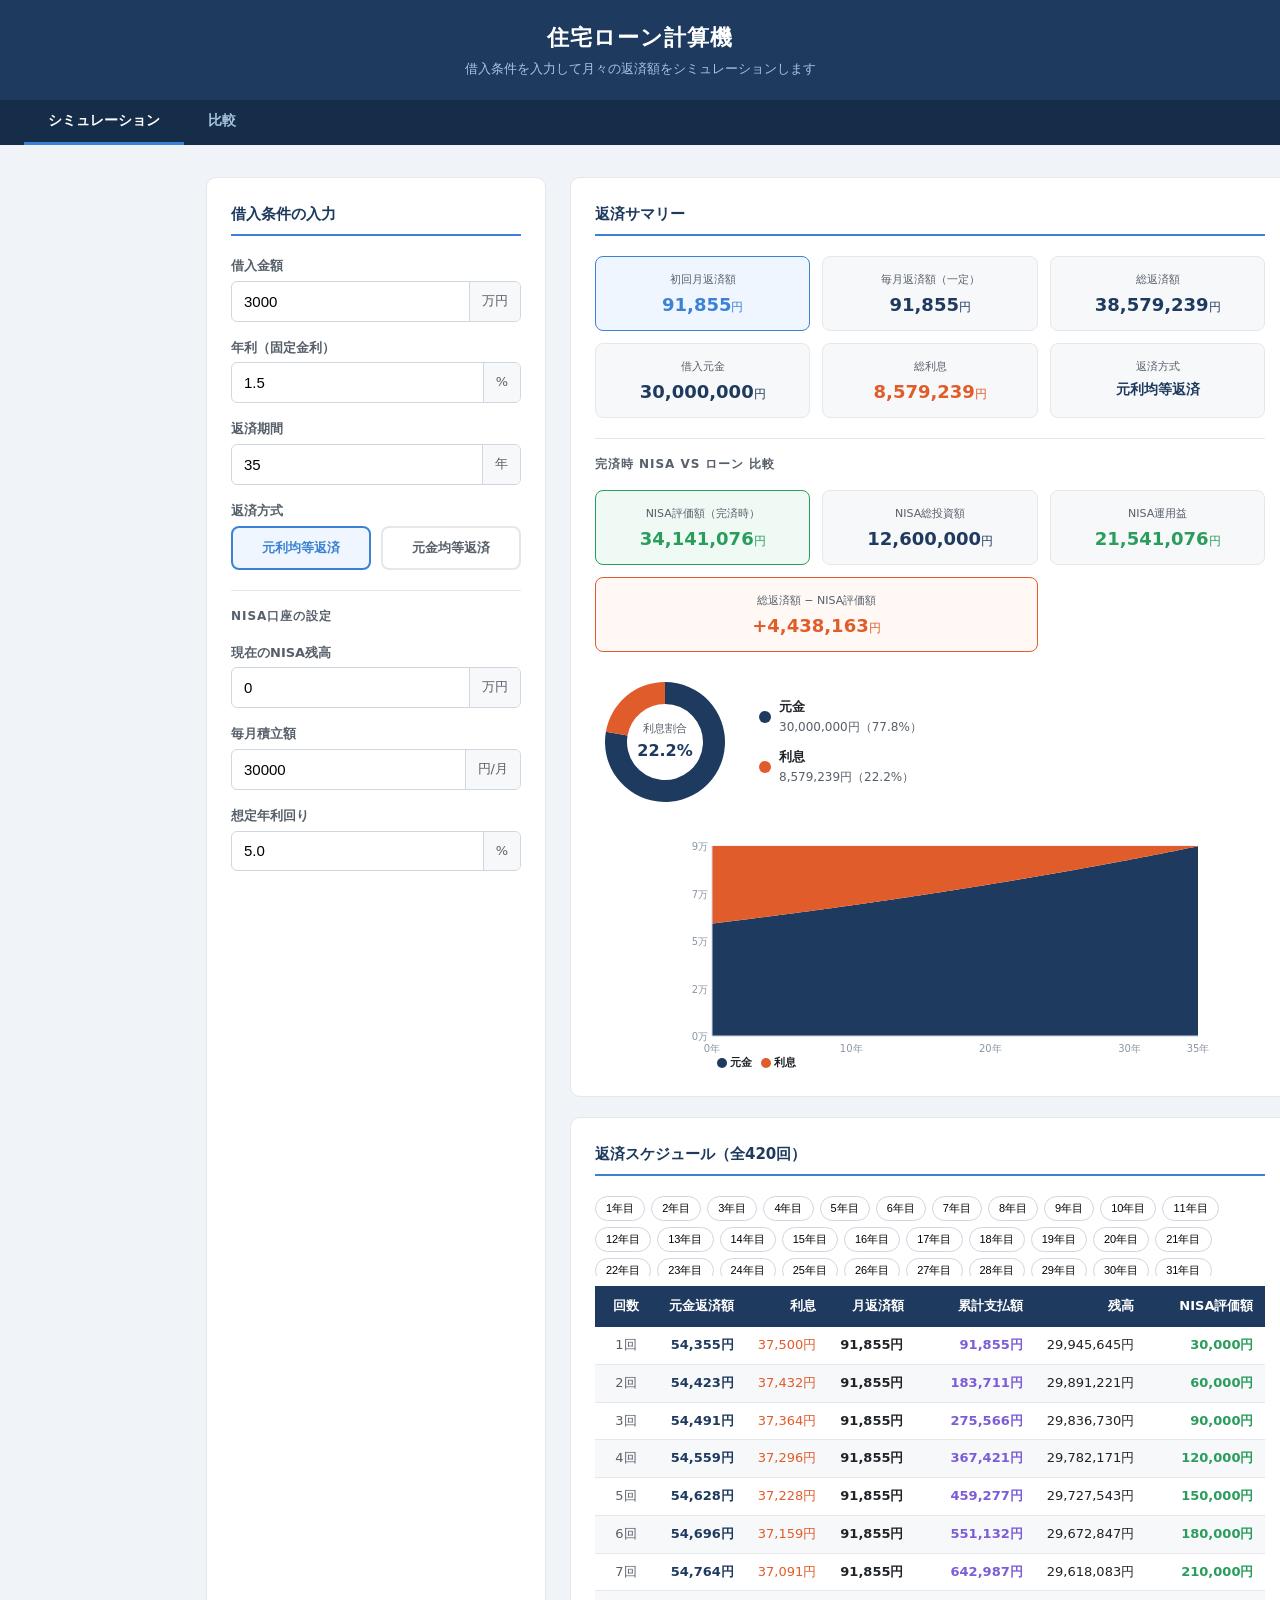
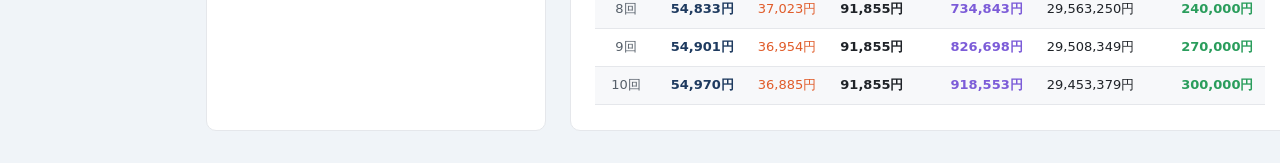
==== index.html @ 89f4ed0b "フォルダ構成修正" ====
<!DOCTYPE html>
<html lang="ja">
<head>
  <meta charset="UTF-8" />
  <meta name="viewport" content="width=device-width, initial-scale=1.0" />
  <title>住宅ローン計算機</title>
  <style>
    *, *::before, *::after { box-sizing: border-box; margin: 0; padding: 0; }

    body {
      font-family: -apple-system, "Segoe UI", system-ui, sans-serif;
      font-size: 15px;
      line-height: 1.6;
      background: #f0f4f8;
      color: #1f2328;
      min-height: 100vh;
    }

    header {
      background: #1e3a5f;
      color: #fff;
      padding: 20px 24px;
      text-align: center;
    }
    header h1 { font-size: 22px; font-weight: 700; letter-spacing: 0.04em; }
    header p  { font-size: 13px; color: #a8c4e0; margin-top: 4px; }

    .container {
      max-width: 900px;
      margin: 32px auto;
      padding: 0 16px;
      display: grid;
      grid-template-columns: 340px 1fr;
      gap: 24px;
    }
    @media (max-width: 700px) {
      .container { grid-template-columns: 1fr; }
    }

    /* ---- Card ---- */
    .card {
      background: #fff;
      border: 1px solid #e5e7eb;
      border-radius: 10px;
      padding: 24px;
    }
    .card h2 {
      font-size: 15px;
      font-weight: 700;
      margin-bottom: 20px;
      color: #1e3a5f;
      border-bottom: 2px solid #3b82d4;
      padding-bottom: 8px;
    }

    /* ---- Form ---- */
    .form-group { margin-bottom: 16px; }
    label {
      display: block;
      font-size: 13px;
      color: #57606a;
      margin-bottom: 4px;
      font-weight: 600;
    }
    .input-wrap {
      display: flex;
      align-items: center;
      border: 1px solid #d0d7de;
      border-radius: 6px;
      overflow: hidden;
      transition: border-color .2s;
    }
    .input-wrap:focus-within { border-color: #3b82d4; box-shadow: 0 0 0 3px rgba(59,130,212,.15); }
    .input-wrap input {
      flex: 1;
      border: none;
      outline: none;
      padding: 9px 12px;
      font-size: 15px;
      background: transparent;
      min-width: 0;
    }
    .input-unit {
      padding: 9px 12px;
      background: #f7f8fa;
      color: #57606a;
      font-size: 13px;
      white-space: nowrap;
      border-left: 1px solid #d0d7de;
    }

    .repay-type {
      display: grid;
      grid-template-columns: 1fr 1fr;
      gap: 10px;
    }
    .repay-type label {
      cursor: pointer;
      border: 2px solid #e5e7eb;
      border-radius: 8px;
      padding: 10px;
      text-align: center;
      font-size: 13px;
      font-weight: 600;
      color: #57606a;
      transition: border-color .2s, color .2s, background .2s;
    }
    .repay-type input[type="radio"] { display: none; }
    .repay-type input[type="radio"]:checked + span {
      /* applied via JS on label */
    }
    .repay-type label.active {
      border-color: #3b82d4;
      color: #3b82d4;
      background: #eff6ff;
    }

    .section-divider {
      font-size: 12px;
      font-weight: 700;
      color: #57606a;
      text-transform: uppercase;
      letter-spacing: 0.08em;
      border-top: 1px solid #e5e7eb;
      padding-top: 16px;
      margin: 8px 0 16px;
    }


    /* ---- Right Panel ---- */
    .right-panel { display: flex; flex-direction: column; gap: 20px; }

    /* ---- Summary ---- */
    .summary-grid {
      display: grid;
      grid-template-columns: repeat(3, 1fr);
      gap: 12px;
      margin-bottom: 4px;
    }
    @media (max-width: 500px) { .summary-grid { grid-template-columns: 1fr 1fr; } }
    .summary-item {
      background: #f7f8fa;
      border: 1px solid #e5e7eb;
      border-radius: 8px;
      padding: 14px 12px;
      text-align: center;
      min-width: 0;
    }
    .summary-item .s-label { font-size: 11px; color: #57606a; }
    .summary-item .s-val {
      font-size: 18px;
      font-weight: 700;
      color: #1e3a5f;
      line-height: 1.3;
      margin-top: 4px;
      word-break: break-all;
    }
    @media (max-width: 400px) {
      .summary-grid { grid-template-columns: 1fr 1fr; }
      .summary-item .s-val { font-size: 15px; }
    }
    .summary-item .s-val span { font-size: 12px; font-weight: 500; }
    .summary-item.highlight { background: #eff6ff; border-color: #3b82d4; }
    .summary-item.highlight .s-val { color: #3b82d4; }

    /* ---- Donut Chart ---- */
    .chart-row {
      display: flex;
      align-items: center;
      gap: 24px;
      flex-wrap: wrap;
    }
    @media (max-width: 400px) {
      .chart-row { justify-content: center; }
    }
    .donut-wrap { position: relative; flex-shrink: 0; }
    .donut-wrap svg { display: block; }
    .donut-center {
      position: absolute;
      top: 50%; left: 50%;
      transform: translate(-50%, -50%);
      text-align: center;
      pointer-events: none;
    }
    .donut-center .dc-label { font-size: 11px; color: #57606a; }
    .donut-center .dc-val { font-size: 16px; font-weight: 700; color: #1e3a5f; }
    .legend { display: flex; flex-direction: column; gap: 10px; }
    .legend-item { display: flex; align-items: center; gap: 8px; font-size: 13px; }
    .legend-dot { width: 12px; height: 12px; border-radius: 50%; flex-shrink: 0; }

    /* ---- Table ---- */
    .table-wrap { overflow-x: auto; }
    table {
      width: 100%;
      border-collapse: collapse;
      font-size: 13px;
    }
    thead tr { background: #1e3a5f; color: #fff; }
    thead th {
      padding: 10px 12px;
      text-align: right;
      font-weight: 600;
      white-space: nowrap;
    }
    thead th:first-child { text-align: center; }
    tbody tr:nth-child(even) { background: #f7f8fa; }
    tbody tr:hover { background: #eff6ff; }
    tbody td {
      padding: 8px 12px;
      text-align: right;
      border-bottom: 1px solid #e5e7eb;
      white-space: nowrap;
    }
    tbody td:first-child { text-align: center; color: #57606a; }
    .td-principal  { color: #1e3a5f; font-weight: 600; }
    .td-interest   { color: #e05c2a; }
    .td-total      { font-weight: 700; }
    .td-cumulative { color: #7c5cd8; font-weight: 600; }
    .td-nisa       { color: #2a9d5c; font-weight: 600; }

    .pagination {
      display: flex;
      align-items: center;
      justify-content: center;
      gap: 8px;
      margin-top: 12px;
      flex-wrap: wrap;
    }
    .pagination button {
      padding: 6px 14px;
      border: 1px solid #d0d7de;
      border-radius: 6px;
      background: #fff;
      cursor: pointer;
      font-size: 13px;
      transition: background .15s;
    }
    .pagination button:hover:not(:disabled) { background: #eff6ff; border-color: #3b82d4; }
    .pagination button:disabled { opacity: .4; cursor: default; }
    .pagination .page-info { font-size: 13px; color: #57606a; min-width: 80px; text-align: center; }

    .placeholder {
      text-align: center;
      padding: 40px 20px;
      color: #57606a;
      font-size: 14px;
    }
    .placeholder svg { display: block; margin: 0 auto 12px; opacity: .25; }

    /* ---- Area chart tooltip ---- */
    .area-chart-wrap { position: relative; margin-top: 20px; overflow-x: auto; }
    .area-tooltip {
      position: absolute;
      background: #1e3a5f;
      color: #fff;
      font-size: 12px;
      line-height: 1.6;
      padding: 8px 12px;
      border-radius: 6px;
      pointer-events: none;
      white-space: nowrap;
      display: none;
      z-index: 10;
    }

    /* ---- Year selector ---- */
    .year-tabs {
      display: flex;
      gap: 6px;
      flex-wrap: wrap;
      margin-bottom: 10px;
      max-height: 80px;
      overflow-y: auto;
    }
    .year-tab {
      padding: 4px 10px;
      border: 1px solid #d0d7de;
      border-radius: 20px;
      background: #fff;
      font-size: 11px;
      cursor: pointer;
      transition: all .15s;
      white-space: nowrap;
    }
    .year-tab.active {
      background: #1e3a5f;
      border-color: #1e3a5f;
      color: #fff;
    }
    /* ---- Compare View ---- */
    .compare-outer {
      max-width: 1100px;
      margin: 32px auto;
      padding: 0 16px;
    }
    .compare-inputs {
      display: grid;
      grid-template-columns: 1fr 1fr;
      gap: 24px;
      margin-bottom: 24px;
    }
    @media (max-width: 700px) {
      .compare-inputs { grid-template-columns: 1fr; }
    }
    .compare-col-label {
      font-size: 13px;
      font-weight: 700;
      text-transform: uppercase;
      letter-spacing: 0.06em;
      margin-bottom: 12px;
      padding: 6px 12px;
      border-radius: 6px;
      color: #fff;
    }
    .compare-col-label.label-a { background: #1e3a5f; }
    .compare-col-label.label-b { background: #a05a00; }
    .compare-summaries {
      display: grid;
      grid-template-columns: 1fr 1fr;
      gap: 24px;
      margin-bottom: 24px;
    }
    @media (max-width: 700px) {
      .compare-summaries { grid-template-columns: 1fr; }
    }
    .compare-card-a { border-top: 3px solid #1e3a5f !important; }
    .compare-card-b { border-top: 3px solid #c07020 !important; }

    /* ---- Tab Bar ---- */
    .tab-bar {
      background: #162d4a;
      display: flex;
      gap: 0;
      padding: 0 24px;
    }
    .tab-btn {
      padding: 12px 24px;
      background: transparent;
      border: none;
      color: #a8c4e0;
      font-size: 14px;
      font-weight: 600;
      cursor: pointer;
      border-bottom: 3px solid transparent;
      transition: color .2s, border-color .2s;
    }
    .tab-btn:hover { color: #fff; }
    .tab-btn.active {
      color: #fff;
      border-bottom-color: #3b82d4;
    }
  </style>
</head>
<body>

<header>
  <h1>住宅ローン計算機</h1>
  <p>借入条件を入力して月々の返済額をシミュレーションします</p>
</header>

<div class="tab-bar">
  <button class="tab-btn active" data-tab="single">シミュレーション</button>
  <button class="tab-btn" data-tab="compare">比較</button>
</div>

<div id="view-single">
<div class="container">
  <!-- ===== 左: 入力フォーム ===== -->
  <div class="card" id="form-card">
    <h2>借入条件の入力</h2>

    <div class="form-group">
      <label>借入金額</label>
      <div class="input-wrap">
        <input type="number" id="principal" value="3000" min="1" step="10" />
        <span class="input-unit">万円</span>
      </div>
    </div>

    <div class="form-group">
      <label>年利（固定金利）</label>
      <div class="input-wrap">
        <input type="number" id="rate" value="1.5" min="0.01" max="20" step="0.01" />
        <span class="input-unit">%</span>
      </div>
    </div>

    <div class="form-group">
      <label>返済期間</label>
      <div class="input-wrap">
        <input type="number" id="years" value="35" min="1" max="50" step="1" />
        <span class="input-unit">年</span>
      </div>
    </div>

    <div class="form-group">
      <label>返済方式</label>
      <div class="repay-type" id="repay-type">
        <label id="lbl-equal-installment">
          <input type="radio" name="repay" value="equal_installment" checked />
          <span>元利均等返済</span>
        </label>
        <label id="lbl-equal-principal">
          <input type="radio" name="repay" value="equal_principal" />
          <span>元金均等返済</span>
        </label>
      </div>
    </div>

    <div class="section-divider">NISA口座の設定</div>

    <div class="form-group">
      <label>現在のNISA残高</label>
      <div class="input-wrap">
        <input type="number" id="nisa-balance" value="0" min="0" step="10" />
        <span class="input-unit">万円</span>
      </div>
    </div>

    <div class="form-group">
      <label>毎月積立額</label>
      <div class="input-wrap">
        <input type="number" id="nisa-monthly" value="30000" min="0" step="1" />
        <span class="input-unit">円/月</span>
      </div>
    </div>

    <div class="form-group">
      <label>想定年利回り</label>
      <div class="input-wrap">
        <input type="number" id="nisa-rate" value="5.0" min="0" max="30" step="0.1" />
        <span class="input-unit">%</span>
      </div>
    </div>

  </div>

  <!-- ===== 右: 結果パネル ===== -->
  <div class="right-panel" id="result-panel">
    <div class="card" id="summary-card">
      <h2>返済サマリー</h2>
      <div id="summary-content">
        <div class="placeholder">
          <svg width="48" height="48" viewBox="0 0 24 24" fill="none" stroke="currentColor" stroke-width="1.5">
            <circle cx="12" cy="12" r="10"/><line x1="12" y1="8" x2="12" y2="12"/><line x1="12" y1="16" x2="12.01" y2="16"/>
          </svg>
          条件を入力して「計算する」を押してください
        </div>
      </div>
    </div>

    <div class="card" id="schedule-card">
      <h2>返済スケジュール</h2>
      <div id="schedule-content">
        <div class="placeholder">計算結果がここに表示されます</div>
      </div>
    </div>
  </div>
</div>
</div><!-- /#view-single -->

<div id="view-compare" style="display:none">
  <div class="compare-outer">

    <!-- 上段: 入力欄 2列 -->
    <div class="compare-inputs">

      <!-- ケースA -->
      <div class="card compare-card-a">
        <div class="compare-col-label label-a">ケース A</div>
        <div class="form-group">
          <label>借入金額</label>
          <div class="input-wrap">
            <input type="number" id="principal-a" value="3000" min="1" step="10" />
            <span class="input-unit">万円</span>
          </div>
        </div>
        <div class="form-group">
          <label>年利（固定金利）</label>
          <div class="input-wrap">
            <input type="number" id="rate-a" value="1.5" min="0.01" max="20" step="0.01" />
            <span class="input-unit">%</span>
          </div>
        </div>
        <div class="form-group">
          <label>返済期間</label>
          <div class="input-wrap">
            <input type="number" id="years-a" value="35" min="1" max="50" step="1" />
            <span class="input-unit">年</span>
          </div>
        </div>
        <div class="form-group">
          <label>返済方式</label>
          <div class="repay-type" id="repay-type-a">
            <label id="lbl-a-ei">
              <input type="radio" name="repay-a" value="equal_installment" checked />
              <span>元利均等返済</span>
            </label>
            <label id="lbl-a-ep">
              <input type="radio" name="repay-a" value="equal_principal" />
              <span>元金均等返済</span>
            </label>
          </div>
        </div>

        <div class="section-divider">NISA口座の設定</div>

        <div class="form-group">
          <label>現在のNISA残高</label>
          <div class="input-wrap">
            <input type="number" id="nisa-balance-a" value="0" min="0" step="10" />
            <span class="input-unit">万円</span>
          </div>
        </div>
        <div class="form-group">
          <label>毎月積立額</label>
          <div class="input-wrap">
            <input type="number" id="nisa-monthly-a" value="30000" min="0" step="1" />
            <span class="input-unit">円/月</span>
          </div>
        </div>
        <div class="form-group">
          <label>想定年利回り</label>
          <div class="input-wrap">
            <input type="number" id="nisa-rate-a" value="5.0" min="0" max="30" step="0.1" />
            <span class="input-unit">%</span>
          </div>
        </div>
      </div>

      <!-- ケースB -->
      <div class="card compare-card-b">
        <div class="compare-col-label label-b">ケース B</div>
        <div class="form-group">
          <label>借入金額</label>
          <div class="input-wrap">
            <input type="number" id="principal-b" value="3000" min="1" step="10" />
            <span class="input-unit">万円</span>
          </div>
        </div>
        <div class="form-group">
          <label>年利（固定金利）</label>
          <div class="input-wrap">
            <input type="number" id="rate-b" value="2.0" min="0.01" max="20" step="0.01" />
            <span class="input-unit">%</span>
          </div>
        </div>
        <div class="form-group">
          <label>返済期間</label>
          <div class="input-wrap">
            <input type="number" id="years-b" value="35" min="1" max="50" step="1" />
            <span class="input-unit">年</span>
          </div>
        </div>
        <div class="form-group">
          <label>返済方式</label>
          <div class="repay-type" id="repay-type-b">
            <label id="lbl-b-ei">
              <input type="radio" name="repay-b" value="equal_installment" checked />
              <span>元利均等返済</span>
            </label>
            <label id="lbl-b-ep">
              <input type="radio" name="repay-b" value="equal_principal" />
              <span>元金均等返済</span>
            </label>
          </div>
        </div>

        <div class="section-divider">NISA口座の設定</div>

        <div class="form-group">
          <label>現在のNISA残高</label>
          <div class="input-wrap">
            <input type="number" id="nisa-balance-b" value="0" min="0" step="10" />
            <span class="input-unit">万円</span>
          </div>
        </div>
        <div class="form-group">
          <label>毎月積立額</label>
          <div class="input-wrap">
            <input type="number" id="nisa-monthly-b" value="30000" min="0" step="1" />
            <span class="input-unit">円/月</span>
          </div>
        </div>
        <div class="form-group">
          <label>想定年利回り</label>
          <div class="input-wrap">
            <input type="number" id="nisa-rate-b" value="5.0" min="0" max="30" step="0.1" />
            <span class="input-unit">%</span>
          </div>
        </div>
      </div>
    </div><!-- /.compare-inputs -->

    <!-- 中段: サマリー 2列 -->
    <div class="compare-summaries">
      <div class="card compare-card-a" id="summary-card-a">
        <h2>ケース A — 返済サマリー</h2>
        <div id="summary-a">
          <div class="placeholder">条件を入力して「比較する」を押してください</div>
        </div>
      </div>
      <div class="card compare-card-b" id="summary-card-b">
        <h2>ケース B — 返済サマリー</h2>
        <div id="summary-b">
          <div class="placeholder">条件を入力して「比較する」を押してください</div>
        </div>
      </div>
    </div><!-- /.compare-summaries -->

    <!-- 下段: グラフエリア -->
    <div id="compare-charts" style="display:none">
      <div class="card" style="margin-bottom:24px">
        <h2>残高推移の比較</h2>
        <div id="line-chart-wrap"></div>
      </div>
    </div>

  </div><!-- /.compare-outer -->
</div><!-- /#view-compare -->

<script>
  // ---- Radio ラベルの active 制御 ----
  // ---- タブ切り替え ----
  document.querySelectorAll('.tab-btn').forEach(btn => {
    btn.addEventListener('click', () => {
      document.querySelectorAll('.tab-btn').forEach(b => b.classList.remove('active'));
      btn.classList.add('active');
      const tab = btn.dataset.tab;
      document.getElementById('view-single').style.display  = tab === 'single'  ? '' : 'none';
      document.getElementById('view-compare').style.display = tab === 'compare' ? '' : 'none';
    });
  });

  // ---- Radio ラベルの active 制御 (汎用: selector指定版) ----
  function initRadioStyle(groupSelector) {
    document.querySelectorAll(groupSelector + ' input[type="radio"]').forEach(radio => {
      radio.addEventListener('change', () => updateRadioStyleFor(groupSelector));
    });
    updateRadioStyleFor(groupSelector);
  }
  function updateRadioStyleFor(groupSelector) {
    document.querySelectorAll(groupSelector + ' label').forEach(lbl => lbl.classList.remove('active'));
    const checked = document.querySelector(groupSelector + ' input[type="radio"]:checked');
    if (checked) checked.closest('label').classList.add('active');
  }
  // シミュレーション用
  initRadioStyle('#repay-type');
  // 比較用
  initRadioStyle('#repay-type-a');
  initRadioStyle('#repay-type-b');

  // ---- 数値フォーマット ----
  const fmt = n => Math.round(n).toLocaleString('ja-JP');

  // ---- 元利均等返済 (毎月均等) ----
  function calcEqualInstallment(P, annualRate, months) {
    const r = annualRate / 12 / 100;
    const schedule = [];
    if (r === 0) {
      const monthly = P / months;
      let balance = P;
      for (let m = 1; m <= months; m++) {
        balance -= monthly;
        schedule.push({ month: m, principal: monthly, interest: 0, total: monthly, balance: Math.max(0, balance) });
      }
      return schedule;
    }
    const monthly = P * r * Math.pow(1 + r, months) / (Math.pow(1 + r, months) - 1);
    let balance = P;
    for (let m = 1; m <= months; m++) {
      const interest  = balance * r;
      const principal = monthly - interest;
      balance -= principal;
      schedule.push({ month: m, principal, interest, total: monthly, balance: Math.max(0, balance) });
    }
    return schedule;
  }

  // ---- 元金均等返済 (毎月の元金は一定) ----
  function calcEqualPrincipal(P, annualRate, months) {
    const r = annualRate / 12 / 100;
    const principalPerMonth = P / months;
    const schedule = [];
    let balance = P;
    for (let m = 1; m <= months; m++) {
      const interest = balance * r;
      const total    = principalPerMonth + interest;
      balance -= principalPerMonth;
      schedule.push({ month: m, principal: principalPerMonth, interest, total, balance: Math.max(0, balance) });
    }
    return schedule;
  }

  // ---- NISA 月次複利計算 ----
  function calcNisa(balance, monthly, annualRate, months) {
    const r = annualRate / 100;
    const values = [];
    let val = balance;
    for (let m = 1; m <= months; m++) {
      val += monthly;
      if (m % 12 === 0) val *= (1 + r);
      values.push(val);
    }
    return values;
  }

  // ---- ドーナツ SVG ----
  function buildDonut(principal, interest) {
    const total = principal + interest;
    const pPct  = principal / total;
    const R = 60, r = 38, cx = 70, cy = 70, size = 140;
    function polarToXY(cx, cy, R, angleDeg) {
      const a = (angleDeg - 90) * Math.PI / 180;
      return [cx + R * Math.cos(a), cy + R * Math.sin(a)];
    }
    function slice(startDeg, sweepDeg, color) {
      if (sweepDeg >= 360) sweepDeg = 359.99;
      const [x1, y1] = polarToXY(cx, cy, R, startDeg);
      const [x2, y2] = polarToXY(cx, cy, R, startDeg + sweepDeg);
      const [ix1, iy1] = polarToXY(cx, cy, r, startDeg);
      const [ix2, iy2] = polarToXY(cx, cy, r, startDeg + sweepDeg);
      const large = sweepDeg > 180 ? 1 : 0;
      return `<path d="M${x1},${y1} A${R},${R} 0 ${large},1 ${x2},${y2} L${ix2},${iy2} A${r},${r} 0 ${large},0 ${ix1},${iy1} Z" fill="${color}" />`;
    }
    const pSweep = pPct * 360;
    const iSweep = 360 - pSweep;
    return `<svg width="${size}" height="${size}" viewBox="0 0 ${size} ${size}">
      ${slice(0,        pSweep, '#1e3a5f')}
      ${slice(pSweep,   iSweep, '#e05c2a')}
    </svg>`;
  }

  // ---- 積み上げ面グラフ（ホバーツールチップ付き） ----
  let _areaChartCounter = 0;
  function buildStackedBar(schedule) {
    const id  = 'ac' + (++_areaChartCounter);
    const W = 560, H = 240;
    const ML = 62, MR = 12, MT = 14, MB = 36;
    const PW = W - ML - MR, PH = H - MT - MB;
    const N  = schedule.length;

    // 各月の値→SVG座標
    const maxVal = Math.max(...schedule.map(r => r.principal + r.interest));
    const xOf = i => ML + (i / (N - 1)) * PW;
    const yOf = v => MT + PH - (v / maxVal) * PH;

    // 積み上げ面パス: 利息（上）＋元金（下）
    // 下エリア: 元金（0→principal）
    const pPts  = schedule.map((r, i) => `${xOf(i)},${yOf(r.principal)}`).join(' ');
    const basePts = `${xOf(0)},${MT+PH} ${xOf(N-1)},${MT+PH}`;
    const principalArea = `M${xOf(0)},${MT+PH} ${schedule.map((r,i)=>`L${xOf(i)},${yOf(r.principal)}`).join(' ')} L${xOf(N-1)},${MT+PH} Z`;

    // 上エリア: 元金+利息 → 元金 のポリゴン
    const topPts    = schedule.map((r, i) => `${xOf(i)},${yOf(r.principal + r.interest)}`).join(' ');
    const bottomPts = schedule.map((r, i) => `${xOf(N-1-i)},${yOf(schedule[N-1-i].principal)}`).join(' ');
    const interestArea = `M${xOf(0)},${yOf(schedule[0].principal + schedule[0].interest)} `
      + schedule.map((r,i)=>`L${xOf(i)},${yOf(r.principal+r.interest)}`).join(' ')
      + ' ' + schedule.slice().reverse().map((r,i)=>`L${xOf(N-1-i)},${yOf(r.principal)}`).join(' ') + ' Z';

    // Y軸目盛り
    const yTicks = 4;
    let yLines = '';
    for (let i = 0; i <= yTicks; i++) {
      const val = maxVal / yTicks * i;
      const y   = yOf(val);
      const lbl = Math.round(val / 10000).toLocaleString('ja-JP') + '万';
      yLines += `<line x1="${ML}" y1="${y}" x2="${ML+PW}" y2="${y}" stroke="#e5e7eb" stroke-width="1"/>`;
      yLines += `<text x="${ML-4}" y="${y+4}" text-anchor="end" font-size="10" fill="#8a96a3">${lbl}</text>`;
    }

    // X軸ラベル（年単位）
    const totalYears = Math.ceil(N / 12);
    const xStep = totalYears <= 20 ? 5 : 10;
    let xLabels = '';
    for (let y = 0; y <= totalYears; y += xStep) {
      const mi = Math.min(y * 12, N - 1);
      const x  = xOf(mi);
      xLabels += `<text x="${x}" y="${MT+PH+16}" text-anchor="middle" font-size="10" fill="#8a96a3">${y}年</text>`;
    }
    if (totalYears % xStep !== 0) {
      xLabels += `<text x="${xOf(N-1)}" y="${MT+PH+16}" text-anchor="middle" font-size="10" fill="#8a96a3">${totalYears}年</text>`;
    }

    // 凡例
    const legY = MT + PH + 30;
    const legend = `
      <circle cx="${ML+10}" cy="${legY-3}" r="5" fill="#1e3a5f"/>
      <text x="${ML+18}" y="${legY}" font-size="11" fill="#1f2328" font-weight="600">元金</text>
      <circle cx="${ML+54}" cy="${legY-3}" r="5" fill="#e05c2a"/>
      <text x="${ML+62}" y="${legY}" font-size="11" fill="#1f2328" font-weight="600">利息</text>
    `;

    // ホバー用の不可視オーバーレイ列（各月分）
    const colW = PW / N;
    let cols = '';
    schedule.forEach((r, i) => {
      cols += `<rect class="ac-col" data-i="${i}" x="${xOf(i) - colW/2}" y="${MT}" width="${colW}" height="${PH}" fill="transparent" stroke="none"/>`;
    });

    const svgHtml = `
      <svg id="${id}-svg" width="${W}" height="${H}" viewBox="0 0 ${W} ${H}" style="max-width:100%;display:block;margin:0 auto;cursor:crosshair">
        ${yLines}
        <defs>
          <clipPath id="${id}-clip"><rect x="${ML}" y="${MT}" width="${PW}" height="${PH}"/></clipPath>
        </defs>
        <g clip-path="url(#${id}-clip)">
          <path d="${principalArea}" fill="#1e3a5f"/>
          <path d="${interestArea}"  fill="#e05c2a"/>
        </g>
        <line x1="${ML}" y1="${MT}" x2="${ML}" y2="${MT+PH}" stroke="#d0d7de" stroke-width="1"/>
        <line x1="${ML}" y1="${MT+PH}" x2="${ML+PW}" y2="${MT+PH}" stroke="#d0d7de" stroke-width="1"/>
        ${xLabels}${legend}
        <line id="${id}-cursor" x1="0" y1="${MT}" x2="0" y2="${MT+PH}" stroke="#1e3a5f" stroke-width="1" stroke-dasharray="4,3" opacity="0" pointer-events="none"/>
        <g clip-path="url(#${id}-clip)">${cols}</g>
      </svg>
      <div id="${id}-tip" class="area-tooltip"></div>
    `;

    // JS初期化を次フレームで実行
    setTimeout(() => {
      const svg     = document.getElementById(id + '-svg');
      if (!svg) return;
      const cursor  = document.getElementById(id + '-cursor');
      const tip     = document.getElementById(id + '-tip');
      const wrap    = svg.parentElement;

      svg.querySelectorAll('.ac-col').forEach(col => {
        col.addEventListener('mouseenter', e => {
          const i   = parseInt(col.dataset.i);
          const row = schedule[i];
          const x   = parseFloat(col.getAttribute('x')) + parseFloat(col.getAttribute('width')) / 2;
          cursor.setAttribute('x1', x); cursor.setAttribute('x2', x);
          cursor.setAttribute('opacity', '1');

          const year  = Math.ceil(row.month / 12);
          tip.innerHTML =
            `<strong>${year}年目 / ${row.month}回目</strong><br>` +
            `元金: ${fmt(row.principal)} 円<br>` +
            `利息: ${fmt(row.interest)} 円<br>` +
            `返済額: ${fmt(row.total)} 円`;

          // SVG上の座標→wrap上のpx座標に変換
          const svgRect  = svg.getBoundingClientRect();
          const wrapRect = wrap.getBoundingClientRect();
          const svgW     = svg.viewBox.baseVal.width;
          const scaleX   = svgRect.width / svgW;
          const px       = (x * scaleX) + (svgRect.left - wrapRect.left);
          const tipW     = 170;
          const left     = Math.min(px + 10, wrapRect.width - tipW - 4);
          tip.style.left    = left + 'px';
          tip.style.top     = '4px';
          tip.style.display = 'block';
        });
        col.addEventListener('mouseleave', () => {
          cursor.setAttribute('opacity', '0');
          tip.style.display = 'none';
        });
      });
    }, 0);

    return `<div class="area-chart-wrap" id="${id}-wrap">${svgHtml}</div>`;
  }

  // ---- スケジュールテーブル（全月・年タブジャンプ付き） ----
  let currentSchedule = [];
  let currentHasNisa  = false;

  function renderTable(schedule) {
    const totalYears = Math.ceil(schedule.length / 12);

    // 年タブ
    let yearTabs = '<div class="year-tabs" id="year-tabs">';
    for (let y = 1; y <= totalYears; y++) {
      yearTabs += `<button class="year-tab" data-year="${y}">${y}年目</button>`;
    }
    yearTabs += '</div>';

    // 全月テーブル（行に id を付けてタブからジャンプ）
    let tableHtml = `
      <div class="table-wrap" id="schedule-table-wrap" style="max-height:420px;overflow-y:auto">
        <table>
          <thead>
            <tr>
              <th>回数</th>
              <th>元金返済額</th>
              <th>利息</th>
              <th>月返済額</th>
              <th>累計支払額</th>
              <th>残高</th>
              ${currentHasNisa ? '<th>NISA評価額</th>' : ''}
            </tr>
          </thead>
          <tbody>
    `;
    let cumulative = 0;
    schedule.forEach((row, idx) => {
      cumulative += row.total;
      const rowId = `srow-${row.month}`;
      const nisaCell = currentHasNisa
        ? `<td class="td-nisa">${row.nisaValue != null ? fmt(row.nisaValue) + '円' : '—'}</td>`
        : '';
      tableHtml += `<tr id="${rowId}">
        <td>${row.month}回</td>
        <td class="td-principal">${fmt(row.principal)}円</td>
        <td class="td-interest">${fmt(row.interest)}円</td>
        <td class="td-total">${fmt(row.total)}円</td>
        <td class="td-cumulative">${fmt(cumulative)}円</td>
        <td>${fmt(row.balance)}円</td>
        ${nisaCell}
      </tr>`;
    });
    tableHtml += `</tbody></table></div>`;

    document.getElementById('schedule-content').innerHTML = yearTabs + tableHtml;

    // 年タブ → 該当行にスクロール
    const tableWrap = document.getElementById('schedule-table-wrap');
    document.querySelectorAll('.year-tab').forEach(btn => {
      btn.addEventListener('click', () => {
        const y = parseInt(btn.dataset.year);
        const firstMonth = (y - 1) * 12 + 1;
        const targetRow  = document.getElementById('srow-' + firstMonth);
        if (targetRow && tableWrap) {
          tableWrap.scrollTop = targetRow.offsetTop - tableWrap.offsetTop;
        }
        document.querySelectorAll('.year-tab').forEach(b => b.classList.remove('active'));
        btn.classList.add('active');
      });
    });
  }

  // ---- 計算メイン ----
  function runSingle() {
    const P     = parseFloat(document.getElementById('principal').value) * 10000;
    const rate  = parseFloat(document.getElementById('rate').value);
    const years = parseInt(document.getElementById('years').value, 10);
    const repay = document.querySelector('#repay-type input[type="radio"]:checked').value;

    if (isNaN(P) || P <= 0 || isNaN(rate) || rate < 0 || isNaN(years) || years < 1) return;

    const nisaBalance = (parseFloat(document.getElementById('nisa-balance').value) || 0) * 10000;
    const nisaMonthly = parseFloat(document.getElementById('nisa-monthly').value) || 0;
    const nisaRate    = parseFloat(document.getElementById('nisa-rate').value)    || 0;
    const hasNisa     = true;

    const months = years * 12;
    const schedule = repay === 'equal_installment'
      ? calcEqualInstallment(P, rate, months)
      : calcEqualPrincipal(P, rate, months);

    if (hasNisa) {
      const nisaValues = calcNisa(nisaBalance, nisaMonthly, nisaRate, months);
      schedule.forEach((row, i) => { row.nisaValue = nisaValues[i]; });
    }

    currentSchedule = schedule;
    currentHasNisa  = hasNisa;
    currentPage     = 1;

    const totalPay      = schedule.reduce((s, r) => s + r.total, 0);
    const totalInterest = schedule.reduce((s, r) => s + r.interest, 0);
    const totalPrincipal = P;
    const firstMonthly  = schedule[0].total;
    const lastMonthly   = schedule[schedule.length - 1].total;
    const repayLabel    = repay === 'equal_installment' ? '元利均等返済' : '元金均等返済';

    // サマリー表示
    const donutSvg = buildDonut(totalPrincipal, totalInterest);
    const summaryHtml = `
      <div class="summary-grid">
        <div class="summary-item highlight">
          <div class="s-label">初回月返済額</div>
          <div class="s-val">${fmt(firstMonthly)}<span>円</span></div>
        </div>
        ${repay === 'equal_principal' ? `
        <div class="summary-item">
          <div class="s-label">最終月返済額</div>
          <div class="s-val">${fmt(lastMonthly)}<span>円</span></div>
        </div>` : `
        <div class="summary-item">
          <div class="s-label">毎月返済額（一定）</div>
          <div class="s-val">${fmt(firstMonthly)}<span>円</span></div>
        </div>`}
        <div class="summary-item">
          <div class="s-label">総返済額</div>
          <div class="s-val">${fmt(totalPay)}<span>円</span></div>
        </div>
        <div class="summary-item">
          <div class="s-label">借入元金</div>
          <div class="s-val">${fmt(totalPrincipal)}<span>円</span></div>
        </div>
        <div class="summary-item">
          <div class="s-label">総利息</div>
          <div class="s-val" style="color:#e05c2a">${fmt(totalInterest)}<span>円</span></div>
        </div>
        <div class="summary-item">
          <div class="s-label">返済方式</div>
          <div class="s-val" style="font-size:14px">${repayLabel}</div>
        </div>
      </div>
      ${hasNisa ? (() => {
        const nisaFinal      = schedule[months - 1].nisaValue;
        const nisaTotalInvest = nisaBalance + nisaMonthly * months;
        const nisaGain       = nisaFinal - nisaTotalInvest;
        const gainColor      = nisaGain >= totalInterest ? '#2a9d5c' : '#e05c2a';
        return `
      <div class="section-divider" style="margin-top:20px">完済時 NISA vs ローン 比較</div>
      <div class="summary-grid">
        <div class="summary-item" style="border-color:#2a9d5c;background:#f0faf4">
          <div class="s-label">NISA評価額（完済時）</div>
          <div class="s-val" style="color:#2a9d5c">${fmt(nisaFinal)}<span>円</span></div>
        </div>
        <div class="summary-item">
          <div class="s-label">NISA総投資額</div>
          <div class="s-val">${fmt(nisaTotalInvest)}<span>円</span></div>
        </div>
        <div class="summary-item">
          <div class="s-label">NISA運用益</div>
          <div class="s-val" style="color:${gainColor}">${fmt(nisaGain)}<span>円</span></div>
        </div>
        <div class="summary-item" style="grid-column:span 2;border-color:${nisaFinal <= totalPay ? '#e05c2a' : '#2a9d5c'};background:${nisaFinal <= totalPay ? '#fff8f4' : '#f0faf4'}">
          <div class="s-label">総返済額 − NISA評価額</div>
          <div class="s-val" style="color:${nisaFinal <= totalPay ? '#e05c2a' : '#2a9d5c'}">${nisaFinal <= totalPay ? '+' : ''}${fmt(totalPay - nisaFinal)}<span>円</span></div>
        </div>
      </div>`;
      })() : ''}
      <div class="chart-row" style="margin-top:20px">
        <div class="donut-wrap">
          ${donutSvg}
          <div class="donut-center">
            <div class="dc-label">利息割合</div>
            <div class="dc-val">${(totalInterest / totalPay * 100).toFixed(1)}%</div>
          </div>
        </div>
        <div class="legend">
          <div class="legend-item">
            <div class="legend-dot" style="background:#1e3a5f"></div>
            <div>
              <div style="font-weight:600">元金</div>
              <div style="color:#57606a;font-size:12px">${fmt(totalPrincipal)}円（${(totalPrincipal/totalPay*100).toFixed(1)}%）</div>
            </div>
          </div>
          <div class="legend-item">
            <div class="legend-dot" style="background:#e05c2a"></div>
            <div>
              <div style="font-weight:600">利息</div>
              <div style="color:#57606a;font-size:12px">${fmt(totalInterest)}円（${(totalInterest/totalPay*100).toFixed(1)}%）</div>
            </div>
          </div>
        </div>
      </div>
      ${buildStackedBar(schedule)}
    `;
    document.getElementById('summary-content').innerHTML = summaryHtml;

    // テーブル表示
    document.querySelector('#schedule-card h2').textContent = '返済スケジュール（全' + months + '回）';
    renderTable(currentSchedule);
  }

  // シミュレーション: 入力変更でリアルタイム実行
  ['principal','rate','years','nisa-balance','nisa-monthly','nisa-rate'].forEach(id => {
    document.getElementById(id).addEventListener('input', runSingle);
  });
  document.querySelectorAll('#repay-type input[type="radio"]').forEach(r => {
    r.addEventListener('change', runSingle);
  });
  runSingle();

  // ================================================================
  // 比較ビュー
  // ================================================================

  // ---- 比較用サマリーHTML生成 ----
  function renderCompareSummary(schedule, P, repay, targetId, accentColor, nisaOpts) {
    const totalPay       = schedule.reduce((s, r) => s + r.total, 0);
    const totalInterest  = schedule.reduce((s, r) => s + r.interest, 0);
    const firstMonthly   = schedule[0].total;
    const lastMonthly    = schedule[schedule.length - 1].total;
    const repayLabel     = repay === 'equal_installment' ? '元利均等返済' : '元金均等返済';
    const donutSvg       = buildDonut(P, totalInterest);
    const months         = schedule.length;

    // NISAセクション
    let nisaHtml = '';
    if (nisaOpts.hasNisa) {
      const nisaFinal      = schedule[months - 1].nisaValue;
      const nisaTotalInvest = nisaOpts.balance + nisaOpts.monthly * months;
      const nisaGain       = nisaFinal - nisaTotalInvest;
      const gainColor      = nisaGain >= totalInterest ? '#2a9d5c' : '#e05c2a';
      nisaHtml = `
        <div class="section-divider" style="margin-top:20px">完済時 NISA vs ローン 比較</div>
        <div class="summary-grid">
          <div class="summary-item" style="border-color:#2a9d5c;background:#f0faf4">
            <div class="s-label">NISA評価額（完済時）</div>
            <div class="s-val" style="color:#2a9d5c">${fmt(nisaFinal)}<span>円</span></div>
          </div>
          <div class="summary-item">
            <div class="s-label">NISA総投資額</div>
            <div class="s-val">${fmt(nisaTotalInvest)}<span>円</span></div>
          </div>
          <div class="summary-item">
            <div class="s-label">NISA運用益</div>
            <div class="s-val" style="color:${gainColor}">${fmt(nisaGain)}<span>円</span></div>
          </div>
          <div class="summary-item" style="grid-column:span 2;border-color:${nisaFinal <= totalPay ? '#e05c2a' : '#2a9d5c'};background:${nisaFinal <= totalPay ? '#fff8f4' : '#f0faf4'}">
            <div class="s-label">総返済額 − NISA評価額</div>
            <div class="s-val" style="color:${nisaFinal <= totalPay ? '#e05c2a' : '#2a9d5c'}">${nisaFinal <= totalPay ? '+' : ''}${fmt(totalPay - nisaFinal)}<span>円</span></div>
          </div>
        </div>`;
    }

    const html = `
      <div class="summary-grid">
        <div class="summary-item highlight">
          <div class="s-label">初回月返済額</div>
          <div class="s-val" style="color:${accentColor}">${fmt(firstMonthly)}<span>円</span></div>
        </div>
        ${repay === 'equal_principal' ? `
        <div class="summary-item">
          <div class="s-label">最終月返済額</div>
          <div class="s-val">${fmt(lastMonthly)}<span>円</span></div>
        </div>` : `
        <div class="summary-item">
          <div class="s-label">毎月返済額（一定）</div>
          <div class="s-val">${fmt(firstMonthly)}<span>円</span></div>
        </div>`}
        <div class="summary-item">
          <div class="s-label">総返済額</div>
          <div class="s-val">${fmt(totalPay)}<span>円</span></div>
        </div>
        <div class="summary-item">
          <div class="s-label">借入元金</div>
          <div class="s-val">${fmt(P)}<span>円</span></div>
        </div>
        <div class="summary-item">
          <div class="s-label">総利息</div>
          <div class="s-val" style="color:#e05c2a">${fmt(totalInterest)}<span>円</span></div>
        </div>
        <div class="summary-item">
          <div class="s-label">返済方式</div>
          <div class="s-val" style="font-size:14px">${repayLabel}</div>
        </div>
      </div>
      ${nisaHtml}
      <div class="chart-row" style="margin-top:20px">
        <div class="donut-wrap">
          ${donutSvg}
          <div class="donut-center">
            <div class="dc-label">利息割合</div>
            <div class="dc-val">${(totalInterest / totalPay * 100).toFixed(1)}%</div>
          </div>
        </div>
        <div class="legend">
          <div class="legend-item">
            <div class="legend-dot" style="background:#1e3a5f"></div>
            <div>
              <div style="font-weight:600">元金</div>
              <div style="color:#57606a;font-size:12px">${fmt(P)}円（${(P/totalPay*100).toFixed(1)}%）</div>
            </div>
          </div>
          <div class="legend-item">
            <div class="legend-dot" style="background:#e05c2a"></div>
            <div>
              <div style="font-weight:600">利息</div>
              <div style="color:#57606a;font-size:12px">${fmt(totalInterest)}円（${(totalInterest/totalPay*100).toFixed(1)}%）</div>
            </div>
          </div>
        </div>
      </div>
      ${buildStackedBar(schedule)}
    `;
    document.getElementById(targetId).innerHTML = html;
  }

  // ---- 残高推移 折れ線グラフ (純SVG) ----
  function buildLineChart(scheduleA, scheduleB, labelA, labelB) {
    const W = 680, H = 320;
    const ML = 74, MR = 20, MT = 20, MB = 48;
    const PW = W - ML - MR, PH = H - MT - MB;

    // 年次サンプリング（0年目=初期値, 以降12ヶ月ごと）
    function sampleBalances(schedule) {
      const pts = [schedule[0].balance + schedule[0].principal]; // 初期残高(月0)
      for (let m = 11; m < schedule.length; m += 12) pts.push(schedule[m].balance);
      return pts;
    }

    const bA = sampleBalances(scheduleA);
    const bB = sampleBalances(scheduleB);
    const maxYears = Math.max(bA.length, bB.length) - 1;
    const maxVal   = Math.max(...bA, ...bB);

    // スケール
    const xScale = i => ML + (i / maxYears) * PW;
    const yScale = v => MT + PH - (v / maxVal) * PH;

    // 軸ラベル: Y軸（万円）
    const yTicks = 5;
    let yAxisLines = '';
    for (let i = 0; i <= yTicks; i++) {
      const val = (maxVal / yTicks) * i;
      const y   = yScale(val);
      const label = Math.round(val / 10000).toLocaleString('ja-JP');
      yAxisLines += `<line x1="${ML}" y1="${y}" x2="${ML + PW}" y2="${y}" stroke="#e5e7eb" stroke-width="1"/>`;
      yAxisLines += `<text x="${ML - 6}" y="${y + 4}" text-anchor="end" font-size="11" fill="#57606a">${label}</text>`;
    }

    // X軸ラベル（年）
    const xStep = maxYears <= 20 ? 5 : 10;
    let xAxisLabels = '';
    for (let y = 0; y <= maxYears; y += xStep) {
      const x = xScale(y);
      xAxisLabels += `<line x1="${x}" y1="${MT}" x2="${x}" y2="${MT + PH}" stroke="#e5e7eb" stroke-width="1"/>`;
      xAxisLabels += `<text x="${x}" y="${MT + PH + 18}" text-anchor="middle" font-size="11" fill="#57606a">${y}年</text>`;
    }
    // 最終年ラベルが含まれない場合
    if (maxYears % xStep !== 0) {
      const x = xScale(maxYears);
      xAxisLabels += `<text x="${x}" y="${MT + PH + 18}" text-anchor="middle" font-size="11" fill="#57606a">${maxYears}年</text>`;
    }

    // 折れ線パスを生成
    function toPolyline(balances, color) {
      const pts = balances.map((v, i) => `${xScale(i)},${yScale(v)}`).join(' ');
      return `<polyline points="${pts}" fill="none" stroke="${color}" stroke-width="2.5" stroke-linejoin="round" stroke-linecap="round"/>`;
    }

    // 凡例
    const legendY = MT + PH + 38;
    const legendAX = ML + PW / 2 - 120;
    const legendBX = ML + PW / 2 + 20;
    const legend = `
      <line x1="${legendAX}" y1="${legendY}" x2="${legendAX + 24}" y2="${legendY}" stroke="#1e3a5f" stroke-width="2.5"/>
      <text x="${legendAX + 30}" y="${legendY + 4}" font-size="12" fill="#1e3a5f" font-weight="600">${labelA}</text>
      <line x1="${legendBX}" y1="${legendY}" x2="${legendBX + 24}" y2="${legendY}" stroke="#c07020" stroke-width="2.5"/>
      <text x="${legendBX + 30}" y="${legendY + 4}" font-size="12" fill="#c07020" font-weight="600">${labelB}</text>
    `;

    // Y軸タイトル
    const yTitle = `<text transform="rotate(-90)" x="${-(MT + PH/2)}" y="14" text-anchor="middle" font-size="11" fill="#57606a">残高（万円）</text>`;

    return `
      <div style="overflow-x:auto">
        <svg width="${W}" height="${H}" viewBox="0 0 ${W} ${H}" style="max-width:100%;display:block;margin:0 auto">
          ${yTitle}
          ${yAxisLines}
          ${xAxisLabels}
          <line x1="${ML}" y1="${MT}" x2="${ML}" y2="${MT + PH}" stroke="#d0d7de" stroke-width="1"/>
          <line x1="${ML}" y1="${MT + PH}" x2="${ML + PW}" y2="${MT + PH}" stroke="#d0d7de" stroke-width="1"/>
          ${toPolyline(bA, '#1e3a5f')}
          ${toPolyline(bB, '#c07020')}
          ${legend}
        </svg>
      </div>
    `;
  }

  // ---- 比較計算 ----
  function runCompare() {
    const PA    = parseFloat(document.getElementById('principal-a').value) * 10000;
    const rateA = parseFloat(document.getElementById('rate-a').value);
    const yrsA  = parseInt(document.getElementById('years-a').value, 10);
    const repA  = document.querySelector('#repay-type-a input[type="radio"]:checked').value;

    const PB    = parseFloat(document.getElementById('principal-b').value) * 10000;
    const rateB = parseFloat(document.getElementById('rate-b').value);
    const yrsB  = parseInt(document.getElementById('years-b').value, 10);
    const repB  = document.querySelector('#repay-type-b input[type="radio"]:checked').value;

    if (isNaN(PA) || PA <= 0 || isNaN(rateA) || rateA < 0 || isNaN(yrsA) || yrsA < 1) return;
    if (isNaN(PB) || PB <= 0 || isNaN(rateB) || rateB < 0 || isNaN(yrsB) || yrsB < 1) return;

    const schA = repA === 'equal_installment'
      ? calcEqualInstallment(PA, rateA, yrsA * 12)
      : calcEqualPrincipal(PA, rateA, yrsA * 12);
    const schB = repB === 'equal_installment'
      ? calcEqualInstallment(PB, rateB, yrsB * 12)
      : calcEqualPrincipal(PB, rateB, yrsB * 12);

    // NISA計算
    const nisaBalA  = (parseFloat(document.getElementById('nisa-balance-a').value) || 0) * 10000;
    const nisaMonA  = parseFloat(document.getElementById('nisa-monthly-a').value) || 0;
    const nisaRateA = parseFloat(document.getElementById('nisa-rate-a').value) || 0;
    const valsA = calcNisa(nisaBalA, nisaMonA, nisaRateA, yrsA * 12);
    schA.forEach((row, i) => { row.nisaValue = valsA[i]; });

    const nisaBalB  = (parseFloat(document.getElementById('nisa-balance-b').value) || 0) * 10000;
    const nisaMonB  = parseFloat(document.getElementById('nisa-monthly-b').value) || 0;
    const nisaRateB = parseFloat(document.getElementById('nisa-rate-b').value) || 0;
    const valsB = calcNisa(nisaBalB, nisaMonB, nisaRateB, yrsB * 12);
    schB.forEach((row, i) => { row.nisaValue = valsB[i]; });

    renderCompareSummary(schA, PA, repA, 'summary-a', '#1e3a5f',
      { hasNisa: true, balance: nisaBalA, monthly: nisaMonA });
    renderCompareSummary(schB, PB, repB, 'summary-b', '#c07020',
      { hasNisa: true, balance: nisaBalB, monthly: nisaMonB });

    // 折れ線グラフ
    const labelA = `A: ${Math.round(PA/10000)}万円 ${rateA}% ${yrsA}年`;
    const labelB = `B: ${Math.round(PB/10000)}万円 ${rateB}% ${yrsB}年`;
    document.getElementById('line-chart-wrap').innerHTML = buildLineChart(schA, schB, labelA, labelB);
    document.getElementById('compare-charts').style.display = '';
  }

  // 比較: 入力変更でリアルタイム実行
  ['principal-a','rate-a','years-a','nisa-balance-a','nisa-monthly-a','nisa-rate-a',
   'principal-b','rate-b','years-b','nisa-balance-b','nisa-monthly-b','nisa-rate-b'].forEach(id => {
    document.getElementById(id).addEventListener('input', runCompare);
  });
  document.querySelectorAll('#repay-type-a input[type="radio"], #repay-type-b input[type="radio"]').forEach(r => {
    r.addEventListener('change', runCompare);
  });
</script>
</body>
</html>
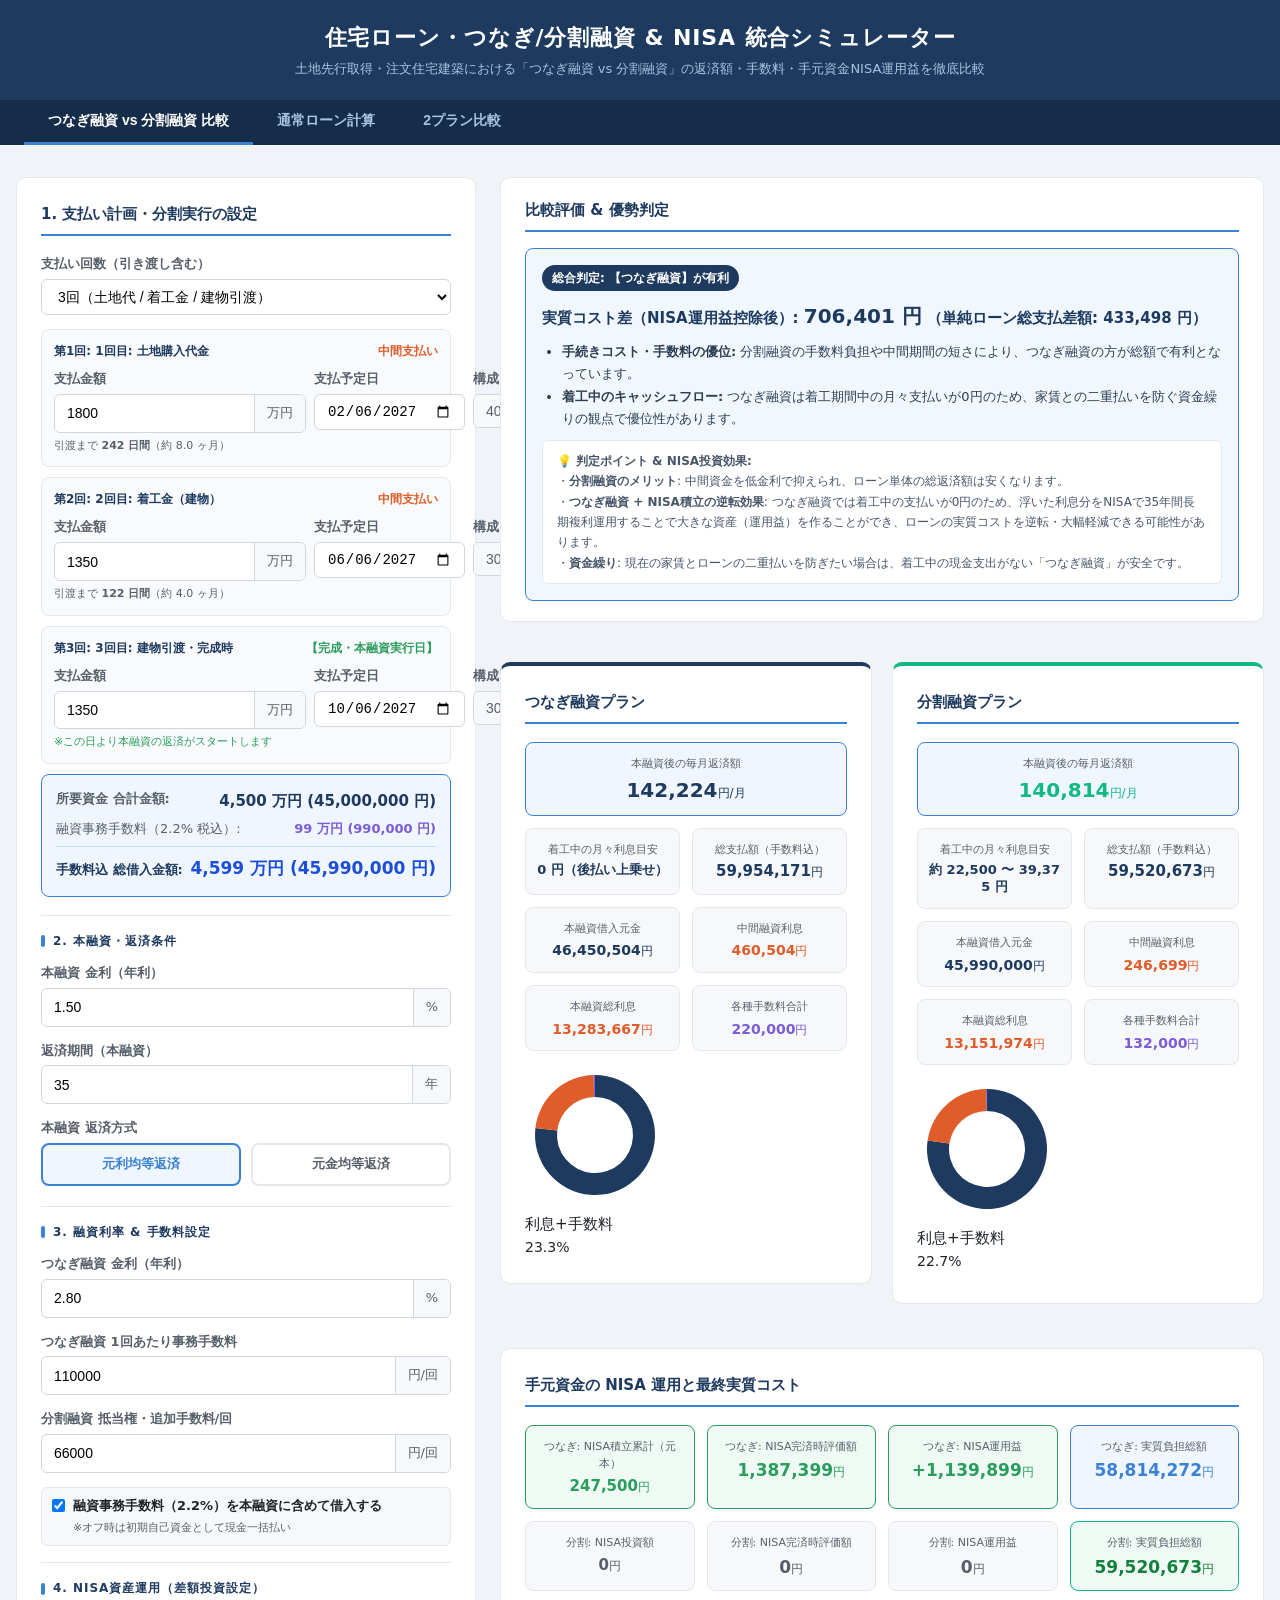
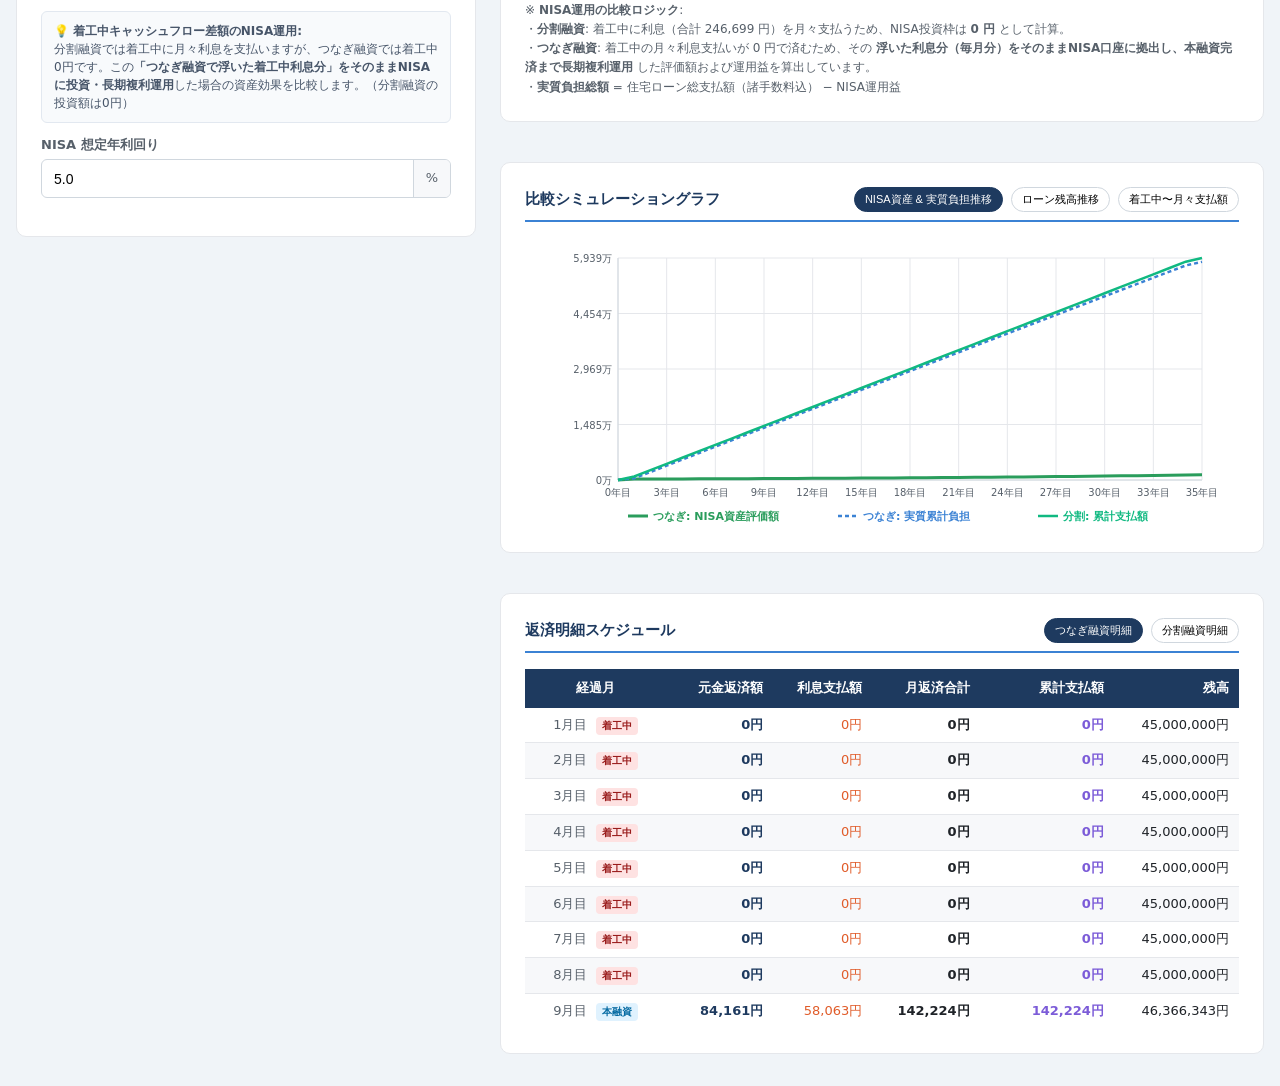
==== commit 6bca3865: "feat: つなぎ融資 vs 分割融資の比較シミュレーションおよびNISA差額運用ロジックを追加" ====
--- a/index.html
+++ b/index.html
@@ -3,7 +3,7 @@
 <head>
   <meta charset="UTF-8" />
   <meta name="viewport" content="width=device-width, initial-scale=1.0" />
-  <title>住宅ローン計算機</title>
+  <title>住宅ローン・つなぎ/分割融資 & NISA 統合シミュレーター</title>
   <style>
     *, *::before, *::after { box-sizing: border-box; margin: 0; padding: 0; }
 
@@ -25,15 +25,41 @@
     header h1 { font-size: 22px; font-weight: 700; letter-spacing: 0.04em; }
     header p  { font-size: 13px; color: #a8c4e0; margin-top: 4px; }
 
+    /* ---- Tab Bar ---- */
+    .tab-bar {
+      background: #162d4a;
+      display: flex;
+      gap: 0;
+      padding: 0 24px;
+      overflow-x: auto;
+    }
+    .tab-btn {
+      padding: 12px 24px;
+      background: transparent;
+      border: none;
+      color: #a8c4e0;
+      font-size: 14px;
+      font-weight: 600;
+      cursor: pointer;
+      border-bottom: 3px solid transparent;
+      transition: color .2s, border-color .2s;
+      white-space: nowrap;
+    }
+    .tab-btn:hover { color: #fff; }
+    .tab-btn.active {
+      color: #fff;
+      border-bottom-color: #3b82d4;
+    }
+
     .container {
-      max-width: 900px;
+      max-width: 960px;
       margin: 32px auto;
       padding: 0 16px;
       display: grid;
-      grid-template-columns: 340px 1fr;
+      grid-template-columns: 360px 1fr;
       gap: 24px;
     }
-    @media (max-width: 700px) {
+    @media (max-width: 800px) {
       .container { grid-template-columns: 1fr; }
     }
 
@@ -43,18 +69,23 @@
       border: 1px solid #e5e7eb;
       border-radius: 10px;
       padding: 24px;
-    }
+      margin-bottom: 20px;
+    }
+    .card:last-child { margin-bottom: 0; }
     .card h2 {
       font-size: 15px;
       font-weight: 700;
-      margin-bottom: 20px;
+      margin-bottom: 18px;
       color: #1e3a5f;
       border-bottom: 2px solid #3b82d4;
       padding-bottom: 8px;
+      display: flex;
+      align-items: center;
+      justify-content: space-between;
     }
 
     /* ---- Form ---- */
-    .form-group { margin-bottom: 16px; }
+    .form-group { margin-bottom: 14px; }
     label {
       display: block;
       font-size: 13px;
@@ -68,20 +99,21 @@
       border: 1px solid #d0d7de;
       border-radius: 6px;
       overflow: hidden;
+      background: #fff;
       transition: border-color .2s;
     }
     .input-wrap:focus-within { border-color: #3b82d4; box-shadow: 0 0 0 3px rgba(59,130,212,.15); }
-    .input-wrap input {
+    .input-wrap input, .input-wrap select {
       flex: 1;
       border: none;
       outline: none;
-      padding: 9px 12px;
-      font-size: 15px;
+      padding: 8px 12px;
+      font-size: 14px;
       background: transparent;
       min-width: 0;
     }
     .input-unit {
-      padding: 9px 12px;
+      padding: 8px 12px;
       background: #f7f8fa;
       color: #57606a;
       font-size: 13px;
@@ -89,6 +121,29 @@
       border-left: 1px solid #d0d7de;
     }
 
+    .checkbox-wrap {
+      display: flex;
+      align-items: flex-start;
+      gap: 8px;
+      padding: 8px 10px;
+      background: #f7f8fa;
+      border: 1px solid #e5e7eb;
+      border-radius: 6px;
+      margin-bottom: 12px;
+      cursor: pointer;
+    }
+    .checkbox-wrap input[type="checkbox"] {
+      margin-top: 3px;
+      cursor: pointer;
+    }
+    .checkbox-wrap label {
+      font-size: 13px;
+      font-weight: 500;
+      color: #1f2328;
+      cursor: pointer;
+      margin-bottom: 0;
+    }
+
     .repay-type {
       display: grid;
       grid-template-columns: 1fr 1fr;
@@ -98,7 +153,7 @@
       cursor: pointer;
       border: 2px solid #e5e7eb;
       border-radius: 8px;
-      padding: 10px;
+      padding: 9px;
       text-align: center;
       font-size: 13px;
       font-weight: 600;
@@ -106,9 +161,6 @@
       transition: border-color .2s, color .2s, background .2s;
     }
     .repay-type input[type="radio"] { display: none; }
-    .repay-type input[type="radio"]:checked + span {
-      /* applied via JS on label */
-    }
     .repay-type label.active {
       border-color: #3b82d4;
       color: #3b82d4;
@@ -118,75 +170,150 @@
     .section-divider {
       font-size: 12px;
       font-weight: 700;
-      color: #57606a;
+      color: #1e3a5f;
       text-transform: uppercase;
       letter-spacing: 0.08em;
       border-top: 1px solid #e5e7eb;
       padding-top: 16px;
-      margin: 8px 0 16px;
-    }
-
+      margin: 16px 0 12px;
+      display: flex;
+      align-items: center;
+      gap: 8px;
+    }
+    .section-divider::before {
+      content: "";
+      display: inline-block;
+      width: 4px;
+      height: 12px;
+      background: #3b82d4;
+      border-radius: 2px;
+    }
+
+    /* ---- Stage / Split Funding Styles ---- */
+    .stage-item {
+      background: #f8fafc;
+      border: 1px solid #e2e8f0;
+      border-radius: 8px;
+      padding: 12px;
+      margin-bottom: 10px;
+    }
+    .stage-title {
+      font-size: 12px;
+      font-weight: 700;
+      color: #1e3a5f;
+      margin-bottom: 8px;
+      display: flex;
+      justify-content: space-between;
+    }
+    .stage-grid {
+      display: grid;
+      grid-template-columns: 1.2fr 1.3fr 0.8fr;
+      gap: 8px;
+    }
+    @media (max-width: 500px) {
+      .stage-grid {
+        grid-template-columns: 1fr;
+        gap: 8px;
+      }
+    }
 
     /* ---- Right Panel ---- */
     .right-panel { display: flex; flex-direction: column; gap: 20px; }
 
-    /* ---- Summary ---- */
+    /* ---- Summary Grid ---- */
     .summary-grid {
       display: grid;
       grid-template-columns: repeat(3, 1fr);
       gap: 12px;
       margin-bottom: 4px;
     }
-    @media (max-width: 500px) { .summary-grid { grid-template-columns: 1fr 1fr; } }
+    @media (max-width: 600px) { .summary-grid { grid-template-columns: 1fr 1fr; } }
     .summary-item {
       background: #f7f8fa;
       border: 1px solid #e5e7eb;
       border-radius: 8px;
-      padding: 14px 12px;
+      padding: 12px 10px;
       text-align: center;
       min-width: 0;
     }
-    .summary-item .s-label { font-size: 11px; color: #57606a; }
+    .summary-item .s-label { font-size: 11px; color: #57606a; font-weight: 500; }
     .summary-item .s-val {
-      font-size: 18px;
+      font-size: 17px;
       font-weight: 700;
       color: #1e3a5f;
       line-height: 1.3;
       margin-top: 4px;
       word-break: break-all;
     }
-    @media (max-width: 400px) {
-      .summary-grid { grid-template-columns: 1fr 1fr; }
-      .summary-item .s-val { font-size: 15px; }
-    }
     .summary-item .s-val span { font-size: 12px; font-weight: 500; }
     .summary-item.highlight { background: #eff6ff; border-color: #3b82d4; }
     .summary-item.highlight .s-val { color: #3b82d4; }
-
-    /* ---- Donut Chart ---- */
-    .chart-row {
-      display: flex;
-      align-items: center;
+    .summary-item.success { background: #f0faf4; border-color: #2a9d5c; }
+    .summary-item.success .s-val { color: #2a9d5c; }
+    .summary-item.warn { background: #fff8f4; border-color: #e05c2a; }
+    .summary-item.warn .s-val { color: #e05c2a; }
+
+    /* ---- Verdict / Evaluation Box ---- */
+    .verdict-box {
+      border-radius: 8px;
+      padding: 16px;
+      margin-top: 16px;
+      font-size: 14px;
+      line-height: 1.7;
+    }
+    .verdict-box.tsunagi-win {
+      background: #f0f7ff;
+      border: 1.5px solid #3b82d4;
+    }
+    .verdict-box.bunkatsu-win {
+      background: #f4fbf7;
+      border: 1.5px solid #2a9d5c;
+    }
+    .verdict-box.draw {
+      background: #fdf8f0;
+      border: 1.5px solid #d97706;
+    }
+    .verdict-badge {
+      display: inline-block;
+      padding: 3px 10px;
+      border-radius: 20px;
+      font-size: 12px;
+      font-weight: 700;
+      color: #fff;
+      margin-bottom: 8px;
+    }
+    .badge-tsunagi { background: #1e3a5f; }
+    .badge-bunkatsu { background: #15803d; }
+    .badge-draw { background: #b45309; }
+
+    /* ---- Bridge Comparison Full Outer ---- */
+    .bridge-compare-outer {
+      max-width: 1300px;
+      margin: 32px auto;
+      padding: 0 16px;
+    }
+    .bridge-layout {
+      display: grid;
+      grid-template-columns: 460px 1fr;
       gap: 24px;
-      flex-wrap: wrap;
-    }
-    @media (max-width: 400px) {
-      .chart-row { justify-content: center; }
-    }
-    .donut-wrap { position: relative; flex-shrink: 0; }
-    .donut-wrap svg { display: block; }
-    .donut-center {
-      position: absolute;
-      top: 50%; left: 50%;
-      transform: translate(-50%, -50%);
-      text-align: center;
-      pointer-events: none;
-    }
-    .donut-center .dc-label { font-size: 11px; color: #57606a; }
-    .donut-center .dc-val { font-size: 16px; font-weight: 700; color: #1e3a5f; }
-    .legend { display: flex; flex-direction: column; gap: 10px; }
-    .legend-item { display: flex; align-items: center; gap: 8px; font-size: 13px; }
-    .legend-dot { width: 12px; height: 12px; border-radius: 50%; flex-shrink: 0; }
+      align-items: start;
+    }
+    @media (max-width: 1050px) {
+      .bridge-layout { grid-template-columns: 1fr; }
+    }
+
+    .side-by-side-cards {
+      display: grid;
+      grid-template-columns: 1fr 1fr;
+      gap: 20px;
+      margin-bottom: 24px;
+    }
+    @media (max-width: 800px) {
+      .side-by-side-cards { grid-template-columns: 1fr; }
+    }
+
+    .plan-card-tsunagi { border-top: 4px solid #1e3a5f; }
+    .plan-card-bunkatsu { border-top: 4px solid #10b981; }
 
     /* ---- Table ---- */
     .table-wrap { overflow-x: auto; }
@@ -197,7 +324,7 @@
     }
     thead tr { background: #1e3a5f; color: #fff; }
     thead th {
-      padding: 10px 12px;
+      padding: 9px 10px;
       text-align: right;
       font-weight: 600;
       white-space: nowrap;
@@ -206,7 +333,7 @@
     tbody tr:nth-child(even) { background: #f7f8fa; }
     tbody tr:hover { background: #eff6ff; }
     tbody td {
-      padding: 8px 12px;
+      padding: 7px 10px;
       text-align: right;
       border-bottom: 1px solid #e5e7eb;
       white-space: nowrap;
@@ -217,37 +344,82 @@
     .td-total      { font-weight: 700; }
     .td-cumulative { color: #7c5cd8; font-weight: 600; }
     .td-nisa       { color: #2a9d5c; font-weight: 600; }
-
-    .pagination {
+    .phase-badge {
+      display: inline-block;
+      font-size: 10px;
+      padding: 1px 6px;
+      border-radius: 4px;
+      font-weight: 600;
+      margin-left: 4px;
+    }
+    .phase-bridge { background: #fee2e2; color: #991b1b; }
+    .phase-main   { background: #e0f2fe; color: #0369a1; }
+
+    /* ---- Compare View ---- */
+    .compare-outer {
+      max-width: 1100px;
+      margin: 32px auto;
+      padding: 0 16px;
+    }
+    .compare-inputs {
+      display: grid;
+      grid-template-columns: 1fr 1fr;
+      gap: 24px;
+      margin-bottom: 24px;
+    }
+    @media (max-width: 700px) {
+      .compare-inputs { grid-template-columns: 1fr; }
+    }
+    .compare-col-label {
+      font-size: 13px;
+      font-weight: 700;
+      text-transform: uppercase;
+      letter-spacing: 0.06em;
+      margin-bottom: 12px;
+      padding: 6px 12px;
+      border-radius: 6px;
+      color: #fff;
+    }
+    .compare-col-label.label-a { background: #1e3a5f; }
+    .compare-col-label.label-b { background: #a05a00; }
+    .compare-summaries {
+      display: grid;
+      grid-template-columns: 1fr 1fr;
+      gap: 24px;
+      margin-bottom: 24px;
+    }
+    @media (max-width: 700px) {
+      .compare-summaries { grid-template-columns: 1fr; }
+    }
+    .compare-card-a { border-top: 3px solid #1e3a5f !important; }
+    .compare-card-b { border-top: 3px solid #c07020 !important; }
+
+    /* ---- Year Tabs ---- */
+    .year-tabs {
       display: flex;
-      align-items: center;
-      justify-content: center;
-      gap: 8px;
-      margin-top: 12px;
+      gap: 6px;
       flex-wrap: wrap;
-    }
-    .pagination button {
-      padding: 6px 14px;
+      margin-bottom: 10px;
+      max-height: 80px;
+      overflow-y: auto;
+    }
+    .year-tab {
+      padding: 4px 10px;
       border: 1px solid #d0d7de;
-      border-radius: 6px;
+      border-radius: 20px;
       background: #fff;
+      font-size: 11px;
       cursor: pointer;
-      font-size: 13px;
-      transition: background .15s;
-    }
-    .pagination button:hover:not(:disabled) { background: #eff6ff; border-color: #3b82d4; }
-    .pagination button:disabled { opacity: .4; cursor: default; }
-    .pagination .page-info { font-size: 13px; color: #57606a; min-width: 80px; text-align: center; }
-
-    .placeholder {
-      text-align: center;
-      padding: 40px 20px;
-      color: #57606a;
-      font-size: 14px;
-    }
-    .placeholder svg { display: block; margin: 0 auto 12px; opacity: .25; }
-
-    /* ---- Area chart tooltip ---- */
+      transition: all .15s;
+      white-space: nowrap;
+    }
+    .year-tab.active {
+      background: #1e3a5f;
+      border-color: #1e3a5f;
+      color: #fff;
+    }
+
+    /* ---- Area Chart Tooltip ---- */
     .area-chart-wrap { position: relative; margin-top: 20px; overflow-x: auto; }
     .area-tooltip {
       position: absolute;
@@ -262,110 +434,225 @@
       display: none;
       z-index: 10;
     }
-
-    /* ---- Year selector ---- */
-    .year-tabs {
-      display: flex;
-      gap: 6px;
-      flex-wrap: wrap;
-      margin-bottom: 10px;
-      max-height: 80px;
-      overflow-y: auto;
-    }
-    .year-tab {
-      padding: 4px 10px;
-      border: 1px solid #d0d7de;
-      border-radius: 20px;
-      background: #fff;
-      font-size: 11px;
-      cursor: pointer;
-      transition: all .15s;
-      white-space: nowrap;
-    }
-    .year-tab.active {
-      background: #1e3a5f;
-      border-color: #1e3a5f;
-      color: #fff;
-    }
-    /* ---- Compare View ---- */
-    .compare-outer {
-      max-width: 1100px;
-      margin: 32px auto;
-      padding: 0 16px;
-    }
-    .compare-inputs {
-      display: grid;
-      grid-template-columns: 1fr 1fr;
-      gap: 24px;
-      margin-bottom: 24px;
-    }
-    @media (max-width: 700px) {
-      .compare-inputs { grid-template-columns: 1fr; }
-    }
-    .compare-col-label {
-      font-size: 13px;
-      font-weight: 700;
-      text-transform: uppercase;
-      letter-spacing: 0.06em;
-      margin-bottom: 12px;
-      padding: 6px 12px;
-      border-radius: 6px;
-      color: #fff;
-    }
-    .compare-col-label.label-a { background: #1e3a5f; }
-    .compare-col-label.label-b { background: #a05a00; }
-    .compare-summaries {
-      display: grid;
-      grid-template-columns: 1fr 1fr;
-      gap: 24px;
-      margin-bottom: 24px;
-    }
-    @media (max-width: 700px) {
-      .compare-summaries { grid-template-columns: 1fr; }
-    }
-    .compare-card-a { border-top: 3px solid #1e3a5f !important; }
-    .compare-card-b { border-top: 3px solid #c07020 !important; }
-
-    /* ---- Tab Bar ---- */
-    .tab-bar {
-      background: #162d4a;
-      display: flex;
-      gap: 0;
-      padding: 0 24px;
-    }
-    .tab-btn {
-      padding: 12px 24px;
-      background: transparent;
-      border: none;
-      color: #a8c4e0;
-      font-size: 14px;
-      font-weight: 600;
-      cursor: pointer;
-      border-bottom: 3px solid transparent;
-      transition: color .2s, border-color .2s;
-    }
-    .tab-btn:hover { color: #fff; }
-    .tab-btn.active {
-      color: #fff;
-      border-bottom-color: #3b82d4;
-    }
   </style>
 </head>
 <body>
 
 <header>
-  <h1>住宅ローン計算機</h1>
-  <p>借入条件を入力して月々の返済額をシミュレーションします</p>
+  <h1>住宅ローン・つなぎ/分割融資 & NISA 統合シミュレーター</h1>
+  <p>土地先行取得・注文住宅建築における「つなぎ融資 vs 分割融資」の返済額・手数料・手元資金NISA運用益を徹底比較</p>
 </header>
 
 <div class="tab-bar">
-  <button class="tab-btn active" data-tab="single">シミュレーション</button>
-  <button class="tab-btn" data-tab="compare">比較</button>
+  <button class="tab-btn active" data-tab="bridge-compare">つなぎ融資 vs 分割融資 比較</button>
+  <button class="tab-btn" data-tab="single">通常ローン計算</button>
+  <button class="tab-btn" data-tab="compare">2プラン比較</button>
 </div>
 
-<div id="view-single">
+<!-- ====================================================================== -->
+<!-- 1. つなぎ融資 vs 分割融資 比較タブ -->
+<!-- ====================================================================== -->
+<div id="view-bridge-compare">
+  <div class="bridge-compare-outer">
+    <div class="bridge-layout">
+
+      <!-- 左側: 入力条件 -->
+      <div class="card">
+        <h2>1. 支払い計画・分割実行の設定</h2>
+
+        <div class="form-group">
+          <label>支払い回数（引き渡し含む）</label>
+          <div class="input-wrap">
+            <select id="br-stages-count">
+              <option value="1">1回（完成時一括支払い）</option>
+              <option value="2">2回（土地代 / 建物引渡）</option>
+              <option value="3" selected>3回（土地代 / 着工金 / 建物引渡）</option>
+              <option value="4">4回（土地 / 着工 / 上棟・中間 / 引渡）</option>
+              <option value="5">5回（5分割支払い）</option>
+            </select>
+          </div>
+        </div>
+
+        <div id="stage-inputs-container">
+          <!-- JSで動的生成 -->
+        </div>
+
+        <!-- 支払い合計 & 手数料込み総借入額ボックス -->
+        <div id="stage-total-summary-box" style="background:#eff6ff;border:1.5px solid #3b82d4;border-radius:8px;padding:14px;margin-bottom:18px;font-size:13px;">
+          <div style="display:flex;justify-content:space-between;margin-bottom:6px;">
+            <span style="color:#57606a;font-weight:600;">所要資金 合計金額:</span>
+            <span id="stg-sum-principal" style="font-weight:700;font-size:15px;color:#1e3a5f;">0 万円</span>
+          </div>
+          <div style="display:flex;justify-content:space-between;margin-bottom:6px;">
+            <span style="color:#57606a;">融資事務手数料（2.2% 税込）:</span>
+            <span id="stg-sum-fee" style="font-weight:700;color:#7c5cd8;">0 万円</span>
+          </div>
+          <div style="display:flex;justify-content:space-between;border-top:1px solid #bfdbfe;padding-top:8px;margin-top:6px;align-items:baseline;">
+            <span style="font-weight:700;color:#1e3a5f;">手数料込 総借入金額:</span>
+            <span id="stg-sum-total-with-fee" style="font-weight:700;font-size:17px;color:#1d4ed8;">0 万円</span>
+          </div>
+        </div>
+
+        <div class="section-divider">2. 本融資・返済条件</div>
+
+        <div class="form-group">
+          <label>本融資 金利（年利）</label>
+          <div class="input-wrap">
+            <input type="number" id="br-main-rate" value="1.50" min="0.01" max="15" step="0.01" />
+            <span class="input-unit">%</span>
+          </div>
+        </div>
+
+        <div class="form-group">
+          <label>返済期間（本融資）</label>
+          <div class="input-wrap">
+            <input type="number" id="br-years" value="35" min="1" max="50" step="1" />
+            <span class="input-unit">年</span>
+          </div>
+        </div>
+
+        <div class="form-group">
+          <label>本融資 返済方式</label>
+          <div class="repay-type" id="repay-type-bridge">
+            <label id="lbl-br-ei" class="active">
+              <input type="radio" name="repay-bridge" value="equal_installment" checked />
+              <span>元利均等返済</span>
+            </label>
+            <label id="lbl-br-ep">
+              <input type="radio" name="repay-bridge" value="equal_principal" />
+              <span>元金均等返済</span>
+            </label>
+          </div>
+        </div>
+
+        <div class="section-divider">3. 融資利率 & 手数料設定</div>
+
+        <div class="form-group">
+          <label>つなぎ融資 金利（年利）</label>
+          <div class="input-wrap">
+            <input type="number" id="br-tsunagi-rate" value="2.80" min="0.01" max="15" step="0.05" />
+            <span class="input-unit">%</span>
+          </div>
+        </div>
+
+        <div class="form-group">
+          <label>つなぎ融資 1回あたり事務手数料</label>
+          <div class="input-wrap">
+            <input type="number" id="br-tsunagi-fee-per" value="110000" min="0" step="5000" />
+            <span class="input-unit">円/回</span>
+          </div>
+        </div>
+
+        <div class="form-group">
+          <label>分割融資 抵当権・追加手数料/回</label>
+          <div class="input-wrap">
+            <input type="number" id="br-bunkatsu-fee-per" value="66000" min="0" step="5000" />
+            <span class="input-unit">円/回</span>
+          </div>
+        </div>
+
+        <div class="checkbox-wrap">
+          <input type="checkbox" id="br-include-fee-in-loan" checked />
+          <label for="br-include-fee-in-loan">
+            <strong>融資事務手数料（2.2%）を本融資に含めて借入する</strong><br>
+            <span style="font-size:11px;color:#57606a">※オフ時は初期自己資金として現金一括払い</span>
+          </label>
+        </div>
+
+        <div class="section-divider">4. NISA資産運用（差額投資設定）</div>
+
+        <div style="background:#f8fafc;border:1px solid #e2e8f0;border-radius:6px;padding:10px 12px;font-size:12px;color:#475569;margin-bottom:12px;line-height:1.5;">
+          💡 <strong>着工中キャッシュフロー差額のNISA運用:</strong><br>
+          分割融資では着工中に月々利息を支払いますが、つなぎ融資では着工中0円です。この<strong>「つなぎ融資で浮いた着工中利息分」をそのままNISAに投資・長期複利運用</strong>した場合の資産効果を比較します。（分割融資の投資額は0円）
+        </div>
+
+        <div class="form-group">
+          <label>NISA 想定年利回り</label>
+          <div class="input-wrap">
+            <input type="number" id="br-nisa-rate" value="5.0" min="0" max="30" step="0.1" />
+            <span class="input-unit">%</span>
+          </div>
+        </div>
+
+      </div>
+
+      <!-- 右側: 比較結果・評価・スケジュール -->
+      <div class="right-panel">
+
+        <!-- 評価コメント（最上部で一目でわかる） -->
+        <div class="card" style="padding:20px 24px;">
+          <h2 style="margin-bottom:12px">比較評価 & 優勢判定</h2>
+          <div id="br-verdict-content">
+            <!-- JSで出力 -->
+          </div>
+        </div>
+
+        <!-- 2プラン並列サマリー -->
+        <div class="side-by-side-cards">
+
+          <!-- つなぎ融資カード -->
+          <div class="card plan-card-tsunagi">
+            <h2>つなぎ融資プラン</h2>
+            <div id="br-tsunagi-summary">
+              <!-- JSで出力 -->
+            </div>
+          </div>
+
+          <!-- 分割融資カード -->
+          <div class="card plan-card-bunkatsu">
+            <h2>分割融資プラン</h2>
+            <div id="br-bunkatsu-summary">
+              <!-- JSで出力 -->
+            </div>
+          </div>
+
+        </div>
+
+        <!-- NISA資産運用と実質収支比較 -->
+        <div class="card">
+          <h2>手元資金の NISA 運用と最終実質コスト</h2>
+          <div id="br-nisa-summary">
+            <!-- JSで出力 -->
+          </div>
+        </div>
+
+        <!-- 返済・残高推移 & NISA資産比較グラフ -->
+        <div class="card">
+          <div style="display:flex;justify-content:space-between;align-items:center;border-bottom:2px solid #3b82d4;padding-bottom:8px;margin-bottom:16px;">
+            <h2 style="border-bottom:none;margin-bottom:0;padding-bottom:0;">比較シミュレーショングラフ</h2>
+            <div style="display:flex;gap:8px;">
+              <button id="btn-chart-nisa" class="year-tab active">NISA資産 & 実質負担推移</button>
+              <button id="btn-chart-balance" class="year-tab">ローン残高推移</button>
+              <button id="btn-chart-monthly" class="year-tab">着工中〜月々支払額</button>
+            </div>
+          </div>
+          <div id="br-chart-content"></div>
+        </div>
+
+        <!-- 詳細スケジュールテーブル -->
+        <div class="card">
+          <div style="display:flex;justify-content:space-between;align-items:center;border-bottom:2px solid #3b82d4;padding-bottom:8px;margin-bottom:16px;">
+            <h2 style="border-bottom:none;margin-bottom:0;padding-bottom:0;">返済明細スケジュール</h2>
+            <div style="display:flex;gap:8px;">
+              <button id="btn-table-tsunagi" class="year-tab active">つなぎ融資明細</button>
+              <button id="btn-table-bunkatsu" class="year-tab">分割融資明細</button>
+            </div>
+          </div>
+          <div id="br-schedule-table-content"></div>
+        </div>
+
+      </div>
+
+    </div>
+  </div>
+</div>
+
+<!-- ====================================================================== -->
+<!-- 2. 通常ローン シミュレーション (Single) -->
+<!-- ====================================================================== -->
+<div id="view-single" style="display:none">
 <div class="container">
-  <!-- ===== 左: 入力フォーム ===== -->
+  <!-- 左: 入力フォーム -->
   <div class="card" id="form-card">
     <h2>借入条件の入力</h2>
 
@@ -396,7 +683,7 @@
     <div class="form-group">
       <label>返済方式</label>
       <div class="repay-type" id="repay-type">
-        <label id="lbl-equal-installment">
+        <label id="lbl-equal-installment" class="active">
           <input type="radio" name="repay" value="equal_installment" checked />
           <span>元利均等返済</span>
         </label>
@@ -420,7 +707,7 @@
     <div class="form-group">
       <label>毎月積立額</label>
       <div class="input-wrap">
-        <input type="number" id="nisa-monthly" value="30000" min="0" step="1" />
+        <input type="number" id="nisa-monthly" value="30000" min="0" step="1000" />
         <span class="input-unit">円/月</span>
       </div>
     </div>
@@ -435,36 +722,28 @@
 
   </div>
 
-  <!-- ===== 右: 結果パネル ===== -->
+  <!-- 右: 結果パネル -->
   <div class="right-panel" id="result-panel">
     <div class="card" id="summary-card">
       <h2>返済サマリー</h2>
-      <div id="summary-content">
-        <div class="placeholder">
-          <svg width="48" height="48" viewBox="0 0 24 24" fill="none" stroke="currentColor" stroke-width="1.5">
-            <circle cx="12" cy="12" r="10"/><line x1="12" y1="8" x2="12" y2="12"/><line x1="12" y1="16" x2="12.01" y2="16"/>
-          </svg>
-          条件を入力して「計算する」を押してください
-        </div>
-      </div>
+      <div id="summary-content"></div>
     </div>
 
     <div class="card" id="schedule-card">
       <h2>返済スケジュール</h2>
-      <div id="schedule-content">
-        <div class="placeholder">計算結果がここに表示されます</div>
-      </div>
+      <div id="schedule-content"></div>
     </div>
   </div>
 </div>
 </div><!-- /#view-single -->
 
+<!-- ====================================================================== -->
+<!-- 3. 通常 2プラン比較タブ (Compare) -->
+<!-- ====================================================================== -->
 <div id="view-compare" style="display:none">
   <div class="compare-outer">
 
-    <!-- 上段: 入力欄 2列 -->
     <div class="compare-inputs">
-
       <!-- ケースA -->
       <div class="card compare-card-a">
         <div class="compare-col-label label-a">ケース A</div>
@@ -492,7 +771,7 @@
         <div class="form-group">
           <label>返済方式</label>
           <div class="repay-type" id="repay-type-a">
-            <label id="lbl-a-ei">
+            <label id="lbl-a-ei" class="active">
               <input type="radio" name="repay-a" value="equal_installment" checked />
               <span>元利均等返済</span>
             </label>
@@ -504,7 +783,6 @@
         </div>
 
         <div class="section-divider">NISA口座の設定</div>
-
         <div class="form-group">
           <label>現在のNISA残高</label>
           <div class="input-wrap">
@@ -515,7 +793,7 @@
         <div class="form-group">
           <label>毎月積立額</label>
           <div class="input-wrap">
-            <input type="number" id="nisa-monthly-a" value="30000" min="0" step="1" />
+            <input type="number" id="nisa-monthly-a" value="30000" min="0" step="1000" />
             <span class="input-unit">円/月</span>
           </div>
         </div>
@@ -555,7 +833,7 @@
         <div class="form-group">
           <label>返済方式</label>
           <div class="repay-type" id="repay-type-b">
-            <label id="lbl-b-ei">
+            <label id="lbl-b-ei" class="active">
               <input type="radio" name="repay-b" value="equal_installment" checked />
               <span>元利均等返済</span>
             </label>
@@ -567,7 +845,6 @@
         </div>
 
         <div class="section-divider">NISA口座の設定</div>
-
         <div class="form-group">
           <label>現在のNISA残高</label>
           <div class="input-wrap">
@@ -578,7 +855,7 @@
         <div class="form-group">
           <label>毎月積立額</label>
           <div class="input-wrap">
-            <input type="number" id="nisa-monthly-b" value="30000" min="0" step="1" />
+            <input type="number" id="nisa-monthly-b" value="30000" min="0" step="1000" />
             <span class="input-unit">円/月</span>
           </div>
         </div>
@@ -590,49 +867,55 @@
           </div>
         </div>
       </div>
-    </div><!-- /.compare-inputs -->
-
-    <!-- 中段: サマリー 2列 -->
+    </div>
+
+    <!-- サマリー 2列 -->
     <div class="compare-summaries">
       <div class="card compare-card-a" id="summary-card-a">
         <h2>ケース A — 返済サマリー</h2>
-        <div id="summary-a">
-          <div class="placeholder">条件を入力して「比較する」を押してください</div>
-        </div>
+        <div id="summary-a"></div>
       </div>
       <div class="card compare-card-b" id="summary-card-b">
         <h2>ケース B — 返済サマリー</h2>
-        <div id="summary-b">
-          <div class="placeholder">条件を入力して「比較する」を押してください</div>
-        </div>
-      </div>
-    </div><!-- /.compare-summaries -->
-
-    <!-- 下段: グラフエリア -->
-    <div id="compare-charts" style="display:none">
+        <div id="summary-b"></div>
+      </div>
+    </div>
+
+    <!-- グラフエリア -->
+    <div id="compare-charts">
       <div class="card" style="margin-bottom:24px">
         <h2>残高推移の比較</h2>
         <div id="line-chart-wrap"></div>
       </div>
     </div>
 
-  </div><!-- /.compare-outer -->
-</div><!-- /#view-compare -->
-
+  </div>
+</div>
+
+<!-- ====================================================================== -->
+<!-- JavaScript -->
+<!-- ====================================================================== -->
 <script>
-  // ---- Radio ラベルの active 制御 ----
+  // ---- 共通フォーマッタ ----
+  const fmt = n => Math.round(n).toLocaleString('ja-JP');
+  const fmtMan = n => (Math.round(n / 1000) / 10).toLocaleString('ja-JP');
+
   // ---- タブ切り替え ----
   document.querySelectorAll('.tab-btn').forEach(btn => {
     btn.addEventListener('click', () => {
       document.querySelectorAll('.tab-btn').forEach(b => b.classList.remove('active'));
       btn.classList.add('active');
       const tab = btn.dataset.tab;
-      document.getElementById('view-single').style.display  = tab === 'single'  ? '' : 'none';
-      document.getElementById('view-compare').style.display = tab === 'compare' ? '' : 'none';
+      document.getElementById('view-bridge-compare').style.display = tab === 'bridge-compare' ? '' : 'none';
+      document.getElementById('view-single').style.display        = tab === 'single'         ? '' : 'none';
+      document.getElementById('view-compare').style.display       = tab === 'compare'        ? '' : 'none';
+      if (tab === 'bridge-compare') runBridgeCompare();
+      else if (tab === 'single') runSingle();
+      else if (tab === 'compare') runCompare();
     });
   });
 
-  // ---- Radio ラベルの active 制御 (汎用: selector指定版) ----
+  // ---- Radio ラベルの active 制御 ----
   function initRadioStyle(groupSelector) {
     document.querySelectorAll(groupSelector + ' input[type="radio"]').forEach(radio => {
       radio.addEventListener('change', () => updateRadioStyleFor(groupSelector));
@@ -644,16 +927,12 @@
     const checked = document.querySelector(groupSelector + ' input[type="radio"]:checked');
     if (checked) checked.closest('label').classList.add('active');
   }
-  // シミュレーション用
   initRadioStyle('#repay-type');
-  // 比較用
   initRadioStyle('#repay-type-a');
   initRadioStyle('#repay-type-b');
-
-  // ---- 数値フォーマット ----
-  const fmt = n => Math.round(n).toLocaleString('ja-JP');
-
-  // ---- 元利均等返済 (毎月均等) ----
+  initRadioStyle('#repay-type-bridge');
+
+  // ---- 計算エンジン: 元利均等 ----
   function calcEqualInstallment(P, annualRate, months) {
     const r = annualRate / 12 / 100;
     const schedule = [];
@@ -677,7 +956,7 @@
     return schedule;
   }
 
-  // ---- 元金均等返済 (毎月の元金は一定) ----
+  // ---- 計算エンジン: 元金均等 ----
   function calcEqualPrincipal(P, annualRate, months) {
     const r = annualRate / 12 / 100;
     const principalPerMonth = P / months;
@@ -692,29 +971,32 @@
     return schedule;
   }
 
-  // ---- NISA 月次複利計算 ----
+  // ---- 計算エンジン: NISA 月次複利 ----
   function calcNisa(balance, monthly, annualRate, months) {
-    const r = annualRate / 100;
+    const monthlyRate = Math.pow(1 + annualRate / 100, 1 / 12) - 1;
     const values = [];
     let val = balance;
     for (let m = 1; m <= months; m++) {
-      val += monthly;
-      if (m % 12 === 0) val *= (1 + r);
+      val = (val + monthly) * (1 + monthlyRate);
       values.push(val);
     }
     return values;
   }
 
-  // ---- ドーナツ SVG ----
-  function buildDonut(principal, interest) {
-    const total = principal + interest;
+  // ---- SVG ドーナツ ----
+  function buildDonut(principal, interest, fee = 0) {
+    const total = principal + interest + fee;
     const pPct  = principal / total;
+    const iPct  = interest / total;
+    const fPct  = fee / total;
+
     const R = 60, r = 38, cx = 70, cy = 70, size = 140;
     function polarToXY(cx, cy, R, angleDeg) {
       const a = (angleDeg - 90) * Math.PI / 180;
       return [cx + R * Math.cos(a), cy + R * Math.sin(a)];
     }
     function slice(startDeg, sweepDeg, color) {
+      if (sweepDeg <= 0) return '';
       if (sweepDeg >= 360) sweepDeg = 359.99;
       const [x1, y1] = polarToXY(cx, cy, R, startDeg);
       const [x2, y2] = polarToXY(cx, cy, R, startDeg + sweepDeg);
@@ -723,160 +1005,959 @@
       const large = sweepDeg > 180 ? 1 : 0;
       return `<path d="M${x1},${y1} A${R},${R} 0 ${large},1 ${x2},${y2} L${ix2},${iy2} A${r},${r} 0 ${large},0 ${ix1},${iy1} Z" fill="${color}" />`;
     }
+
     const pSweep = pPct * 360;
-    const iSweep = 360 - pSweep;
-    return `<svg width="${size}" height="${size}" viewBox="0 0 ${size} ${size}">
-      ${slice(0,        pSweep, '#1e3a5f')}
-      ${slice(pSweep,   iSweep, '#e05c2a')}
-    </svg>`;
+    const iSweep = iPct * 360;
+    const fSweep = 360 - pSweep - iSweep;
+
+    let res = `<svg width="${size}" height="${size}" viewBox="0 0 ${size} ${size}">`;
+    res += slice(0, pSweep, '#1e3a5f');
+    res += slice(pSweep, iSweep, '#e05c2a');
+    if (fee > 0) res += slice(pSweep + iSweep, fSweep, '#7c5cd8');
+    res += `</svg>`;
+    return res;
   }
 
-  // ---- 積み上げ面グラフ（ホバーツールチップ付き） ----
-  let _areaChartCounter = 0;
-  function buildStackedBar(schedule) {
-    const id  = 'ac' + (++_areaChartCounter);
-    const W = 560, H = 240;
-    const ML = 62, MR = 12, MT = 14, MB = 36;
-    const PW = W - ML - MR, PH = H - MT - MB;
-    const N  = schedule.length;
-
-    // 各月の値→SVG座標
-    const maxVal = Math.max(...schedule.map(r => r.principal + r.interest));
-    const xOf = i => ML + (i / (N - 1)) * PW;
-    const yOf = v => MT + PH - (v / maxVal) * PH;
-
-    // 積み上げ面パス: 利息（上）＋元金（下）
-    // 下エリア: 元金（0→principal）
-    const pPts  = schedule.map((r, i) => `${xOf(i)},${yOf(r.principal)}`).join(' ');
-    const basePts = `${xOf(0)},${MT+PH} ${xOf(N-1)},${MT+PH}`;
-    const principalArea = `M${xOf(0)},${MT+PH} ${schedule.map((r,i)=>`L${xOf(i)},${yOf(r.principal)}`).join(' ')} L${xOf(N-1)},${MT+PH} Z`;
-
-    // 上エリア: 元金+利息 → 元金 のポリゴン
-    const topPts    = schedule.map((r, i) => `${xOf(i)},${yOf(r.principal + r.interest)}`).join(' ');
-    const bottomPts = schedule.map((r, i) => `${xOf(N-1-i)},${yOf(schedule[N-1-i].principal)}`).join(' ');
-    const interestArea = `M${xOf(0)},${yOf(schedule[0].principal + schedule[0].interest)} `
-      + schedule.map((r,i)=>`L${xOf(i)},${yOf(r.principal+r.interest)}`).join(' ')
-      + ' ' + schedule.slice().reverse().map((r,i)=>`L${xOf(N-1-i)},${yOf(r.principal)}`).join(' ') + ' Z';
-
-    // Y軸目盛り
-    const yTicks = 4;
-    let yLines = '';
-    for (let i = 0; i <= yTicks; i++) {
-      const val = maxVal / yTicks * i;
-      const y   = yOf(val);
-      const lbl = Math.round(val / 10000).toLocaleString('ja-JP') + '万';
-      yLines += `<line x1="${ML}" y1="${y}" x2="${ML+PW}" y2="${y}" stroke="#e5e7eb" stroke-width="1"/>`;
-      yLines += `<text x="${ML-4}" y="${y+4}" text-anchor="end" font-size="10" fill="#8a96a3">${lbl}</text>`;
-    }
-
-    // X軸ラベル（年単位）
-    const totalYears = Math.ceil(N / 12);
-    const xStep = totalYears <= 20 ? 5 : 10;
-    let xLabels = '';
-    for (let y = 0; y <= totalYears; y += xStep) {
-      const mi = Math.min(y * 12, N - 1);
-      const x  = xOf(mi);
-      xLabels += `<text x="${x}" y="${MT+PH+16}" text-anchor="middle" font-size="10" fill="#8a96a3">${y}年</text>`;
-    }
-    if (totalYears % xStep !== 0) {
-      xLabels += `<text x="${xOf(N-1)}" y="${MT+PH+16}" text-anchor="middle" font-size="10" fill="#8a96a3">${totalYears}年</text>`;
-    }
-
-    // 凡例
-    const legY = MT + PH + 30;
-    const legend = `
-      <circle cx="${ML+10}" cy="${legY-3}" r="5" fill="#1e3a5f"/>
-      <text x="${ML+18}" y="${legY}" font-size="11" fill="#1f2328" font-weight="600">元金</text>
-      <circle cx="${ML+54}" cy="${legY-3}" r="5" fill="#e05c2a"/>
-      <text x="${ML+62}" y="${legY}" font-size="11" fill="#1f2328" font-weight="600">利息</text>
-    `;
-
-    // ホバー用の不可視オーバーレイ列（各月分）
-    const colW = PW / N;
-    let cols = '';
-    schedule.forEach((r, i) => {
-      cols += `<rect class="ac-col" data-i="${i}" x="${xOf(i) - colW/2}" y="${MT}" width="${colW}" height="${PH}" fill="transparent" stroke="none"/>`;
+  // ======================================================================
+  // つなぎ融資 vs 分割融資 シミュレーション実装
+  // ======================================================================
+
+  const defaultStageConfigs = {
+    1: [
+      { name: '1回目: 建物引渡・完成時', pct: 100, monthsBefore: 0 }
+    ],
+    2: [
+      { name: '1回目: 土地購入代金', pct: 40, monthsBefore: 8 },
+      { name: '2回目: 建物引渡・完成時', pct: 60, monthsBefore: 0 }
+    ],
+    3: [
+      { name: '1回目: 土地購入代金', pct: 40, monthsBefore: 8 },
+      { name: '2回目: 着工金（建物）', pct: 30, monthsBefore: 4 },
+      { name: '3回目: 建物引渡・完成時', pct: 30, monthsBefore: 0 }
+    ],
+    4: [
+      { name: '1回目: 土地購入代金', pct: 35, monthsBefore: 9 },
+      { name: '2回目: 着工金', pct: 25, monthsBefore: 6 },
+      { name: '3回目: 上棟・中間金', pct: 20, monthsBefore: 3 },
+      { name: '4回目: 建物引渡・完成時', pct: 20, monthsBefore: 0 }
+    ],
+    5: [
+      { name: '1回目: 土地手付・取得', pct: 30, monthsBefore: 10 },
+      { name: '2回目: 土地残代金', pct: 20, monthsBefore: 8 },
+      { name: '3回目: 建物着工金', pct: 20, monthsBefore: 5 },
+      { name: '4回目: 建物中間金', pct: 15, monthsBefore: 2 },
+      { name: '5回目: 建物引渡・完成時', pct: 15, monthsBefore: 0 }
+    ]
+  };
+
+  function formatDateOffset(monthsOffset, dayOffset = 0) {
+    const d = new Date();
+    d.setMonth(d.getMonth() + monthsOffset);
+    if (dayOffset !== 0) d.setDate(d.getDate() + dayOffset);
+    const y = d.getFullYear();
+    const m = String(d.getMonth() + 1).padStart(2, '0');
+    const day = String(d.getDate()).padStart(2, '0');
+    return `${y}-${m}-${day}`;
+  }
+
+  const defaultStagePresets = {
+    1: [
+      { name: '1回目: 建物引渡・完成時', amountMan: 4500, date: formatDateOffset(10) }
+    ],
+    2: [
+      { name: '1回目: 土地購入代金', amountMan: 1800, date: formatDateOffset(2) },
+      { name: '2回目: 建物引渡・完成時', amountMan: 2700, date: formatDateOffset(10) }
+    ],
+    3: [
+      { name: '1回目: 土地購入代金', amountMan: 1800, date: formatDateOffset(2) },
+      { name: '2回目: 着工金（建物）', amountMan: 1350, date: formatDateOffset(6) },
+      { name: '3回目: 建物引渡・完成時', amountMan: 1350, date: formatDateOffset(10) }
+    ],
+    4: [
+      { name: '1回目: 土地購入代金', amountMan: 1600, date: formatDateOffset(1) },
+      { name: '2回目: 着工金', amountMan: 1100, date: formatDateOffset(4) },
+      { name: '3回目: 上棟・中間金', amountMan: 900, date: formatDateOffset(7) },
+      { name: '4回目: 建物引渡・完成時', amountMan: 900, date: formatDateOffset(10) }
+    ],
+    5: [
+      { name: '1回目: 土地手付・取得', amountMan: 1350, date: formatDateOffset(1) },
+      { name: '2回目: 土地残代金', amountMan: 900, date: formatDateOffset(3) },
+      { name: '3回目: 建物着工金', amountMan: 900, date: formatDateOffset(5) },
+      { name: '4回目: 建物中間金', amountMan: 675, date: formatDateOffset(8) },
+      { name: '5回目: 建物引渡・完成時', amountMan: 675, date: formatDateOffset(10) }
+    ]
+  };
+
+  function updateStageInputs() {
+    const count = parseInt(document.getElementById('br-stages-count').value, 10);
+    const container = document.getElementById('stage-inputs-container');
+    const presets = defaultStagePresets[count] || defaultStagePresets[3];
+
+    let html = '';
+    presets.forEach((cfg, idx) => {
+      const isFinal = (idx === count - 1);
+      html += `
+        <div class="stage-item" data-idx="${idx}">
+          <div class="stage-title">
+            <span>第${idx + 1}回: ${cfg.name}</span>
+            ${isFinal ? '<span style="color:#2a9d5c">【完成・本融資実行日】</span>' : '<span style="color:#e05c2a">中間支払い</span>'}
+          </div>
+          <div class="stage-grid" style="grid-template-columns: 1.3fr 1.3fr 0.8fr;">
+            <div class="form-group" style="margin-bottom:0">
+              <label>支払金額</label>
+              <div class="input-wrap">
+                <input type="number" class="stg-amt" data-idx="${idx}" value="${cfg.amountMan}" min="0" step="10" />
+                <span class="input-unit">万円</span>
+              </div>
+            </div>
+            <div class="form-group" style="margin-bottom:0">
+              <label>支払予定日</label>
+              <div class="input-wrap">
+                <input type="date" class="stg-date" data-idx="${idx}" value="${cfg.date}" />
+              </div>
+            </div>
+            <div class="form-group" style="margin-bottom:0">
+              <label>構成比率</label>
+              <div class="input-wrap">
+                <input type="text" class="stg-pct" data-idx="${idx}" readonly style="background:#f7f8fa;color:#57606a;" value="0%" />
+              </div>
+            </div>
+          </div>
+          <div class="stg-days-info" style="font-size:11px;color:#57606a;margin-top:4px;"></div>
+        </div>
+      `;
     });
-
-    const svgHtml = `
-      <svg id="${id}-svg" width="${W}" height="${H}" viewBox="0 0 ${W} ${H}" style="max-width:100%;display:block;margin:0 auto;cursor:crosshair">
-        ${yLines}
-        <defs>
-          <clipPath id="${id}-clip"><rect x="${ML}" y="${MT}" width="${PW}" height="${PH}"/></clipPath>
-        </defs>
-        <g clip-path="url(#${id}-clip)">
-          <path d="${principalArea}" fill="#1e3a5f"/>
-          <path d="${interestArea}"  fill="#e05c2a"/>
-        </g>
-        <line x1="${ML}" y1="${MT}" x2="${ML}" y2="${MT+PH}" stroke="#d0d7de" stroke-width="1"/>
-        <line x1="${ML}" y1="${MT+PH}" x2="${ML+PW}" y2="${MT+PH}" stroke="#d0d7de" stroke-width="1"/>
-        ${xLabels}${legend}
-        <line id="${id}-cursor" x1="0" y1="${MT}" x2="0" y2="${MT+PH}" stroke="#1e3a5f" stroke-width="1" stroke-dasharray="4,3" opacity="0" pointer-events="none"/>
-        <g clip-path="url(#${id}-clip)">${cols}</g>
-      </svg>
-      <div id="${id}-tip" class="area-tooltip"></div>
-    `;
-
-    // JS初期化を次フレームで実行
-    setTimeout(() => {
-      const svg     = document.getElementById(id + '-svg');
-      if (!svg) return;
-      const cursor  = document.getElementById(id + '-cursor');
-      const tip     = document.getElementById(id + '-tip');
-      const wrap    = svg.parentElement;
-
-      svg.querySelectorAll('.ac-col').forEach(col => {
-        col.addEventListener('mouseenter', e => {
-          const i   = parseInt(col.dataset.i);
-          const row = schedule[i];
-          const x   = parseFloat(col.getAttribute('x')) + parseFloat(col.getAttribute('width')) / 2;
-          cursor.setAttribute('x1', x); cursor.setAttribute('x2', x);
-          cursor.setAttribute('opacity', '1');
-
-          const year  = Math.ceil(row.month / 12);
-          tip.innerHTML =
-            `<strong>${year}年目 / ${row.month}回目</strong><br>` +
-            `元金: ${fmt(row.principal)} 円<br>` +
-            `利息: ${fmt(row.interest)} 円<br>` +
-            `返済額: ${fmt(row.total)} 円`;
-
-          // SVG上の座標→wrap上のpx座標に変換
-          const svgRect  = svg.getBoundingClientRect();
-          const wrapRect = wrap.getBoundingClientRect();
-          const svgW     = svg.viewBox.baseVal.width;
-          const scaleX   = svgRect.width / svgW;
-          const px       = (x * scaleX) + (svgRect.left - wrapRect.left);
-          const tipW     = 170;
-          const left     = Math.min(px + 10, wrapRect.width - tipW - 4);
-          tip.style.left    = left + 'px';
-          tip.style.top     = '4px';
-          tip.style.display = 'block';
-        });
-        col.addEventListener('mouseleave', () => {
-          cursor.setAttribute('opacity', '0');
-          tip.style.display = 'none';
+    container.innerHTML = html;
+
+    // 各ステージの入力イベントリスナー
+    container.querySelectorAll('.stage-item').forEach(item => {
+      const amtInp = item.querySelector('.stg-amt');
+      const dateInp = item.querySelector('.stg-date');
+
+      amtInp.addEventListener('input', () => {
+        updateStagePercentages();
+        runBridgeCompare();
+      });
+
+      dateInp.addEventListener('change', () => {
+        runBridgeCompare();
+      });
+    });
+
+    updateStagePercentages();
+  }
+
+  // 各行のパーセンテージ（構成比）を再計算
+  function updateStagePercentages() {
+    const stageItems = document.querySelectorAll('#stage-inputs-container .stage-item');
+    let sumMan = 0;
+    stageItems.forEach(el => {
+      sumMan += parseFloat(el.querySelector('.stg-amt').value) || 0;
+    });
+    stageItems.forEach(el => {
+      const amt = parseFloat(el.querySelector('.stg-amt').value) || 0;
+      const pct = sumMan > 0 ? (Math.round((amt / sumMan) * 1000) / 10) : 0;
+      el.querySelector('.stg-pct').value = `${pct}%`;
+    });
+    return sumMan;
+  }
+
+  let lastTsunagiSchedule = [];
+  let lastBunkatsuSchedule = [];
+  let lastNisaTrackTsunagi = [];
+  let lastMaxConstMonths = 0;
+  let activeTableTab = 'tsunagi';
+  let activeChartTab = 'nisa';
+
+  function runBridgeCompare() {
+    try {
+      const mainRateEl = document.getElementById('br-main-rate');
+      const yearsEl = document.getElementById('br-years');
+      const repayRadio = document.querySelector('#repay-type-bridge input[type="radio"]:checked');
+      const tsunagiRateEl = document.getElementById('br-tsunagi-rate');
+      const tsunagiFeePerEl = document.getElementById('br-tsunagi-fee-per');
+      const bunkatsuFeePerEl = document.getElementById('br-bunkatsu-fee-per');
+      const includeFeeInLoanEl = document.getElementById('br-include-fee-in-loan');
+      const nisaRateEl = document.getElementById('br-nisa-rate');
+
+      const mainRate = mainRateEl ? parseFloat(mainRateEl.value) : 1.5;
+      const years = yearsEl ? parseInt(yearsEl.value, 10) : 35;
+      const mainMonths = Math.max(12, (isNaN(years) ? 35 : years) * 12);
+      const repay = repayRadio ? repayRadio.value : 'equal_installment';
+
+      const tsunagiRate = tsunagiRateEl ? parseFloat(tsunagiRateEl.value) : 2.8;
+      const tsunagiFeePer = tsunagiFeePerEl ? parseFloat(tsunagiFeePerEl.value) || 0 : 0;
+      const bunkatsuFeePer = bunkatsuFeePerEl ? parseFloat(bunkatsuFeePerEl.value) || 0 : 0;
+      const includeFeeInLoan = includeFeeInLoanEl ? includeFeeInLoanEl.checked : true;
+      const nisaAnnualRate = nisaRateEl ? parseFloat(nisaRateEl.value) || 0 : 5.0;
+
+      // 1. 各ステージ情報の取得
+      const stageItems = document.querySelectorAll('#stage-inputs-container .stage-item');
+      if (stageItems.length === 0) return;
+
+      const stages = [];
+      let calculatedStageSum = 0;
+      stageItems.forEach((el, idx) => {
+        const amtInp = el.querySelector('.stg-amt');
+        const dateInp = el.querySelector('.stg-date');
+        const amtMan = amtInp ? (parseFloat(amtInp.value) || 0) : 0;
+        const dateVal = dateInp ? dateInp.value : '';
+        const amtYen = amtMan * 10000;
+        calculatedStageSum += amtYen;
+        stages.push({
+          idx: idx + 1,
+          amount: amtYen,
+          amountMan: amtMan,
+          dateStr: dateVal,
+          dateObj: dateVal ? new Date(dateVal) : new Date(),
+          isFinal: (idx === stageItems.length - 1)
         });
       });
-    }, 0);
-
-    return `<div class="area-chart-wrap" id="${id}-wrap">${svgHtml}</div>`;
+
+      const effectiveTotalPrincipal = calculatedStageSum;
+      const finalStage = stages[stages.length - 1];
+      const finalDate = finalStage ? finalStage.dateObj : new Date();
+
+      // 各ステージの日数・月数計算と情報ラベル更新
+      stages.forEach((s, idx) => {
+        const itemEl = stageItems[idx];
+        const infoEl = itemEl.querySelector('.stg-days-info');
+        if (s.isFinal) {
+          s.days = 0;
+          s.months = 0;
+          if (infoEl) infoEl.innerHTML = `<span style="color:#2a9d5c;">※この日より本融資の返済がスタートします</span>`;
+        } else {
+          const diffMs = Math.max(0, finalDate.getTime() - s.dateObj.getTime());
+          const days = Math.round(diffMs / (1000 * 60 * 60 * 24));
+          s.days = days;
+          s.months = days / 30.4375;
+          if (infoEl) {
+            infoEl.innerHTML = `引渡まで <strong>${days} 日間</strong>（約 ${(days / 30.4).toFixed(1)} ヶ月）`;
+          }
+        }
+      });
+
+      const intermediateStages = stages.filter(s => !s.isFinal && s.days > 0);
+      const intermediateCount = stages.filter(s => !s.isFinal).length;
+
+      // 2. 本融資の手数料 (2.2% 税込)
+      const baseBankFee = effectiveTotalPrincipal * 0.022;
+      const totalWithFee = effectiveTotalPrincipal + baseBankFee;
+
+      // 分割実行合計ボックスの表示更新
+      const sumPEl = document.getElementById('stg-sum-principal');
+      const sumFEl = document.getElementById('stg-sum-fee');
+      const sumTotEl = document.getElementById('stg-sum-total-with-fee');
+      if (sumPEl) sumPEl.textContent = `${fmtMan(effectiveTotalPrincipal)} 万円 (${fmt(effectiveTotalPrincipal)} 円)`;
+      if (sumFEl) sumFEl.textContent = `${fmtMan(baseBankFee)} 万円 (${fmt(baseBankFee)} 円)`;
+      if (sumTotEl) sumTotEl.textContent = `${fmtMan(totalWithFee)} 万円 (${fmt(totalWithFee)} 円)`;
+
+      if (effectiveTotalPrincipal <= 0) return;
+
+      // 借入元金の確定 (手数料を含めるかどうか)
+      const finalMainPrincipal = includeFeeInLoan ? totalWithFee : effectiveTotalPrincipal;
+
+    // -------------------------------------------------------------
+    // 【プランA: つなぎ融資】
+    // -------------------------------------------------------------
+    // 日割計算: 利息 = 借入額 × 年利 × (日数 / 365)
+    let tsunagiTotalInterest = 0;
+    intermediateStages.forEach(s => {
+      const interest = s.amount * (tsunagiRate / 100) * (s.days / 365);
+      tsunagiTotalInterest += interest;
+    });
+
+    const tsunagiExtraFees = intermediateCount * tsunagiFeePer;
+    const tsunagiMainP = finalMainPrincipal + tsunagiTotalInterest;
+
+    // 本融資スケジュール (完成後 35年)
+    const tsunagiMainSchedule = repay === 'equal_installment'
+      ? calcEqualInstallment(tsunagiMainP, mainRate, mainMonths)
+      : calcEqualPrincipal(tsunagiMainP, mainRate, mainMonths);
+
+    const maxConstMonths = Math.max(...stages.map(s => Math.ceil(s.months || 0)), 0);
+
+    const tsunagiFullSchedule = [];
+    for (let m = 1; m <= maxConstMonths; m++) {
+      tsunagiFullSchedule.push({
+        month: m,
+        phase: 'bridge',
+        principal: 0,
+        interest: 0,
+        total: 0,
+        balance: effectiveTotalPrincipal
+      });
+    }
+    tsunagiMainSchedule.forEach(r => {
+      tsunagiFullSchedule.push({
+        month: maxConstMonths + r.month,
+        phase: 'main',
+        principal: r.principal,
+        interest: r.interest,
+        total: r.total,
+        balance: r.balance
+      });
+    });
+
+    const tsunagiMainInterest = tsunagiMainSchedule.reduce((s, r) => s + r.interest, 0);
+    const tsunagiTotalPayment = tsunagiMainSchedule.reduce((s, r) => s + r.total, 0)
+      + (includeFeeInLoan ? 0 : baseBankFee)
+      + tsunagiExtraFees;
+
+    // -------------------------------------------------------------
+    // 【プランB: 分割融資】
+    // -------------------------------------------------------------
+    // 日割で実行日から本融資実行日までの利息を計算
+    let bunkatsuConstructionInterestTotal = 0;
+    intermediateStages.forEach(s => {
+      const interest = s.amount * (mainRate / 100) * (s.days / 365);
+      bunkatsuConstructionInterestTotal += interest;
+    });
+
+    const bunkatsuExtraFees = intermediateCount * bunkatsuFeePer;
+    const bunkatsuMainP = finalMainPrincipal;
+
+    const bunkatsuMainSchedule = repay === 'equal_installment'
+      ? calcEqualInstallment(bunkatsuMainP, mainRate, mainMonths)
+      : calcEqualPrincipal(bunkatsuMainP, mainRate, mainMonths);
+
+    const bunkatsuConstMonthlyPayments = [];
+    for (let m = 1; m <= maxConstMonths; m++) {
+      const monthsBeforeThisMonth = maxConstMonths - m + 1;
+      let activeP = 0;
+      stages.forEach(s => {
+        if (!s.isFinal && s.months >= monthsBeforeThisMonth - 0.5) {
+          activeP += s.amount;
+        }
+      });
+      const monthlyInt = activeP * (mainRate / 100 / 12);
+      bunkatsuConstMonthlyPayments.push({
+        month: m,
+        phase: 'bridge',
+        activePrincipal: activeP,
+        principal: 0,
+        interest: monthlyInt,
+        total: monthlyInt,
+        balance: effectiveTotalPrincipal
+      });
+    }
+
+    const bunkatsuFullSchedule = [];
+    bunkatsuConstMonthlyPayments.forEach(r => bunkatsuFullSchedule.push(r));
+    bunkatsuMainSchedule.forEach(r => {
+      bunkatsuFullSchedule.push({
+        month: maxConstMonths + r.month,
+        phase: 'main',
+        principal: r.principal,
+        interest: r.interest,
+        total: r.total,
+        balance: r.balance
+      });
+    });
+
+    const bunkatsuMainInterest = bunkatsuMainSchedule.reduce((s, r) => s + r.interest, 0);
+    const bunkatsuTotalPayment = bunkatsuMainSchedule.reduce((s, r) => s + r.total, 0)
+      + bunkatsuConstructionInterestTotal
+      + (includeFeeInLoan ? 0 : baseBankFee)
+      + bunkatsuExtraFees;
+
+    lastTsunagiSchedule = tsunagiFullSchedule;
+    lastBunkatsuSchedule = bunkatsuFullSchedule;
+
+    // -------------------------------------------------------------
+    // 【NISA 運用シミュレーション】
+    // ユーザー仕様:
+    // 分割融資の時はNISA投資金額はゼロ（0円）。
+    // つなぎ融資の時は、分割融資で支払う利息分（着工中の月々利息）をそのままNISAに投資・複利運用。
+    // -------------------------------------------------------------
+    const totalSimMonths = maxConstMonths + mainMonths;
+    const monthlyRate = Math.pow(1 + nisaAnnualRate / 100, 1 / 12) - 1;
+
+    // 分割融資: 投資額0
+    const bunkatsuNisaFinal = 0;
+    const bunkatsuNisaInvested = 0;
+    const bunkatsuNisaGain = 0;
+
+    // つなぎ融資: 着工中の各月に「分割融資なら支払っていた利息」をNISAに積立投入
+    // 完成後は追加拠出なしで35年間複利運用を継続
+    let tsunagiNisaBalance = 0;
+    let tsunagiTotalContributed = 0;
+    const tsunagiNisaTrack = [];
+
+    // 着工期間中 (1 〜 maxConstMonths)
+    for (let m = 0; m < maxConstMonths; m++) {
+      const savedInterest = bunkatsuConstMonthlyPayments[m] ? bunkatsuConstMonthlyPayments[m].interest : 0;
+      tsunagiNisaBalance = (tsunagiNisaBalance + savedInterest) * (1 + monthlyRate);
+      tsunagiTotalContributed += savedInterest;
+      tsunagiNisaTrack.push(tsunagiNisaBalance);
+    }
+    // 本融資返済期間中 (追加積立なしで複利成長)
+    for (let m = 0; m < mainMonths; m++) {
+      tsunagiNisaBalance = tsunagiNisaBalance * (1 + monthlyRate);
+      tsunagiNisaTrack.push(tsunagiNisaBalance);
+    }
+
+    const tsunagiNisaFinal = tsunagiNisaBalance;
+    const tsunagiNisaInvested = tsunagiTotalContributed;
+    const tsunagiNisaGain = Math.max(0, tsunagiNisaFinal - tsunagiNisaInvested);
+    lastNisaTrackTsunagi = tsunagiNisaTrack;
+    lastMaxConstMonths = maxConstMonths;
+
+    // 実質負担総額 (総支払額 - NISA評価益)
+    const tsunagiNetCost = tsunagiTotalPayment - tsunagiNisaGain;
+    const bunkatsuNetCost = bunkatsuTotalPayment - bunkatsuNisaGain;
+    const diffNetCost = Math.abs(tsunagiNetCost - bunkatsuNetCost);
+    const isBunkatsuWin = bunkatsuNetCost < tsunagiNetCost;
+
+    // -------------------------------------------------------------
+    // UI表示: サマリー & 判定
+    // -------------------------------------------------------------
+    renderVerdict(
+      isBunkatsuWin,
+      tsunagiTotalPayment,
+      bunkatsuTotalPayment,
+      tsunagiNetCost,
+      bunkatsuNetCost,
+      diffNetCost,
+      tsunagiTotalInterest,
+      bunkatsuConstructionInterestTotal,
+      tsunagiMainSchedule[0].total,
+      bunkatsuMainSchedule[0].total,
+      tsunagiExtraFees,
+      bunkatsuExtraFees,
+      includeFeeInLoan
+    );
+
+    renderBridgePlanSummary('br-tsunagi-summary', {
+      type: 'つなぎ融資',
+      constMonthly: '0 円（後払い上乗せ）',
+      mainMonthly: tsunagiMainSchedule[0].total,
+      mainPrincipal: tsunagiMainP,
+      totalPayment: tsunagiTotalPayment,
+      intermediateInterest: tsunagiTotalInterest,
+      mainInterest: tsunagiMainInterest,
+      totalInterest: tsunagiTotalInterest + tsunagiMainInterest,
+      fees: (includeFeeInLoan ? 0 : baseBankFee) + tsunagiExtraFees,
+      accentColor: '#1e3a5f'
+    });
+
+    renderBridgePlanSummary('br-bunkatsu-summary', {
+      type: '分割融資',
+      constMonthly: `約 ${fmt(bunkatsuConstMonthlyPayments.length > 0 ? bunkatsuConstMonthlyPayments[0].interest : 0)} 〜 ${fmt(bunkatsuConstMonthlyPayments.length > 0 ? bunkatsuConstMonthlyPayments[bunkatsuConstMonthlyPayments.length - 1].interest : 0)} 円`,
+      mainMonthly: bunkatsuMainSchedule[0].total,
+      mainPrincipal: bunkatsuMainP,
+      totalPayment: bunkatsuTotalPayment,
+      intermediateInterest: bunkatsuConstructionInterestTotal,
+      mainInterest: bunkatsuMainInterest,
+      totalInterest: bunkatsuConstructionInterestTotal + bunkatsuMainInterest,
+      fees: (includeFeeInLoan ? 0 : baseBankFee) + bunkatsuExtraFees,
+      accentColor: '#10b981'
+    });
+
+    renderBridgeNisaSummary(
+      tsunagiNisaInvested,
+      bunkatsuNisaInvested,
+      tsunagiNisaFinal,
+      bunkatsuNisaFinal,
+      tsunagiNisaGain,
+      bunkatsuNisaGain,
+      tsunagiNetCost,
+      bunkatsuNetCost,
+      bunkatsuConstructionInterestTotal
+    );
+
+    // グラフ
+    renderBridgeCharts(tsunagiFullSchedule, bunkatsuFullSchedule, maxConstMonths);
+
+    // テーブル
+    renderBridgeScheduleTable();
+    } catch (err) {
+      console.error('runBridgeCompare error:', err);
+    }
   }
 
-  // ---- スケジュールテーブル（全月・年タブジャンプ付き） ----
-  let currentSchedule = [];
-  let currentHasNisa  = false;
-
-  function renderTable(schedule) {
+  // ---- 判定コメント描画 ----
+  function renderVerdict(
+    isBunkatsuWin,
+    tsunagiTotalPay,
+    bunkatsuTotalPay,
+    tsunagiNet,
+    bunkatsuNet,
+    diffNet,
+    tsunagiInterInt,
+    bunkatsuInterInt,
+    tsunagiMonthly,
+    bunkatsuMonthly,
+    tsunagiExtraFees,
+    bunkatsuExtraFees,
+    includeFeeInLoan
+  ) {
+    const box = document.getElementById('br-verdict-content');
+    const diffPay = Math.abs(tsunagiTotalPay - bunkatsuTotalPay);
+    const winPlan = isBunkatsuWin ? '分割融資' : 'つなぎ融資';
+    const winClass = isBunkatsuWin ? 'bunkatsu-win' : 'tsunagi-win';
+    const badgeClass = isBunkatsuWin ? 'badge-bunkatsu' : 'badge-tsunagi';
+
+    let reasonList = '';
+    if (isBunkatsuWin) {
+      reasonList = `
+        <ul style="margin: 8px 0 8px 20px; font-size:13px; color:#2c3e50;">
+          <li><strong>金利差による利息圧縮:</strong> 中間資金に本融資の低金利が適用され、着工中利息を <strong>${fmt(Math.max(0, tsunagiInterInt - bunkatsuInterInt))}円</strong> 抑制できました。</li>
+          <li><strong>利息の複利上乗せ回避:</strong> つなぎ融資では利息が本融資元本に加算されて35年ローン化するため、完成後の月々返済額が <strong>約 ${fmt(Math.max(0, tsunagiMonthly - bunkatsuMonthly))}円/月</strong> 分割融資の方が安くなります。</li>
+          <li><strong>手数料の差:</strong> 諸手数料の差（つなぎ事務手数料計: ${fmt(tsunagiExtraFees)}円 vs 分割追加手数料計: ${fmt(bunkatsuExtraFees)}円）を考慮しても、金利メリットが大きく上回っています。</li>
+        </ul>
+      `;
+    } else {
+      reasonList = `
+        <ul style="margin: 8px 0 8px 20px; font-size:13px; color:#2c3e50;">
+          <li><strong>手続きコスト・手数料の優位:</strong> 分割融資の手数料負担や中間期間の短さにより、つなぎ融資の方が総額で有利となっています。</li>
+          <li><strong>着工中のキャッシュフロー:</strong> つなぎ融資は着工期間中の月々支払いが0円のため、家賃との二重払いを防ぐ資金繰りの観点で優位性があります。</li>
+        </ul>
+      `;
+    }
+
+    box.innerHTML = `
+      <div class="verdict-box ${winClass}">
+        <span class="verdict-badge ${badgeClass}">総合判定: 【${winPlan}】が有利</span>
+        <div style="font-size:15px;font-weight:700;color:#1e3a5f;margin-bottom:6px;">
+          実質コスト差（NISA運用益控除後）: <span style="font-size:20px;color:${isBunkatsuWin ? '#15803d' : '#1e3a5f'}">${fmt(diffNet)} 円</span> （単純ローン総支払差額: ${fmt(diffPay)} 円）
+        </div>
+        <div>
+          ${reasonList}
+          <div style="background:#fff;padding:10px 14px;border-radius:6px;border:1px solid #e2e8f0;font-size:12px;color:#475569;margin-top:10px;">
+            💡 <strong>判定ポイント & NISA投資効果:</strong><br>
+            ・<strong>分割融資のメリット</strong>: 中間資金を低金利で抑えられ、ローン単体の総返済額は安くなります。<br>
+            ・<strong>つなぎ融資 + NISA積立の逆転効果</strong>: つなぎ融資では着工中の支払いが0円のため、浮いた利息分をNISAで35年間長期複利運用することで大きな資産（運用益）を作ることができ、ローンの実質コストを逆転・大幅軽減できる可能性があります。<br>
+            ・<strong>資金繰り</strong>: 現在の家賃とローンの二重払いを防ぎたい場合は、着工中の現金支出がない「つなぎ融資」が安全です。
+          </div>
+        </div>
+      </div>
+    `;
+  }
+
+  // ---- 各プランのサマリーHTML ----
+  function renderBridgePlanSummary(targetId, p) {
+    const donutSvg = buildDonut(p.mainPrincipal, p.totalInterest, p.fees);
+    document.getElementById(targetId).innerHTML = `
+      <div class="summary-grid" style="grid-template-columns:1fr 1fr;">
+        <div class="summary-item highlight" style="grid-column:span 2">
+          <div class="s-label">本融資後の毎月返済額</div>
+          <div class="s-val" style="color:${p.accentColor};font-size:20px">${fmt(p.mainMonthly)}<span>円/月</span></div>
+        </div>
+        <div class="summary-item">
+          <div class="s-label">着工中の月々利息目安</div>
+          <div class="s-val" style="font-size:13px">${p.constMonthly}</div>
+        </div>
+        <div class="summary-item">
+          <div class="s-label">総支払額（手数料込）</div>
+          <div class="s-val" style="font-size:15px">${fmt(p.totalPayment)}<span>円</span></div>
+        </div>
+        <div class="summary-item">
+          <div class="s-label">本融資借入元金</div>
+          <div class="s-val" style="font-size:14px">${fmt(p.mainPrincipal)}<span>円</span></div>
+        </div>
+        <div class="summary-item">
+          <div class="s-label">中間融資利息</div>
+          <div class="s-val" style="font-size:14px;color:#e05c2a">${fmt(p.intermediateInterest)}<span>円</span></div>
+        </div>
+        <div class="summary-item">
+          <div class="s-label">本融資総利息</div>
+          <div class="s-val" style="font-size:14px;color:#e05c2a">${fmt(p.mainInterest)}<span>円</span></div>
+        </div>
+        <div class="summary-item">
+          <div class="s-label">各種手数料合計</div>
+          <div class="s-val" style="font-size:14px;color:#7c5cd8">${fmt(p.fees)}<span>円</span></div>
+        </div>
+      </div>
+      <div class="chart-row" style="margin-top:14px;justify-content:center;">
+        <div class="donut-wrap">
+          ${donutSvg}
+          <div class="donut-center">
+            <div class="dc-label">利息+手数料</div>
+            <div class="dc-val" style="font-size:14px">${((p.totalInterest + p.fees) / p.totalPayment * 100).toFixed(1)}%</div>
+          </div>
+        </div>
+      </div>
+    `;
+  }
+
+  // ---- NISAサマリーHTML ----
+  function renderBridgeNisaSummary(tsunagiInvested, bunkatsuInvested, tsunagiFinal, bunkatsuFinal, tsunagiGain, bunkatsuGain, tsunagiNet, bunkatsuNet, bunkatsuIntTotal) {
+    const target = document.getElementById('br-nisa-summary');
+    target.innerHTML = `
+      <div class="summary-grid" style="grid-template-columns: repeat(4, 1fr);">
+        <div class="summary-item success">
+          <div class="s-label">つなぎ: NISA積立累計（元本）</div>
+          <div class="s-val" style="font-size:15px">${fmt(tsunagiInvested)}<span>円</span></div>
+        </div>
+        <div class="summary-item success">
+          <div class="s-label">つなぎ: NISA完済時評価額</div>
+          <div class="s-val">${fmt(tsunagiFinal)}<span>円</span></div>
+        </div>
+        <div class="summary-item success">
+          <div class="s-label">つなぎ: NISA運用益</div>
+          <div class="s-val">+${fmt(tsunagiGain)}<span>円</span></div>
+        </div>
+        <div class="summary-item highlight">
+          <div class="s-label">つなぎ: 実質負担総額</div>
+          <div class="s-val">${fmt(tsunagiNet)}<span>円</span></div>
+        </div>
+
+        <div class="summary-item">
+          <div class="s-label">分割: NISA投資額</div>
+          <div class="s-val" style="font-size:15px;color:#57606a">0<span>円</span></div>
+        </div>
+        <div class="summary-item">
+          <div class="s-label">分割: NISA完済時評価額</div>
+          <div class="s-val" style="color:#57606a">0<span>円</span></div>
+        </div>
+        <div class="summary-item">
+          <div class="s-label">分割: NISA運用益</div>
+          <div class="s-val" style="color:#57606a">0<span>円</span></div>
+        </div>
+        <div class="summary-item highlight" style="border-color:#10b981;background:#f0faf4;">
+          <div class="s-label">分割: 実質負担総額</div>
+          <div class="s-val" style="color:#15803d">${fmt(bunkatsuNet)}<span>円</span></div>
+        </div>
+      </div>
+      <div style="font-size:12px;color:#57606a;margin-top:10px;line-height:1.6;">
+        ※ <strong>NISA運用の比較ロジック</strong>:<br>
+        ・<strong>分割融資</strong>: 着工中に利息（合計 ${fmt(bunkatsuIntTotal)} 円）を月々支払うため、NISA投資枠は <strong>0 円</strong> として計算。<br>
+        ・<strong>つなぎ融資</strong>: 着工中の月々利息支払いが 0 円で済むため、その <strong>浮いた利息分（毎月分）をそのままNISA口座に拠出し、本融資完済まで長期複利運用</strong> した評価額および運用益を算出しています。<br>
+        ・<strong>実質負担総額</strong> = 住宅ローン総支払額（諸手数料込） − NISA運用益
+      </div>
+    `;
+  }
+
+  // ---- グラフ描画 (純SVG / 3タブ対応) ----
+  function renderBridgeCharts(tsunagiSch, bunkatsuSch, maxConstMonths) {
+    if (!tsunagiSch || tsunagiSch.length === 0) return;
+
+    const W = 680, H = 290;
+    const ML = 76, MR = 20, MT = 20, MB = 48;
+    const PW = W - ML - MR, PH = H - MT - MB;
+    const totalM = tsunagiSch.length;
+
+    if (activeChartTab === 'nisa') {
+      // 1. NISA資産評価額 & 実質負担額の推移
+      const ptsNisa = [];
+      const ptsNetT = [];
+      const ptsNetB = [];
+      const xLabels = [];
+      const step = 12;
+
+      let cumPayT = 0;
+      let cumPayB = 0;
+      for (let m = 0; m < totalM; m++) {
+        cumPayT += tsunagiSch[m].total;
+        cumPayB += bunkatsuSch[m].total;
+        if (m % step === 0 || m === totalM - 1) {
+          const nisaVal = lastNisaTrackTsunagi[m] || 0;
+          ptsNisa.push(nisaVal);
+          ptsNetT.push(Math.max(0, cumPayT - nisaVal));
+          ptsNetB.push(cumPayB);
+          xLabels.push(Math.floor(m / 12));
+        }
+      }
+
+      const maxVal = Math.max(...ptsNisa, ...ptsNetT, ...ptsNetB, 100000);
+      const N = ptsNisa.length;
+      const xOf = i => ML + (i / (N - 1)) * PW;
+      const yOf = v => MT + PH - (v / maxVal) * PH;
+
+      let yAxis = '';
+      for (let i = 0; i <= 4; i++) {
+        const val = (maxVal / 4) * i;
+        const y = yOf(val);
+        yAxis += `<line x1="${ML}" y1="${y}" x2="${ML+PW}" y2="${y}" stroke="#e5e7eb" stroke-width="1"/>`;
+        yAxis += `<text x="${ML-6}" y="${y+4}" text-anchor="end" font-size="10" fill="#57606a">${fmt(val/10000)}万</text>`;
+      }
+
+      let xAxis = '';
+      for (let i = 0; i < xLabels.length; i += 3) {
+        const x = xOf(i);
+        xAxis += `<line x1="${x}" y1="${MT}" x2="${x}" y2="${MT+PH}" stroke="#e5e7eb" stroke-width="1"/>`;
+        xAxis += `<text x="${x}" y="${MT+PH+16}" text-anchor="middle" font-size="10" fill="#57606a">${xLabels[i]}年目</text>`;
+      }
+
+      const pathNisa = ptsNisa.map((v, i) => `${xOf(i)},${yOf(v)}`).join(' ');
+      const pathNetT = ptsNetT.map((v, i) => `${xOf(i)},${yOf(v)}`).join(' ');
+      const pathNetB = ptsNetB.map((v, i) => `${xOf(i)},${yOf(v)}`).join(' ');
+
+      const legendY = MT + PH + 36;
+      const legend = `
+        <line x1="${ML + 10}" y1="${legendY}" x2="${ML + 30}" y2="${legendY}" stroke="#2a9d5c" stroke-width="3"/>
+        <text x="${ML + 35}" y="${legendY + 4}" font-size="11" fill="#2a9d5c" font-weight="600">つなぎ: NISA資産評価額</text>
+        <line x1="${ML + 220}" y1="${legendY}" x2="${ML + 240}" y2="${legendY}" stroke="#3b82d4" stroke-width="2.5" stroke-dasharray="4,3"/>
+        <text x="${ML + 245}" y="${legendY + 4}" font-size="11" fill="#3b82d4" font-weight="600">つなぎ: 実質累計負担</text>
+        <line x1="${ML + 420}" y1="${legendY}" x2="${ML + 440}" y2="${legendY}" stroke="#10b981" stroke-width="2.5"/>
+        <text x="${ML + 445}" y="${legendY + 4}" font-size="11" fill="#10b981" font-weight="600">分割: 累計支払額</text>
+      `;
+
+      document.getElementById('br-chart-content').innerHTML = `
+        <div style="overflow-x:auto">
+          <svg width="${W}" height="${H}" viewBox="0 0 ${W} ${H}" style="max-width:100%;display:block;margin:0 auto">
+            ${yAxis}${xAxis}
+            <line x1="${ML}" y1="${MT}" x2="${ML}" y2="${MT+PH}" stroke="#d0d7de" stroke-width="1"/>
+            <line x1="${ML}" y1="${MT+PH}" x2="${ML+PW}" y2="${MT+PH}" stroke="#d0d7de" stroke-width="1"/>
+            <polyline points="${pathNisa}" fill="none" stroke="#2a9d5c" stroke-width="3"/>
+            <polyline points="${pathNetT}" fill="none" stroke="#3b82d4" stroke-width="2.5" stroke-dasharray="4,3"/>
+            <polyline points="${pathNetB}" fill="none" stroke="#10b981" stroke-width="2.5"/>
+            ${legend}
+          </svg>
+        </div>
+      `;
+
+    } else if (activeChartTab === 'balance') {
+      // 2. ローン残高推移
+      const ptsT = [];
+      const ptsB = [];
+      const xLabels = [];
+      const step = 12;
+
+      for (let m = 0; m < totalM; m += step) {
+        ptsT.push(tsunagiSch[m].balance);
+        ptsB.push(bunkatsuSch[m].balance);
+        xLabels.push(Math.floor(m / 12));
+      }
+      ptsT.push(tsunagiSch[totalM - 1].balance);
+      ptsB.push(bunkatsuSch[totalM - 1].balance);
+
+      const maxVal = Math.max(...ptsT, ...ptsB, 1);
+      const N = ptsT.length;
+      const xOf = i => ML + (i / (N - 1)) * PW;
+      const yOf = v => MT + PH - (v / maxVal) * PH;
+
+      let yAxis = '';
+      for (let i = 0; i <= 4; i++) {
+        const val = (maxVal / 4) * i;
+        const y = yOf(val);
+        yAxis += `<line x1="${ML}" y1="${y}" x2="${ML+PW}" y2="${y}" stroke="#e5e7eb" stroke-width="1"/>`;
+        yAxis += `<text x="${ML-6}" y="${y+4}" text-anchor="end" font-size="10" fill="#57606a">${fmt(val/10000)}万</text>`;
+      }
+
+      let xAxis = '';
+      for (let i = 0; i < xLabels.length; i += 3) {
+        const x = xOf(i);
+        xAxis += `<line x1="${x}" y1="${MT}" x2="${x}" y2="${MT+PH}" stroke="#e5e7eb" stroke-width="1"/>`;
+        xAxis += `<text x="${x}" y="${MT+PH+16}" text-anchor="middle" font-size="10" fill="#57606a">${xLabels[i]}年目</text>`;
+      }
+
+      const pathT = ptsT.map((v, i) => `${xOf(i)},${yOf(v)}`).join(' ');
+      const pathB = ptsB.map((v, i) => `${xOf(i)},${yOf(v)}`).join(' ');
+
+      const legendY = MT + PH + 36;
+      const legend = `
+        <line x1="${ML + 140}" y1="${legendY}" x2="${ML + 165}" y2="${legendY}" stroke="#1e3a5f" stroke-width="3"/>
+        <text x="${ML + 170}" y="${legendY + 4}" font-size="11" fill="#1e3a5f" font-weight="600">つなぎ融資 残高</text>
+        <line x1="${ML + 310}" y1="${legendY}" x2="${ML + 335}" y2="${legendY}" stroke="#10b981" stroke-width="3"/>
+        <text x="${ML + 340}" y="${legendY + 4}" font-size="11" fill="#10b981" font-weight="600">分割融資 残高</text>
+      `;
+
+      document.getElementById('br-chart-content').innerHTML = `
+        <div style="overflow-x:auto">
+          <svg width="${W}" height="${H}" viewBox="0 0 ${W} ${H}" style="max-width:100%;display:block;margin:0 auto">
+            ${yAxis}${xAxis}
+            <line x1="${ML}" y1="${MT}" x2="${ML}" y2="${MT+PH}" stroke="#d0d7de" stroke-width="1"/>
+            <line x1="${ML}" y1="${MT+PH}" x2="${ML+PW}" y2="${MT+PH}" stroke="#d0d7de" stroke-width="1"/>
+            <polyline points="${pathT}" fill="none" stroke="#1e3a5f" stroke-width="2.5"/>
+            <polyline points="${pathB}" fill="none" stroke="#10b981" stroke-width="2.5"/>
+            ${legend}
+          </svg>
+        </div>
+      `;
+
+    } else if (activeChartTab === 'monthly') {
+      // 3. 着工中〜完成後の月々支払額比較（棒グラフ / タイムライン）
+      const monthsToShow = Math.min(36, totalM);
+      const barW = Math.max(4, (PW / monthsToShow) * 0.38);
+      const maxMonthly = Math.max(...tsunagiSch.slice(0, monthsToShow).map(r => r.total), ...bunkatsuSch.slice(0, monthsToShow).map(r => r.total), 10000);
+
+      const xOfM = m => ML + (m / monthsToShow) * PW + (PW / monthsToShow) / 2;
+      const yOfV = v => MT + PH - (v / maxMonthly) * PH;
+
+      let yAxis = '';
+      for (let i = 0; i <= 4; i++) {
+        const val = (maxMonthly / 4) * i;
+        const y = yOfV(val);
+        yAxis += `<line x1="${ML}" y1="${y}" x2="${ML+PW}" y2="${y}" stroke="#e5e7eb" stroke-width="1"/>`;
+        yAxis += `<text x="${ML-6}" y="${y+4}" text-anchor="end" font-size="10" fill="#57606a">${fmt(val/10000)}万</text>`;
+      }
+
+      let bars = '';
+      for (let m = 0; m < monthsToShow; m++) {
+        const rT = tsunagiSch[m];
+        const rB = bunkatsuSch[m];
+        const cx = xOfM(m);
+
+        // つなぎ
+        const hT = (rT.total / maxMonthly) * PH;
+        const yT = MT + PH - hT;
+        bars += `<rect x="${cx - barW - 1}" y="${yT}" width="${barW}" height="${hT}" fill="#1e3a5f" rx="1"/>`;
+
+        // 分割
+        const hB = (rB.total / maxMonthly) * PH;
+        const yB = MT + PH - hB;
+        bars += `<rect x="${cx + 1}" y="${yB}" width="${barW}" height="${hB}" fill="#10b981" rx="1"/>`;
+      }
+
+      // X軸ラベル (主要月 & 完成ライン)
+      let xLabels = '';
+      for (let m = 0; m < monthsToShow; m += 4) {
+        const cx = xOfM(m);
+        xLabels += `<text x="${cx}" y="${MT+PH+16}" text-anchor="middle" font-size="10" fill="#57606a">${m+1}月目</text>`;
+      }
+      if (lastMaxConstMonths > 0 && lastMaxConstMonths < monthsToShow) {
+        const lineX = xOfM(lastMaxConstMonths);
+        xLabels += `
+          <line x1="${lineX}" y1="${MT}" x2="${lineX}" y2="${MT+PH}" stroke="#e05c2a" stroke-dasharray="3,3" stroke-width="1.5"/>
+          <text x="${lineX}" y="${MT - 6}" text-anchor="middle" font-size="10" fill="#e05c2a" font-weight="700">完成・引渡</text>
+        `;
+      }
+
+      const legendY = MT + PH + 36;
+      const legend = `
+        <rect x="${ML + 140}" y="${legendY-8}" width="14" height="10" fill="#1e3a5f" rx="2"/>
+        <text x="${ML + 160}" y="${legendY}" font-size="11" fill="#1e3a5f" font-weight="600">つなぎ融資 月支払</text>
+        <rect x="${ML + 310}" y="${legendY-8}" width="14" height="10" fill="#10b981" rx="2"/>
+        <text x="${ML + 330}" y="${legendY}" font-size="11" fill="#10b981" font-weight="600">分割融資 月支払</text>
+      `;
+
+      document.getElementById('br-chart-content').innerHTML = `
+        <div style="overflow-x:auto">
+          <svg width="${W}" height="${H}" viewBox="0 0 ${W} ${H}" style="max-width:100%;display:block;margin:0 auto">
+            ${yAxis}${xLabels}
+            <line x1="${ML}" y1="${MT}" x2="${ML}" y2="${MT+PH}" stroke="#d0d7de" stroke-width="1"/>
+            <line x1="${ML}" y1="${MT+PH}" x2="${ML+PW}" y2="${MT+PH}" stroke="#d0d7de" stroke-width="1"/>
+            ${bars}
+            ${legend}
+          </svg>
+        </div>
+      `;
+    }
+  }
+
+  // ---- 明細スケジュールテーブル描画 ----
+  function renderBridgeScheduleTable() {
+    const sch = activeTableTab === 'tsunagi' ? lastTsunagiSchedule : lastBunkatsuSchedule;
+    if (!sch || sch.length === 0) return;
+
+    let rowsHtml = '';
+    let cumulative = 0;
+    sch.forEach((r, idx) => {
+      cumulative += r.total;
+      const isBridge = r.phase === 'bridge';
+      const phaseBadge = isBridge
+        ? `<span class="phase-badge phase-bridge">着工中</span>`
+        : `<span class="phase-badge phase-main">本融資</span>`;
+
+      rowsHtml += `
+        <tr>
+          <td>${r.month}月目 ${phaseBadge}</td>
+          <td class="td-principal">${fmt(r.principal)}円</td>
+          <td class="td-interest">${fmt(r.interest)}円</td>
+          <td class="td-total">${fmt(r.total)}円</td>
+          <td class="td-cumulative">${fmt(cumulative)}円</td>
+          <td>${fmt(r.balance)}円</td>
+        </tr>
+      `;
+    });
+
+    document.getElementById('br-schedule-table-content').innerHTML = `
+      <div class="table-wrap" style="max-height:360px;overflow-y:auto">
+        <table>
+          <thead>
+            <tr>
+              <th>経過月</th>
+              <th>元金返済額</th>
+              <th>利息支払額</th>
+              <th>月返済合計</th>
+              <th>累計支払額</th>
+              <th>残高</th>
+            </tr>
+          </thead>
+          <tbody>
+            ${rowsHtml}
+          </tbody>
+        </table>
+      </div>
+    `;
+  }
+
+  // グラフ切り替えボタン
+  const btnChartNisa = document.getElementById('btn-chart-nisa');
+  const btnChartBal = document.getElementById('btn-chart-balance');
+  const btnChartMon = document.getElementById('btn-chart-monthly');
+
+  if (btnChartNisa) {
+    btnChartNisa.addEventListener('click', function() {
+      activeChartTab = 'nisa';
+      document.querySelectorAll('[id^="btn-chart-"]').forEach(b => b.classList.remove('active'));
+      this.classList.add('active');
+      renderBridgeCharts(lastTsunagiSchedule, lastBunkatsuSchedule, lastMaxConstMonths);
+    });
+  }
+  if (btnChartBal) {
+    btnChartBal.addEventListener('click', function() {
+      activeChartTab = 'balance';
+      document.querySelectorAll('[id^="btn-chart-"]').forEach(b => b.classList.remove('active'));
+      this.classList.add('active');
+      renderBridgeCharts(lastTsunagiSchedule, lastBunkatsuSchedule, lastMaxConstMonths);
+    });
+  }
+  if (btnChartMon) {
+    btnChartMon.addEventListener('click', function() {
+      activeChartTab = 'monthly';
+      document.querySelectorAll('[id^="btn-chart-"]').forEach(b => b.classList.remove('active'));
+      this.classList.add('active');
+      renderBridgeCharts(lastTsunagiSchedule, lastBunkatsuSchedule, lastMaxConstMonths);
+    });
+  }
+
+  // テーブル切り替えボタン
+  document.getElementById('btn-table-tsunagi').addEventListener('click', function() {
+    activeTableTab = 'tsunagi';
+    this.classList.add('active');
+    document.getElementById('btn-table-bunkatsu').classList.remove('active');
+    renderBridgeScheduleTable();
+  });
+  document.getElementById('btn-table-bunkatsu').addEventListener('click', function() {
+    activeTableTab = 'bunkatsu';
+    this.classList.add('active');
+    document.getElementById('btn-table-tsunagi').classList.remove('active');
+    renderBridgeScheduleTable();
+  });
+
+  // イベントリスナー登録 (Bridge)
+  ['br-main-rate','br-years','br-tsunagi-rate','br-tsunagi-fee-per','br-bunkatsu-fee-per','br-nisa-rate'].forEach(id => {
+    const el = document.getElementById(id);
+    if (el) el.addEventListener('input', runBridgeCompare);
+  });
+  const feeInLoanEl = document.getElementById('br-include-fee-in-loan');
+  if (feeInLoanEl) feeInLoanEl.addEventListener('change', runBridgeCompare);
+  const stagesCountEl = document.getElementById('br-stages-count');
+  if (stagesCountEl) {
+    stagesCountEl.addEventListener('change', () => {
+      updateStageInputs();
+      runBridgeCompare();
+    });
+  }
+  document.querySelectorAll('#repay-type-bridge input[type="radio"]').forEach(r => {
+    r.addEventListener('change', runBridgeCompare);
+  });
+
+  // ======================================================================
+  // 既存 通常シミュレーション (Single) & 2プラン比較 (Compare)
+  // ======================================================================
+
+  function renderTable(schedule, hasNisa) {
     const totalYears = Math.ceil(schedule.length / 12);
-
-    // 年タブ
     let yearTabs = '<div class="year-tabs" id="year-tabs">';
     for (let y = 1; y <= totalYears; y++) {
       yearTabs += `<button class="year-tab" data-year="${y}">${y}年目</button>`;
     }
     yearTabs += '</div>';
 
-    // 全月テーブル（行に id を付けてタブからジャンプ）
     let tableHtml = `
       <div class="table-wrap" id="schedule-table-wrap" style="max-height:420px;overflow-y:auto">
         <table>
@@ -888,16 +1969,16 @@
               <th>月返済額</th>
               <th>累計支払額</th>
               <th>残高</th>
-              ${currentHasNisa ? '<th>NISA評価額</th>' : ''}
+              ${hasNisa ? '<th>NISA評価額</th>' : ''}
             </tr>
           </thead>
           <tbody>
     `;
     let cumulative = 0;
-    schedule.forEach((row, idx) => {
+    schedule.forEach((row) => {
       cumulative += row.total;
       const rowId = `srow-${row.month}`;
-      const nisaCell = currentHasNisa
+      const nisaCell = hasNisa
         ? `<td class="td-nisa">${row.nisaValue != null ? fmt(row.nisaValue) + '円' : '—'}</td>`
         : '';
       tableHtml += `<tr id="${rowId}">
@@ -914,7 +1995,6 @@
 
     document.getElementById('schedule-content').innerHTML = yearTabs + tableHtml;
 
-    // 年タブ → 該当行にスクロール
     const tableWrap = document.getElementById('schedule-table-wrap');
     document.querySelectorAll('.year-tab').forEach(btn => {
       btn.addEventListener('click', () => {
@@ -930,7 +2010,6 @@
     });
   }
 
-  // ---- 計算メイン ----
   function runSingle() {
     const P     = parseFloat(document.getElementById('principal').value) * 10000;
     const rate  = parseFloat(document.getElementById('rate').value);
@@ -942,31 +2021,27 @@
     const nisaBalance = (parseFloat(document.getElementById('nisa-balance').value) || 0) * 10000;
     const nisaMonthly = parseFloat(document.getElementById('nisa-monthly').value) || 0;
     const nisaRate    = parseFloat(document.getElementById('nisa-rate').value)    || 0;
-    const hasNisa     = true;
-
     const months = years * 12;
+
     const schedule = repay === 'equal_installment'
       ? calcEqualInstallment(P, rate, months)
       : calcEqualPrincipal(P, rate, months);
 
-    if (hasNisa) {
-      const nisaValues = calcNisa(nisaBalance, nisaMonthly, nisaRate, months);
-      schedule.forEach((row, i) => { row.nisaValue = nisaValues[i]; });
-    }
-
-    currentSchedule = schedule;
-    currentHasNisa  = hasNisa;
-    currentPage     = 1;
-
-    const totalPay      = schedule.reduce((s, r) => s + r.total, 0);
-    const totalInterest = schedule.reduce((s, r) => s + r.interest, 0);
-    const totalPrincipal = P;
-    const firstMonthly  = schedule[0].total;
-    const lastMonthly   = schedule[schedule.length - 1].total;
-    const repayLabel    = repay === 'equal_installment' ? '元利均等返済' : '元金均等返済';
-
-    // サマリー表示
-    const donutSvg = buildDonut(totalPrincipal, totalInterest);
+    const nisaValues = calcNisa(nisaBalance, nisaMonthly, nisaRate, months);
+    schedule.forEach((row, i) => { row.nisaValue = nisaValues[i]; });
+
+    const totalPay       = schedule.reduce((s, r) => s + r.total, 0);
+    const totalInterest  = schedule.reduce((s, r) => s + r.interest, 0);
+    const firstMonthly   = schedule[0].total;
+    const lastMonthly    = schedule[schedule.length - 1].total;
+    const repayLabel     = repay === 'equal_installment' ? '元利均等返済' : '元金均等返済';
+
+    const donutSvg = buildDonut(P, totalInterest);
+    const nisaFinal = schedule[months - 1].nisaValue;
+    const nisaTotalInvest = nisaBalance + nisaMonthly * months;
+    const nisaGain = nisaFinal - nisaTotalInvest;
+    const gainColor = nisaGain >= totalInterest ? '#2a9d5c' : '#e05c2a';
+
     const summaryHtml = `
       <div class="summary-grid">
         <div class="summary-item highlight">
@@ -988,7 +2063,7 @@
         </div>
         <div class="summary-item">
           <div class="s-label">借入元金</div>
-          <div class="s-val">${fmt(totalPrincipal)}<span>円</span></div>
+          <div class="s-val">${fmt(P)}<span>円</span></div>
         </div>
         <div class="summary-item">
           <div class="s-label">総利息</div>
@@ -999,23 +2074,17 @@
           <div class="s-val" style="font-size:14px">${repayLabel}</div>
         </div>
       </div>
-      ${hasNisa ? (() => {
-        const nisaFinal      = schedule[months - 1].nisaValue;
-        const nisaTotalInvest = nisaBalance + nisaMonthly * months;
-        const nisaGain       = nisaFinal - nisaTotalInvest;
-        const gainColor      = nisaGain >= totalInterest ? '#2a9d5c' : '#e05c2a';
-        return `
       <div class="section-divider" style="margin-top:20px">完済時 NISA vs ローン 比較</div>
       <div class="summary-grid">
-        <div class="summary-item" style="border-color:#2a9d5c;background:#f0faf4">
+        <div class="summary-item success">
           <div class="s-label">NISA評価額（完済時）</div>
-          <div class="s-val" style="color:#2a9d5c">${fmt(nisaFinal)}<span>円</span></div>
+          <div class="s-val">${fmt(nisaFinal)}<span>円</span></div>
         </div>
         <div class="summary-item">
           <div class="s-label">NISA総投資額</div>
           <div class="s-val">${fmt(nisaTotalInvest)}<span>円</span></div>
         </div>
-        <div class="summary-item">
+        <div class="summary-item success">
           <div class="s-label">NISA運用益</div>
           <div class="s-val" style="color:${gainColor}">${fmt(nisaGain)}<span>円</span></div>
         </div>
@@ -1023,8 +2092,7 @@
           <div class="s-label">総返済額 − NISA評価額</div>
           <div class="s-val" style="color:${nisaFinal <= totalPay ? '#e05c2a' : '#2a9d5c'}">${nisaFinal <= totalPay ? '+' : ''}${fmt(totalPay - nisaFinal)}<span>円</span></div>
         </div>
-      </div>`;
-      })() : ''}
+      </div>
       <div class="chart-row" style="margin-top:20px">
         <div class="donut-wrap">
           ${donutSvg}
@@ -1033,46 +2101,20 @@
             <div class="dc-val">${(totalInterest / totalPay * 100).toFixed(1)}%</div>
           </div>
         </div>
-        <div class="legend">
-          <div class="legend-item">
-            <div class="legend-dot" style="background:#1e3a5f"></div>
-            <div>
-              <div style="font-weight:600">元金</div>
-              <div style="color:#57606a;font-size:12px">${fmt(totalPrincipal)}円（${(totalPrincipal/totalPay*100).toFixed(1)}%）</div>
-            </div>
-          </div>
-          <div class="legend-item">
-            <div class="legend-dot" style="background:#e05c2a"></div>
-            <div>
-              <div style="font-weight:600">利息</div>
-              <div style="color:#57606a;font-size:12px">${fmt(totalInterest)}円（${(totalInterest/totalPay*100).toFixed(1)}%）</div>
-            </div>
-          </div>
-        </div>
-      </div>
-      ${buildStackedBar(schedule)}
+      </div>
     `;
     document.getElementById('summary-content').innerHTML = summaryHtml;
-
-    // テーブル表示
-    document.querySelector('#schedule-card h2').textContent = '返済スケジュール（全' + months + '回）';
-    renderTable(currentSchedule);
+    renderTable(schedule, true);
   }
 
-  // シミュレーション: 入力変更でリアルタイム実行
   ['principal','rate','years','nisa-balance','nisa-monthly','nisa-rate'].forEach(id => {
     document.getElementById(id).addEventListener('input', runSingle);
   });
   document.querySelectorAll('#repay-type input[type="radio"]').forEach(r => {
     r.addEventListener('change', runSingle);
   });
-  runSingle();
-
-  // ================================================================
-  // 比較ビュー
-  // ================================================================
-
-  // ---- 比較用サマリーHTML生成 ----
+
+  // ---- Compare View ----
   function renderCompareSummary(schedule, P, repay, targetId, accentColor, nisaOpts) {
     const totalPay       = schedule.reduce((s, r) => s + r.total, 0);
     const totalInterest  = schedule.reduce((s, r) => s + r.interest, 0);
@@ -1082,34 +2124,10 @@
     const donutSvg       = buildDonut(P, totalInterest);
     const months         = schedule.length;
 
-    // NISAセクション
-    let nisaHtml = '';
-    if (nisaOpts.hasNisa) {
-      const nisaFinal      = schedule[months - 1].nisaValue;
-      const nisaTotalInvest = nisaOpts.balance + nisaOpts.monthly * months;
-      const nisaGain       = nisaFinal - nisaTotalInvest;
-      const gainColor      = nisaGain >= totalInterest ? '#2a9d5c' : '#e05c2a';
-      nisaHtml = `
-        <div class="section-divider" style="margin-top:20px">完済時 NISA vs ローン 比較</div>
-        <div class="summary-grid">
-          <div class="summary-item" style="border-color:#2a9d5c;background:#f0faf4">
-            <div class="s-label">NISA評価額（完済時）</div>
-            <div class="s-val" style="color:#2a9d5c">${fmt(nisaFinal)}<span>円</span></div>
-          </div>
-          <div class="summary-item">
-            <div class="s-label">NISA総投資額</div>
-            <div class="s-val">${fmt(nisaTotalInvest)}<span>円</span></div>
-          </div>
-          <div class="summary-item">
-            <div class="s-label">NISA運用益</div>
-            <div class="s-val" style="color:${gainColor}">${fmt(nisaGain)}<span>円</span></div>
-          </div>
-          <div class="summary-item" style="grid-column:span 2;border-color:${nisaFinal <= totalPay ? '#e05c2a' : '#2a9d5c'};background:${nisaFinal <= totalPay ? '#fff8f4' : '#f0faf4'}">
-            <div class="s-label">総返済額 − NISA評価額</div>
-            <div class="s-val" style="color:${nisaFinal <= totalPay ? '#e05c2a' : '#2a9d5c'}">${nisaFinal <= totalPay ? '+' : ''}${fmt(totalPay - nisaFinal)}<span>円</span></div>
-          </div>
-        </div>`;
-    }
+    const nisaFinal      = schedule[months - 1].nisaValue;
+    const nisaTotalInvest = nisaOpts.balance + nisaOpts.monthly * months;
+    const nisaGain       = nisaFinal - nisaTotalInvest;
+    const gainColor      = nisaGain >= totalInterest ? '#2a9d5c' : '#e05c2a';
 
     const html = `
       <div class="summary-grid">
@@ -1143,7 +2161,21 @@
           <div class="s-val" style="font-size:14px">${repayLabel}</div>
         </div>
       </div>
-      ${nisaHtml}
+      <div class="section-divider" style="margin-top:20px">完済時 NISA vs ローン 比較</div>
+      <div class="summary-grid">
+        <div class="summary-item success">
+          <div class="s-label">NISA評価額（完済時）</div>
+          <div class="s-val">${fmt(nisaFinal)}<span>円</span></div>
+        </div>
+        <div class="summary-item">
+          <div class="s-label">NISA総投資額</div>
+          <div class="s-val">${fmt(nisaTotalInvest)}<span>円</span></div>
+        </div>
+        <div class="summary-item success">
+          <div class="s-label">NISA運用益</div>
+          <div class="s-val" style="color:${gainColor}">${fmt(nisaGain)}<span>円</span></div>
+        </div>
+      </div>
       <div class="chart-row" style="margin-top:20px">
         <div class="donut-wrap">
           ${donutSvg}
@@ -1152,37 +2184,18 @@
             <div class="dc-val">${(totalInterest / totalPay * 100).toFixed(1)}%</div>
           </div>
         </div>
-        <div class="legend">
-          <div class="legend-item">
-            <div class="legend-dot" style="background:#1e3a5f"></div>
-            <div>
-              <div style="font-weight:600">元金</div>
-              <div style="color:#57606a;font-size:12px">${fmt(P)}円（${(P/totalPay*100).toFixed(1)}%）</div>
-            </div>
-          </div>
-          <div class="legend-item">
-            <div class="legend-dot" style="background:#e05c2a"></div>
-            <div>
-              <div style="font-weight:600">利息</div>
-              <div style="color:#57606a;font-size:12px">${fmt(totalInterest)}円（${(totalInterest/totalPay*100).toFixed(1)}%）</div>
-            </div>
-          </div>
-        </div>
-      </div>
-      ${buildStackedBar(schedule)}
+      </div>
     `;
     document.getElementById(targetId).innerHTML = html;
   }
 
-  // ---- 残高推移 折れ線グラフ (純SVG) ----
   function buildLineChart(scheduleA, scheduleB, labelA, labelB) {
     const W = 680, H = 320;
     const ML = 74, MR = 20, MT = 20, MB = 48;
     const PW = W - ML - MR, PH = H - MT - MB;
 
-    // 年次サンプリング（0年目=初期値, 以降12ヶ月ごと）
     function sampleBalances(schedule) {
-      const pts = [schedule[0].balance + schedule[0].principal]; // 初期残高(月0)
+      const pts = [schedule[0].balance + schedule[0].principal];
       for (let m = 11; m < schedule.length; m += 12) pts.push(schedule[m].balance);
       return pts;
     }
@@ -1192,61 +2205,42 @@
     const maxYears = Math.max(bA.length, bB.length) - 1;
     const maxVal   = Math.max(...bA, ...bB);
 
-    // スケール
     const xScale = i => ML + (i / maxYears) * PW;
     const yScale = v => MT + PH - (v / maxVal) * PH;
 
-    // 軸ラベル: Y軸（万円）
-    const yTicks = 5;
     let yAxisLines = '';
-    for (let i = 0; i <= yTicks; i++) {
-      const val = (maxVal / yTicks) * i;
+    for (let i = 0; i <= 5; i++) {
+      const val = (maxVal / 5) * i;
       const y   = yScale(val);
       const label = Math.round(val / 10000).toLocaleString('ja-JP');
       yAxisLines += `<line x1="${ML}" y1="${y}" x2="${ML + PW}" y2="${y}" stroke="#e5e7eb" stroke-width="1"/>`;
       yAxisLines += `<text x="${ML - 6}" y="${y + 4}" text-anchor="end" font-size="11" fill="#57606a">${label}</text>`;
     }
 
-    // X軸ラベル（年）
-    const xStep = maxYears <= 20 ? 5 : 10;
     let xAxisLabels = '';
-    for (let y = 0; y <= maxYears; y += xStep) {
+    for (let y = 0; y <= maxYears; y += 5) {
       const x = xScale(y);
       xAxisLabels += `<line x1="${x}" y1="${MT}" x2="${x}" y2="${MT + PH}" stroke="#e5e7eb" stroke-width="1"/>`;
       xAxisLabels += `<text x="${x}" y="${MT + PH + 18}" text-anchor="middle" font-size="11" fill="#57606a">${y}年</text>`;
     }
-    // 最終年ラベルが含まれない場合
-    if (maxYears % xStep !== 0) {
-      const x = xScale(maxYears);
-      xAxisLabels += `<text x="${x}" y="${MT + PH + 18}" text-anchor="middle" font-size="11" fill="#57606a">${maxYears}年</text>`;
-    }
-
-    // 折れ線パスを生成
+
     function toPolyline(balances, color) {
       const pts = balances.map((v, i) => `${xScale(i)},${yScale(v)}`).join(' ');
       return `<polyline points="${pts}" fill="none" stroke="${color}" stroke-width="2.5" stroke-linejoin="round" stroke-linecap="round"/>`;
     }
 
-    // 凡例
     const legendY = MT + PH + 38;
-    const legendAX = ML + PW / 2 - 120;
-    const legendBX = ML + PW / 2 + 20;
     const legend = `
-      <line x1="${legendAX}" y1="${legendY}" x2="${legendAX + 24}" y2="${legendY}" stroke="#1e3a5f" stroke-width="2.5"/>
-      <text x="${legendAX + 30}" y="${legendY + 4}" font-size="12" fill="#1e3a5f" font-weight="600">${labelA}</text>
-      <line x1="${legendBX}" y1="${legendY}" x2="${legendBX + 24}" y2="${legendY}" stroke="#c07020" stroke-width="2.5"/>
-      <text x="${legendBX + 30}" y="${legendY + 4}" font-size="12" fill="#c07020" font-weight="600">${labelB}</text>
+      <line x1="${ML + 100}" y1="${legendY}" x2="${ML + 124}" y2="${legendY}" stroke="#1e3a5f" stroke-width="2.5"/>
+      <text x="${ML + 130}" y="${legendY + 4}" font-size="12" fill="#1e3a5f" font-weight="600">${labelA}</text>
+      <line x1="${ML + 260}" y1="${legendY}" x2="${ML + 284}" y2="${legendY}" stroke="#c07020" stroke-width="2.5"/>
+      <text x="${ML + 290}" y="${legendY + 4}" font-size="12" fill="#c07020" font-weight="600">${labelB}</text>
     `;
-
-    // Y軸タイトル
-    const yTitle = `<text transform="rotate(-90)" x="${-(MT + PH/2)}" y="14" text-anchor="middle" font-size="11" fill="#57606a">残高（万円）</text>`;
 
     return `
       <div style="overflow-x:auto">
         <svg width="${W}" height="${H}" viewBox="0 0 ${W} ${H}" style="max-width:100%;display:block;margin:0 auto">
-          ${yTitle}
-          ${yAxisLines}
-          ${xAxisLabels}
+          ${yAxisLines}${xAxisLabels}
           <line x1="${ML}" y1="${MT}" x2="${ML}" y2="${MT + PH}" stroke="#d0d7de" stroke-width="1"/>
           <line x1="${ML}" y1="${MT + PH}" x2="${ML + PW}" y2="${MT + PH}" stroke="#d0d7de" stroke-width="1"/>
           ${toPolyline(bA, '#1e3a5f')}
@@ -1257,7 +2251,6 @@
     `;
   }
 
-  // ---- 比較計算 ----
   function runCompare() {
     const PA    = parseFloat(document.getElementById('principal-a').value) * 10000;
     const rateA = parseFloat(document.getElementById('rate-a').value);
@@ -1279,7 +2272,6 @@
       ? calcEqualInstallment(PB, rateB, yrsB * 12)
       : calcEqualPrincipal(PB, rateB, yrsB * 12);
 
-    // NISA計算
     const nisaBalA  = (parseFloat(document.getElementById('nisa-balance-a').value) || 0) * 10000;
     const nisaMonA  = parseFloat(document.getElementById('nisa-monthly-a').value) || 0;
     const nisaRateA = parseFloat(document.getElementById('nisa-rate-a').value) || 0;
@@ -1292,19 +2284,14 @@
     const valsB = calcNisa(nisaBalB, nisaMonB, nisaRateB, yrsB * 12);
     schB.forEach((row, i) => { row.nisaValue = valsB[i]; });
 
-    renderCompareSummary(schA, PA, repA, 'summary-a', '#1e3a5f',
-      { hasNisa: true, balance: nisaBalA, monthly: nisaMonA });
-    renderCompareSummary(schB, PB, repB, 'summary-b', '#c07020',
-      { hasNisa: true, balance: nisaBalB, monthly: nisaMonB });
-
-    // 折れ線グラフ
+    renderCompareSummary(schA, PA, repA, 'summary-a', '#1e3a5f', { balance: nisaBalA, monthly: nisaMonA });
+    renderCompareSummary(schB, PB, repB, 'summary-b', '#c07020', { balance: nisaBalB, monthly: nisaMonB });
+
     const labelA = `A: ${Math.round(PA/10000)}万円 ${rateA}% ${yrsA}年`;
     const labelB = `B: ${Math.round(PB/10000)}万円 ${rateB}% ${yrsB}年`;
     document.getElementById('line-chart-wrap').innerHTML = buildLineChart(schA, schB, labelA, labelB);
-    document.getElementById('compare-charts').style.display = '';
   }
 
-  // 比較: 入力変更でリアルタイム実行
   ['principal-a','rate-a','years-a','nisa-balance-a','nisa-monthly-a','nisa-rate-a',
    'principal-b','rate-b','years-b','nisa-balance-b','nisa-monthly-b','nisa-rate-b'].forEach(id => {
     document.getElementById(id).addEventListener('input', runCompare);
@@ -1312,6 +2299,10 @@
   document.querySelectorAll('#repay-type-a input[type="radio"], #repay-type-b input[type="radio"]').forEach(r => {
     r.addEventListener('change', runCompare);
   });
+
+  // 初期化実行
+  updateStageInputs();
+  runBridgeCompare();
 </script>
 </body>
-</html>
+</html>
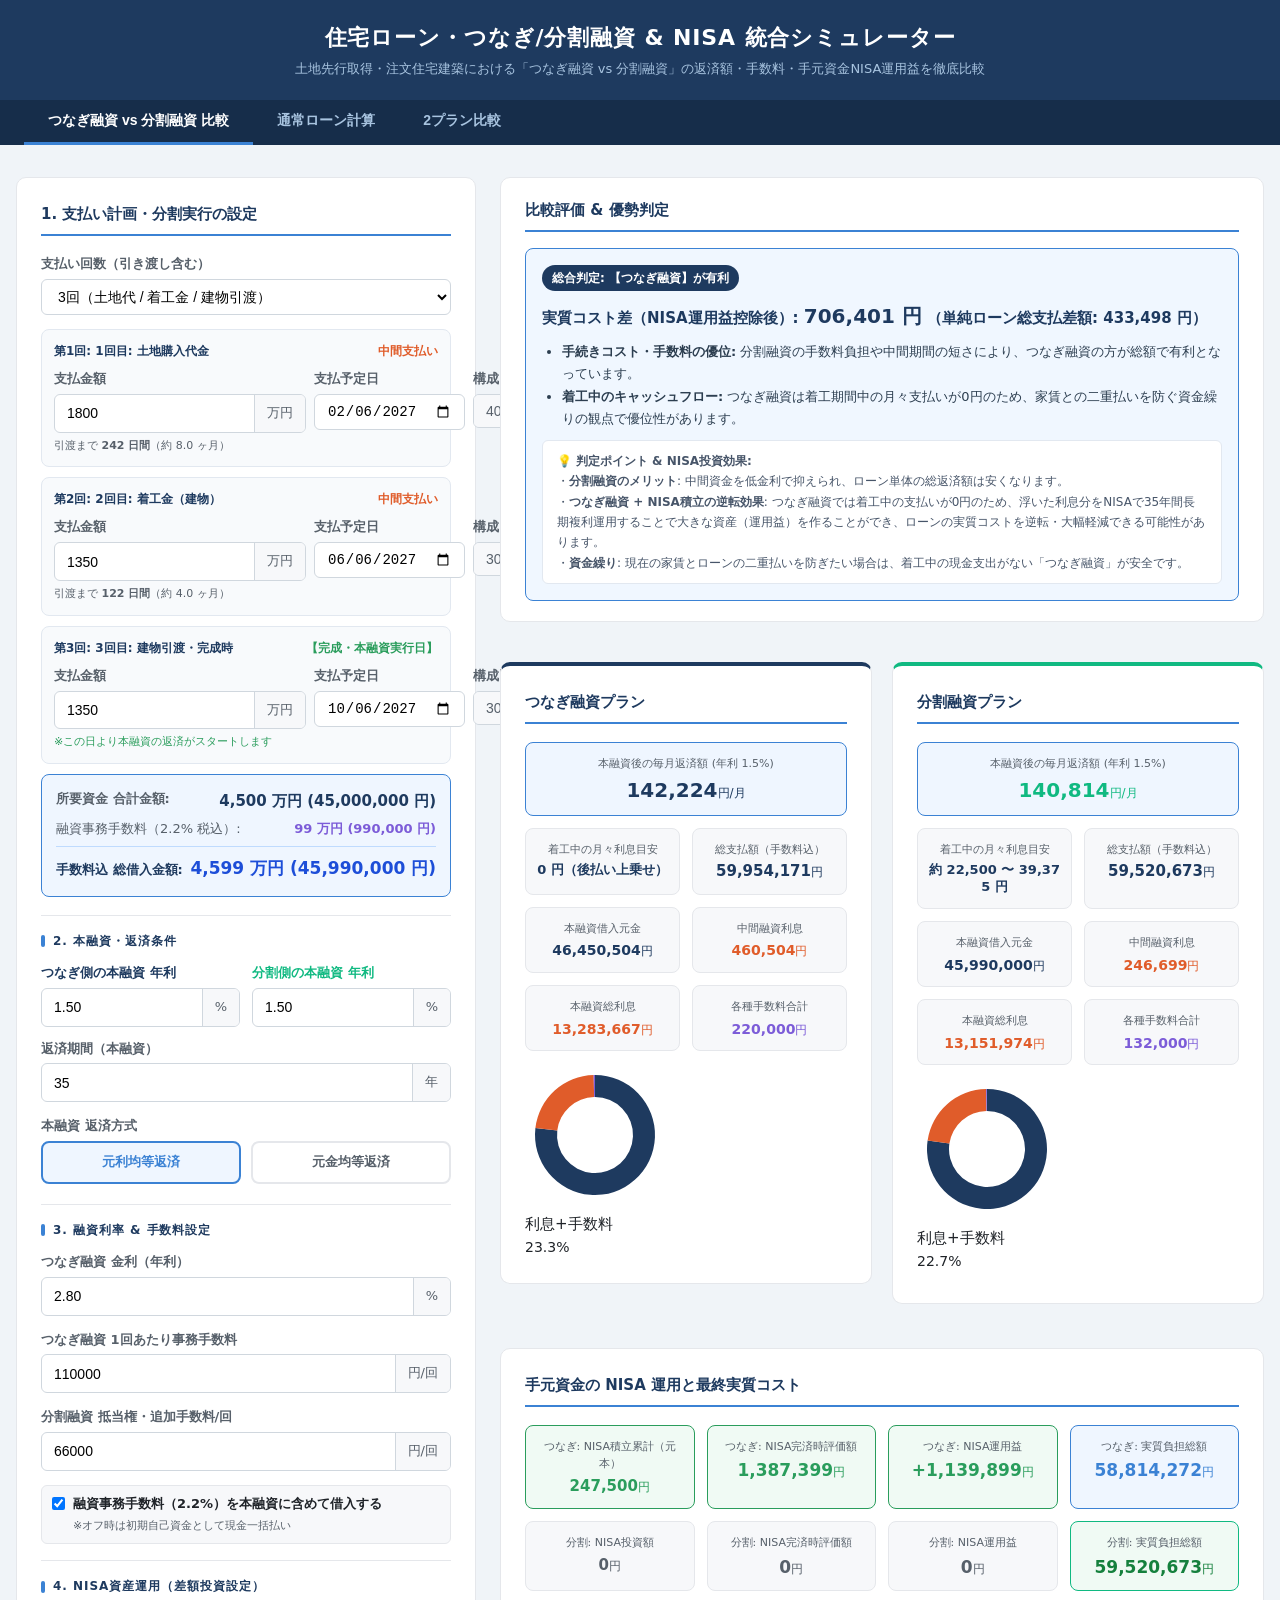
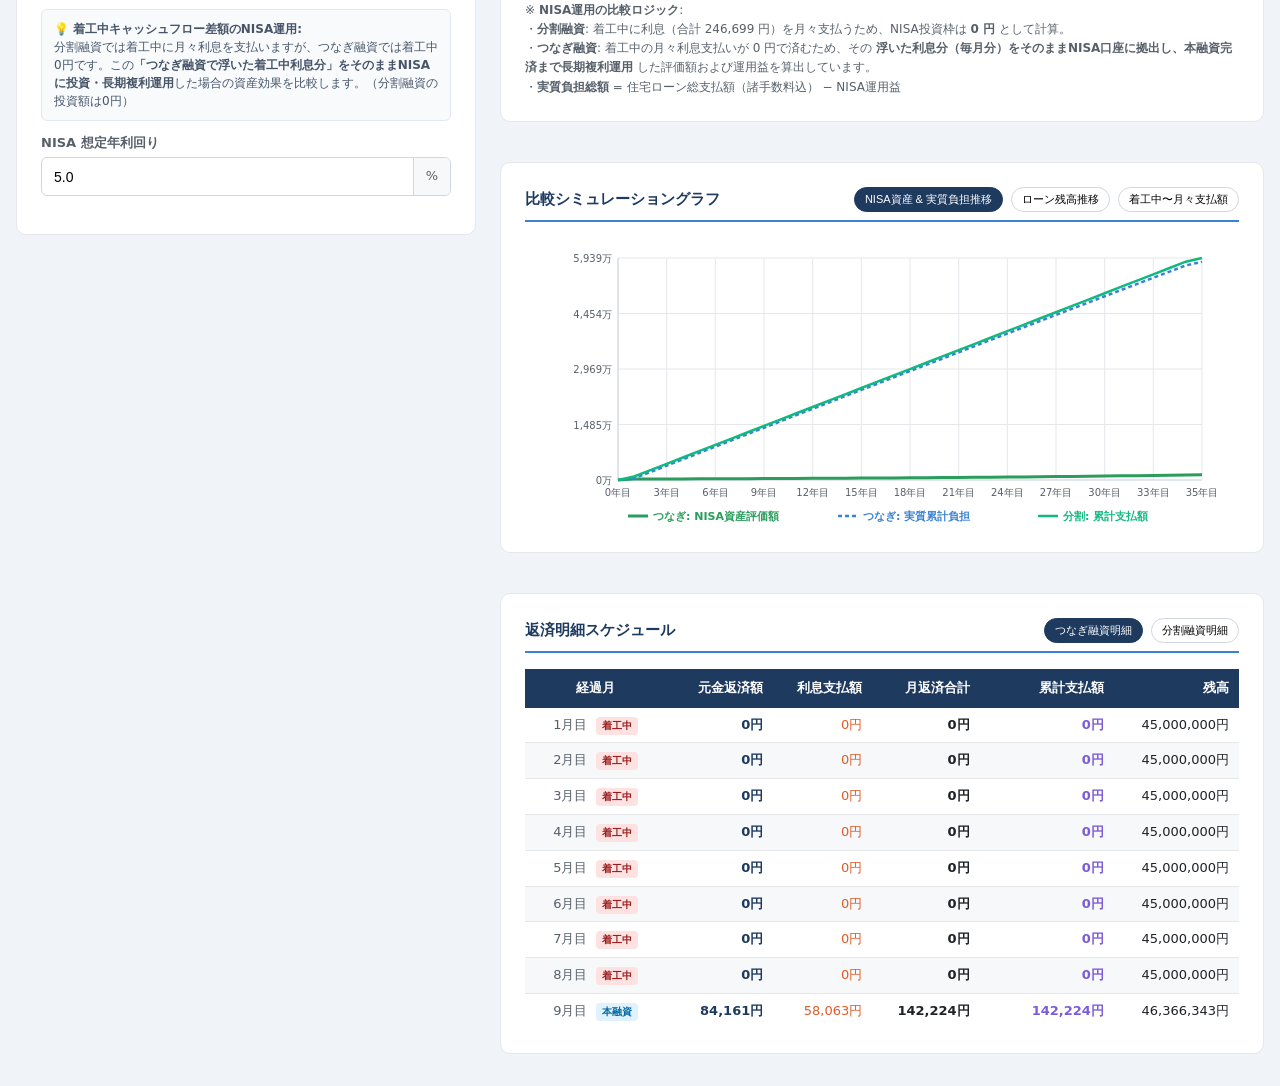
==== commit acd74860: "feat: つなぎ融資と分割融資で本融資の金利を個別に設定可能にする機能を追加" ====
--- a/index.html
+++ b/index.html
@@ -495,11 +495,20 @@
 
         <div class="section-divider">2. 本融資・返済条件</div>
 
-        <div class="form-group">
-          <label>本融資 金利（年利）</label>
-          <div class="input-wrap">
-            <input type="number" id="br-main-rate" value="1.50" min="0.01" max="15" step="0.01" />
-            <span class="input-unit">%</span>
+        <div style="display:grid;grid-template-columns:1fr 1fr;gap:12px;margin-bottom:12px;">
+          <div class="form-group" style="margin-bottom:0">
+            <label style="color:#1e3a5f;">つなぎ側の本融資 年利</label>
+            <div class="input-wrap">
+              <input type="number" id="br-main-rate-tsunagi" value="1.50" min="0.01" max="15" step="0.01" />
+              <span class="input-unit">%</span>
+            </div>
+          </div>
+          <div class="form-group" style="margin-bottom:0">
+            <label style="color:#10b981;">分割側の本融資 年利</label>
+            <div class="input-wrap">
+              <input type="number" id="br-main-rate-bunkatsu" value="1.50" min="0.01" max="15" step="0.01" />
+              <span class="input-unit">%</span>
+            </div>
           </div>
         </div>
 
@@ -1171,7 +1180,8 @@
 
   function runBridgeCompare() {
     try {
-      const mainRateEl = document.getElementById('br-main-rate');
+      const mainRateTsunagiEl = document.getElementById('br-main-rate-tsunagi');
+      const mainRateBunkatsuEl = document.getElementById('br-main-rate-bunkatsu');
       const yearsEl = document.getElementById('br-years');
       const repayRadio = document.querySelector('#repay-type-bridge input[type="radio"]:checked');
       const tsunagiRateEl = document.getElementById('br-tsunagi-rate');
@@ -1180,7 +1190,8 @@
       const includeFeeInLoanEl = document.getElementById('br-include-fee-in-loan');
       const nisaRateEl = document.getElementById('br-nisa-rate');
 
-      const mainRate = mainRateEl ? parseFloat(mainRateEl.value) : 1.5;
+      const mainRateTsunagi = mainRateTsunagiEl ? parseFloat(mainRateTsunagiEl.value) : 1.5;
+      const mainRateBunkatsu = mainRateBunkatsuEl ? parseFloat(mainRateBunkatsuEl.value) : 1.5;
       const years = yearsEl ? parseInt(yearsEl.value, 10) : 35;
       const mainMonths = Math.max(12, (isNaN(years) ? 35 : years) * 12);
       const repay = repayRadio ? repayRadio.value : 'equal_installment';
@@ -1270,10 +1281,10 @@
     const tsunagiExtraFees = intermediateCount * tsunagiFeePer;
     const tsunagiMainP = finalMainPrincipal + tsunagiTotalInterest;
 
-    // 本融資スケジュール (完成後 35年)
+    // 本融資スケジュール (完成後 35年: つなぎ用本融資年利)
     const tsunagiMainSchedule = repay === 'equal_installment'
-      ? calcEqualInstallment(tsunagiMainP, mainRate, mainMonths)
-      : calcEqualPrincipal(tsunagiMainP, mainRate, mainMonths);
+      ? calcEqualInstallment(tsunagiMainP, mainRateTsunagi, mainMonths)
+      : calcEqualPrincipal(tsunagiMainP, mainRateTsunagi, mainMonths);
 
     const maxConstMonths = Math.max(...stages.map(s => Math.ceil(s.months || 0)), 0);
 
@@ -1307,19 +1318,20 @@
     // -------------------------------------------------------------
     // 【プランB: 分割融資】
     // -------------------------------------------------------------
-    // 日割で実行日から本融資実行日までの利息を計算
+    // 日割で実行日から本融資実行日までの利息を計算（分割側の本融資利率を適用）
     let bunkatsuConstructionInterestTotal = 0;
     intermediateStages.forEach(s => {
-      const interest = s.amount * (mainRate / 100) * (s.days / 365);
+      const interest = s.amount * (mainRateBunkatsu / 100) * (s.days / 365);
       bunkatsuConstructionInterestTotal += interest;
     });
 
     const bunkatsuExtraFees = intermediateCount * bunkatsuFeePer;
     const bunkatsuMainP = finalMainPrincipal;
 
+    // 本融資スケジュール (完成後 35年: 分割用本融資年利)
     const bunkatsuMainSchedule = repay === 'equal_installment'
-      ? calcEqualInstallment(bunkatsuMainP, mainRate, mainMonths)
-      : calcEqualPrincipal(bunkatsuMainP, mainRate, mainMonths);
+      ? calcEqualInstallment(bunkatsuMainP, mainRateBunkatsu, mainMonths)
+      : calcEqualPrincipal(bunkatsuMainP, mainRateBunkatsu, mainMonths);
 
     const bunkatsuConstMonthlyPayments = [];
     for (let m = 1; m <= maxConstMonths; m++) {
@@ -1330,7 +1342,7 @@
           activeP += s.amount;
         }
       });
-      const monthlyInt = activeP * (mainRate / 100 / 12);
+      const monthlyInt = activeP * (mainRateBunkatsu / 100 / 12);
       bunkatsuConstMonthlyPayments.push({
         month: m,
         phase: 'bridge',
@@ -1431,6 +1443,7 @@
     renderBridgePlanSummary('br-tsunagi-summary', {
       type: 'つなぎ融資',
       constMonthly: '0 円（後払い上乗せ）',
+      mainRateApplied: mainRateTsunagi,
       mainMonthly: tsunagiMainSchedule[0].total,
       mainPrincipal: tsunagiMainP,
       totalPayment: tsunagiTotalPayment,
@@ -1444,6 +1457,7 @@
     renderBridgePlanSummary('br-bunkatsu-summary', {
       type: '分割融資',
       constMonthly: `約 ${fmt(bunkatsuConstMonthlyPayments.length > 0 ? bunkatsuConstMonthlyPayments[0].interest : 0)} 〜 ${fmt(bunkatsuConstMonthlyPayments.length > 0 ? bunkatsuConstMonthlyPayments[bunkatsuConstMonthlyPayments.length - 1].interest : 0)} 円`,
+      mainRateApplied: mainRateBunkatsu,
       mainMonthly: bunkatsuMainSchedule[0].total,
       mainPrincipal: bunkatsuMainP,
       totalPayment: bunkatsuTotalPayment,
@@ -1541,7 +1555,7 @@
     document.getElementById(targetId).innerHTML = `
       <div class="summary-grid" style="grid-template-columns:1fr 1fr;">
         <div class="summary-item highlight" style="grid-column:span 2">
-          <div class="s-label">本融資後の毎月返済額</div>
+          <div class="s-label">本融資後の毎月返済額 (年利 ${p.mainRateApplied}%)</div>
           <div class="s-val" style="color:${p.accentColor};font-size:20px">${fmt(p.mainMonthly)}<span>円/月</span></div>
         </div>
         <div class="summary-item">
@@ -1929,7 +1943,7 @@
   });
 
   // イベントリスナー登録 (Bridge)
-  ['br-main-rate','br-years','br-tsunagi-rate','br-tsunagi-fee-per','br-bunkatsu-fee-per','br-nisa-rate'].forEach(id => {
+  ['br-main-rate-tsunagi','br-main-rate-bunkatsu','br-years','br-tsunagi-rate','br-tsunagi-fee-per','br-bunkatsu-fee-per','br-nisa-rate'].forEach(id => {
     const el = document.getElementById(id);
     if (el) el.addEventListener('input', runBridgeCompare);
   });
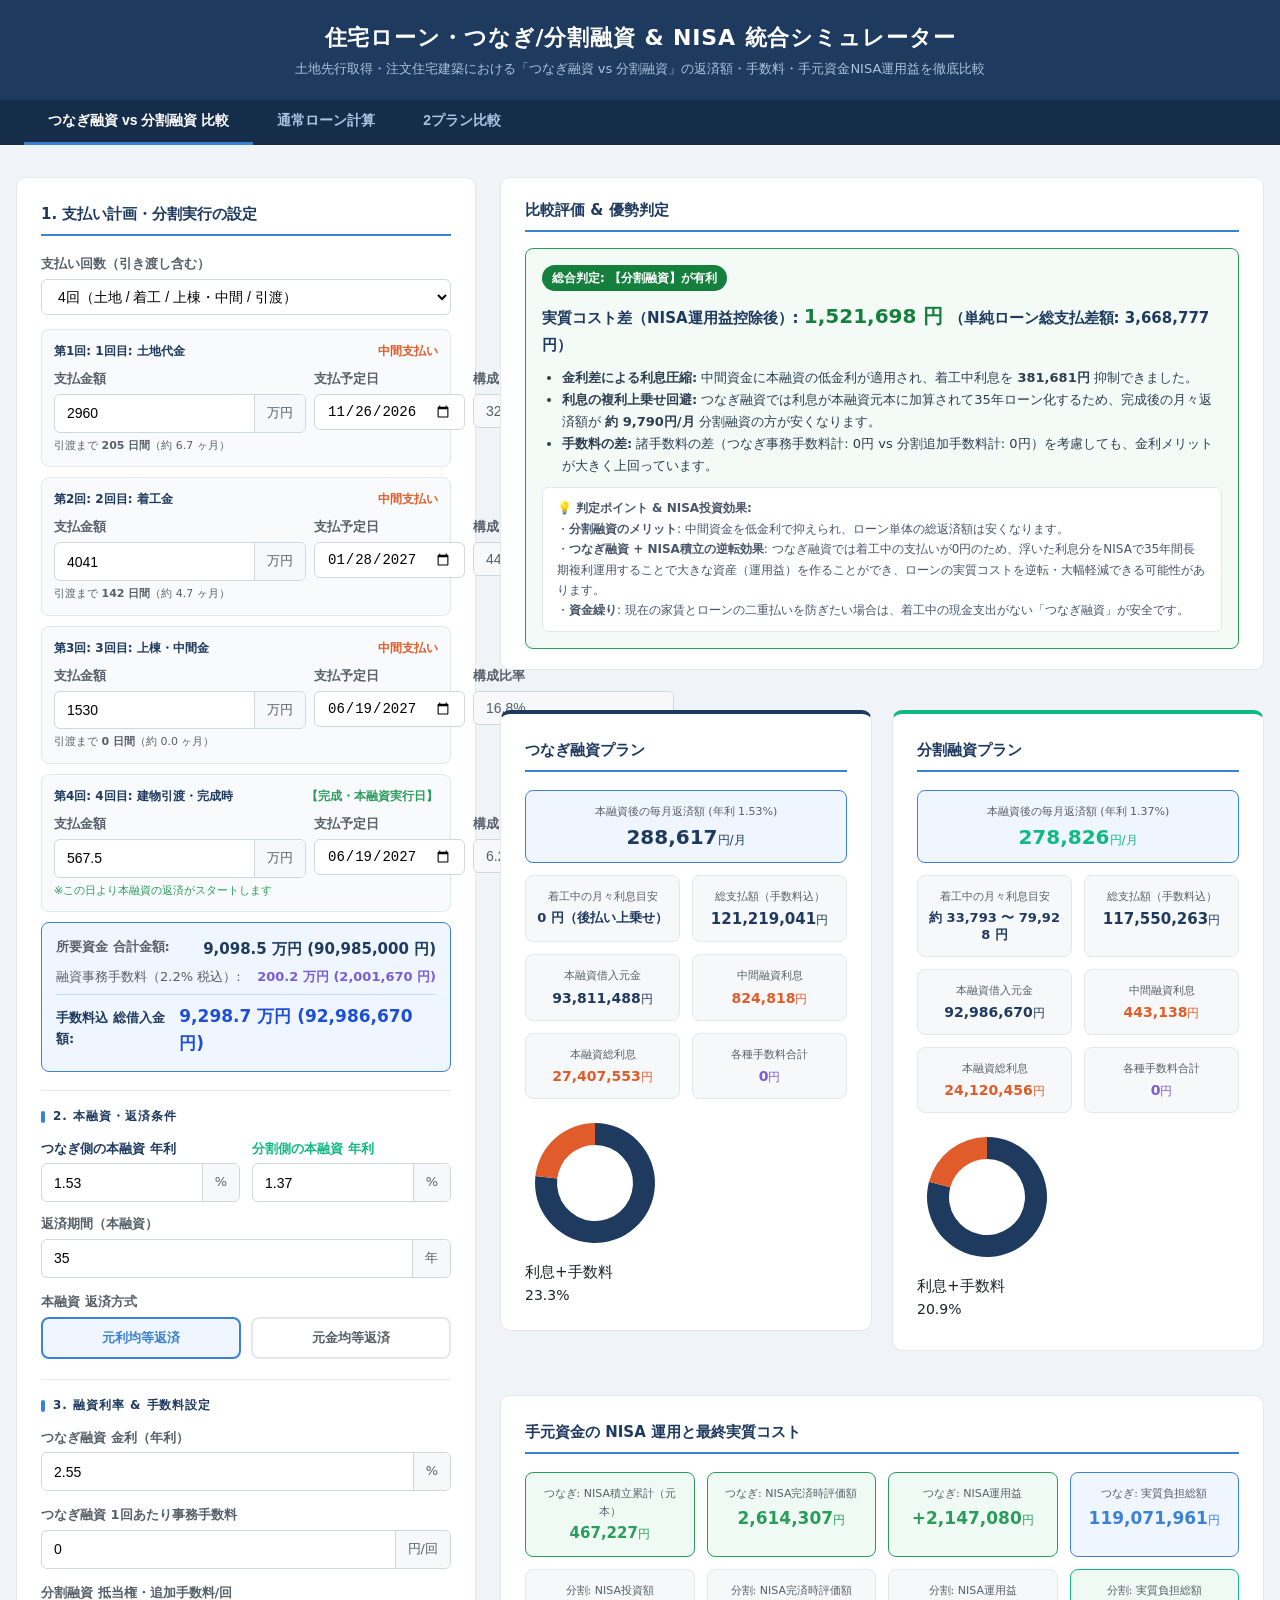
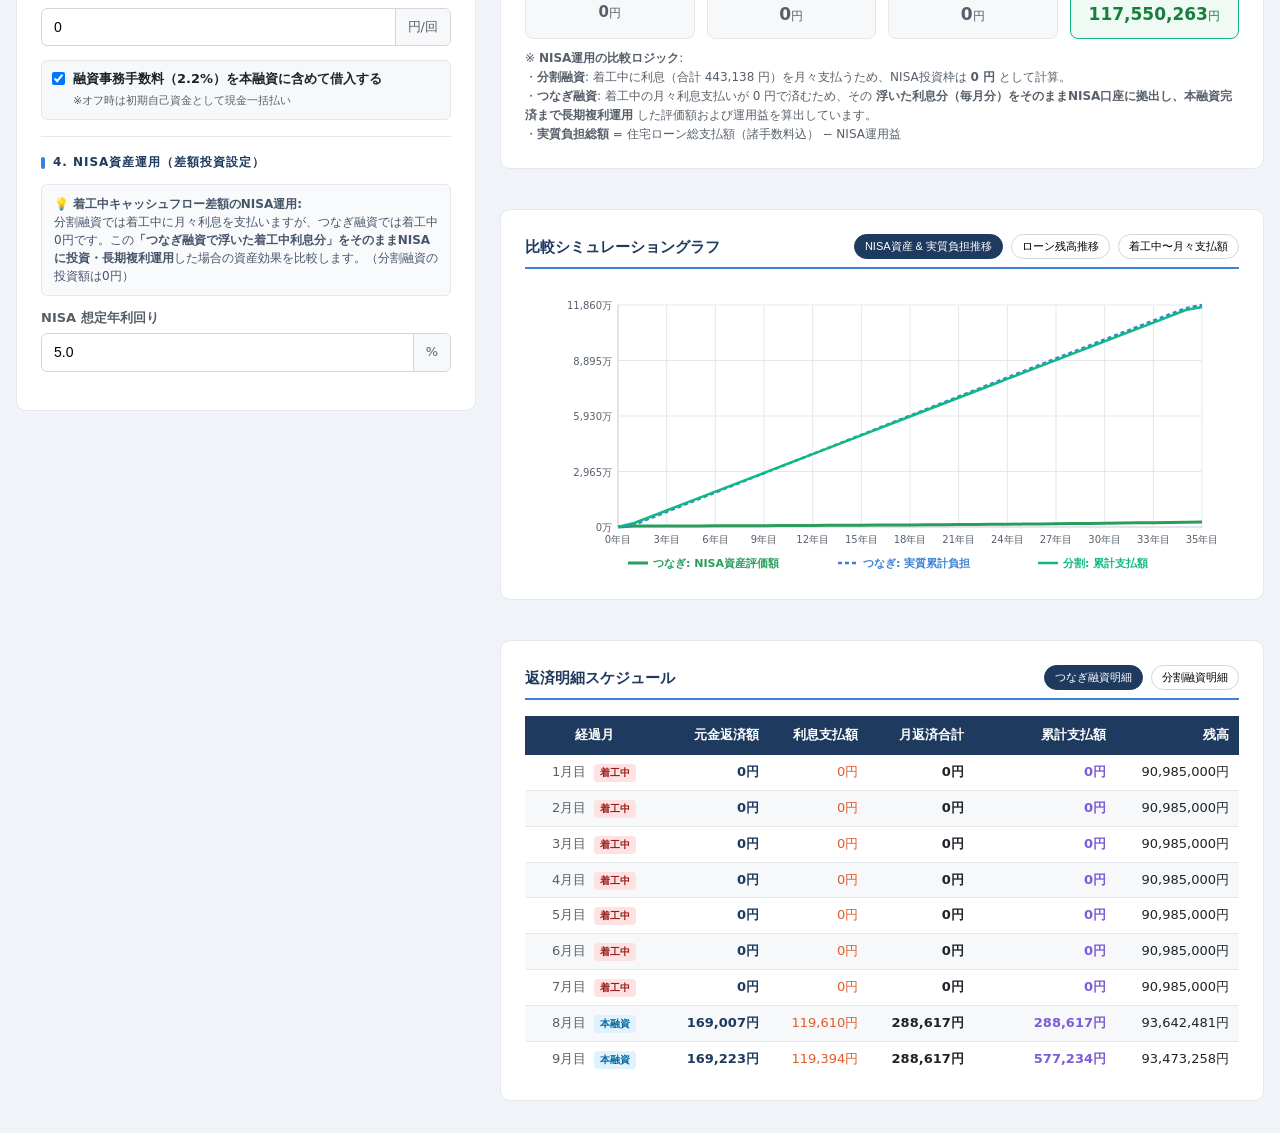
==== commit b54badc2: "feat: つなぎ融資 vs 分割融資の比較機能・モジュール分離・デフォルト条件の更新" ====
--- a/index.html
+++ b/index.html
@@ -4,437 +4,8 @@
   <meta charset="UTF-8" />
   <meta name="viewport" content="width=device-width, initial-scale=1.0" />
   <title>住宅ローン・つなぎ/分割融資 & NISA 統合シミュレーター</title>
-  <style>
-    *, *::before, *::after { box-sizing: border-box; margin: 0; padding: 0; }
-
-    body {
-      font-family: -apple-system, "Segoe UI", system-ui, sans-serif;
-      font-size: 15px;
-      line-height: 1.6;
-      background: #f0f4f8;
-      color: #1f2328;
-      min-height: 100vh;
-    }
-
-    header {
-      background: #1e3a5f;
-      color: #fff;
-      padding: 20px 24px;
-      text-align: center;
-    }
-    header h1 { font-size: 22px; font-weight: 700; letter-spacing: 0.04em; }
-    header p  { font-size: 13px; color: #a8c4e0; margin-top: 4px; }
-
-    /* ---- Tab Bar ---- */
-    .tab-bar {
-      background: #162d4a;
-      display: flex;
-      gap: 0;
-      padding: 0 24px;
-      overflow-x: auto;
-    }
-    .tab-btn {
-      padding: 12px 24px;
-      background: transparent;
-      border: none;
-      color: #a8c4e0;
-      font-size: 14px;
-      font-weight: 600;
-      cursor: pointer;
-      border-bottom: 3px solid transparent;
-      transition: color .2s, border-color .2s;
-      white-space: nowrap;
-    }
-    .tab-btn:hover { color: #fff; }
-    .tab-btn.active {
-      color: #fff;
-      border-bottom-color: #3b82d4;
-    }
-
-    .container {
-      max-width: 960px;
-      margin: 32px auto;
-      padding: 0 16px;
-      display: grid;
-      grid-template-columns: 360px 1fr;
-      gap: 24px;
-    }
-    @media (max-width: 800px) {
-      .container { grid-template-columns: 1fr; }
-    }
-
-    /* ---- Card ---- */
-    .card {
-      background: #fff;
-      border: 1px solid #e5e7eb;
-      border-radius: 10px;
-      padding: 24px;
-      margin-bottom: 20px;
-    }
-    .card:last-child { margin-bottom: 0; }
-    .card h2 {
-      font-size: 15px;
-      font-weight: 700;
-      margin-bottom: 18px;
-      color: #1e3a5f;
-      border-bottom: 2px solid #3b82d4;
-      padding-bottom: 8px;
-      display: flex;
-      align-items: center;
-      justify-content: space-between;
-    }
-
-    /* ---- Form ---- */
-    .form-group { margin-bottom: 14px; }
-    label {
-      display: block;
-      font-size: 13px;
-      color: #57606a;
-      margin-bottom: 4px;
-      font-weight: 600;
-    }
-    .input-wrap {
-      display: flex;
-      align-items: center;
-      border: 1px solid #d0d7de;
-      border-radius: 6px;
-      overflow: hidden;
-      background: #fff;
-      transition: border-color .2s;
-    }
-    .input-wrap:focus-within { border-color: #3b82d4; box-shadow: 0 0 0 3px rgba(59,130,212,.15); }
-    .input-wrap input, .input-wrap select {
-      flex: 1;
-      border: none;
-      outline: none;
-      padding: 8px 12px;
-      font-size: 14px;
-      background: transparent;
-      min-width: 0;
-    }
-    .input-unit {
-      padding: 8px 12px;
-      background: #f7f8fa;
-      color: #57606a;
-      font-size: 13px;
-      white-space: nowrap;
-      border-left: 1px solid #d0d7de;
-    }
-
-    .checkbox-wrap {
-      display: flex;
-      align-items: flex-start;
-      gap: 8px;
-      padding: 8px 10px;
-      background: #f7f8fa;
-      border: 1px solid #e5e7eb;
-      border-radius: 6px;
-      margin-bottom: 12px;
-      cursor: pointer;
-    }
-    .checkbox-wrap input[type="checkbox"] {
-      margin-top: 3px;
-      cursor: pointer;
-    }
-    .checkbox-wrap label {
-      font-size: 13px;
-      font-weight: 500;
-      color: #1f2328;
-      cursor: pointer;
-      margin-bottom: 0;
-    }
-
-    .repay-type {
-      display: grid;
-      grid-template-columns: 1fr 1fr;
-      gap: 10px;
-    }
-    .repay-type label {
-      cursor: pointer;
-      border: 2px solid #e5e7eb;
-      border-radius: 8px;
-      padding: 9px;
-      text-align: center;
-      font-size: 13px;
-      font-weight: 600;
-      color: #57606a;
-      transition: border-color .2s, color .2s, background .2s;
-    }
-    .repay-type input[type="radio"] { display: none; }
-    .repay-type label.active {
-      border-color: #3b82d4;
-      color: #3b82d4;
-      background: #eff6ff;
-    }
-
-    .section-divider {
-      font-size: 12px;
-      font-weight: 700;
-      color: #1e3a5f;
-      text-transform: uppercase;
-      letter-spacing: 0.08em;
-      border-top: 1px solid #e5e7eb;
-      padding-top: 16px;
-      margin: 16px 0 12px;
-      display: flex;
-      align-items: center;
-      gap: 8px;
-    }
-    .section-divider::before {
-      content: "";
-      display: inline-block;
-      width: 4px;
-      height: 12px;
-      background: #3b82d4;
-      border-radius: 2px;
-    }
-
-    /* ---- Stage / Split Funding Styles ---- */
-    .stage-item {
-      background: #f8fafc;
-      border: 1px solid #e2e8f0;
-      border-radius: 8px;
-      padding: 12px;
-      margin-bottom: 10px;
-    }
-    .stage-title {
-      font-size: 12px;
-      font-weight: 700;
-      color: #1e3a5f;
-      margin-bottom: 8px;
-      display: flex;
-      justify-content: space-between;
-    }
-    .stage-grid {
-      display: grid;
-      grid-template-columns: 1.2fr 1.3fr 0.8fr;
-      gap: 8px;
-    }
-    @media (max-width: 500px) {
-      .stage-grid {
-        grid-template-columns: 1fr;
-        gap: 8px;
-      }
-    }
-
-    /* ---- Right Panel ---- */
-    .right-panel { display: flex; flex-direction: column; gap: 20px; }
-
-    /* ---- Summary Grid ---- */
-    .summary-grid {
-      display: grid;
-      grid-template-columns: repeat(3, 1fr);
-      gap: 12px;
-      margin-bottom: 4px;
-    }
-    @media (max-width: 600px) { .summary-grid { grid-template-columns: 1fr 1fr; } }
-    .summary-item {
-      background: #f7f8fa;
-      border: 1px solid #e5e7eb;
-      border-radius: 8px;
-      padding: 12px 10px;
-      text-align: center;
-      min-width: 0;
-    }
-    .summary-item .s-label { font-size: 11px; color: #57606a; font-weight: 500; }
-    .summary-item .s-val {
-      font-size: 17px;
-      font-weight: 700;
-      color: #1e3a5f;
-      line-height: 1.3;
-      margin-top: 4px;
-      word-break: break-all;
-    }
-    .summary-item .s-val span { font-size: 12px; font-weight: 500; }
-    .summary-item.highlight { background: #eff6ff; border-color: #3b82d4; }
-    .summary-item.highlight .s-val { color: #3b82d4; }
-    .summary-item.success { background: #f0faf4; border-color: #2a9d5c; }
-    .summary-item.success .s-val { color: #2a9d5c; }
-    .summary-item.warn { background: #fff8f4; border-color: #e05c2a; }
-    .summary-item.warn .s-val { color: #e05c2a; }
-
-    /* ---- Verdict / Evaluation Box ---- */
-    .verdict-box {
-      border-radius: 8px;
-      padding: 16px;
-      margin-top: 16px;
-      font-size: 14px;
-      line-height: 1.7;
-    }
-    .verdict-box.tsunagi-win {
-      background: #f0f7ff;
-      border: 1.5px solid #3b82d4;
-    }
-    .verdict-box.bunkatsu-win {
-      background: #f4fbf7;
-      border: 1.5px solid #2a9d5c;
-    }
-    .verdict-box.draw {
-      background: #fdf8f0;
-      border: 1.5px solid #d97706;
-    }
-    .verdict-badge {
-      display: inline-block;
-      padding: 3px 10px;
-      border-radius: 20px;
-      font-size: 12px;
-      font-weight: 700;
-      color: #fff;
-      margin-bottom: 8px;
-    }
-    .badge-tsunagi { background: #1e3a5f; }
-    .badge-bunkatsu { background: #15803d; }
-    .badge-draw { background: #b45309; }
-
-    /* ---- Bridge Comparison Full Outer ---- */
-    .bridge-compare-outer {
-      max-width: 1300px;
-      margin: 32px auto;
-      padding: 0 16px;
-    }
-    .bridge-layout {
-      display: grid;
-      grid-template-columns: 460px 1fr;
-      gap: 24px;
-      align-items: start;
-    }
-    @media (max-width: 1050px) {
-      .bridge-layout { grid-template-columns: 1fr; }
-    }
-
-    .side-by-side-cards {
-      display: grid;
-      grid-template-columns: 1fr 1fr;
-      gap: 20px;
-      margin-bottom: 24px;
-    }
-    @media (max-width: 800px) {
-      .side-by-side-cards { grid-template-columns: 1fr; }
-    }
-
-    .plan-card-tsunagi { border-top: 4px solid #1e3a5f; }
-    .plan-card-bunkatsu { border-top: 4px solid #10b981; }
-
-    /* ---- Table ---- */
-    .table-wrap { overflow-x: auto; }
-    table {
-      width: 100%;
-      border-collapse: collapse;
-      font-size: 13px;
-    }
-    thead tr { background: #1e3a5f; color: #fff; }
-    thead th {
-      padding: 9px 10px;
-      text-align: right;
-      font-weight: 600;
-      white-space: nowrap;
-    }
-    thead th:first-child { text-align: center; }
-    tbody tr:nth-child(even) { background: #f7f8fa; }
-    tbody tr:hover { background: #eff6ff; }
-    tbody td {
-      padding: 7px 10px;
-      text-align: right;
-      border-bottom: 1px solid #e5e7eb;
-      white-space: nowrap;
-    }
-    tbody td:first-child { text-align: center; color: #57606a; }
-    .td-principal  { color: #1e3a5f; font-weight: 600; }
-    .td-interest   { color: #e05c2a; }
-    .td-total      { font-weight: 700; }
-    .td-cumulative { color: #7c5cd8; font-weight: 600; }
-    .td-nisa       { color: #2a9d5c; font-weight: 600; }
-    .phase-badge {
-      display: inline-block;
-      font-size: 10px;
-      padding: 1px 6px;
-      border-radius: 4px;
-      font-weight: 600;
-      margin-left: 4px;
-    }
-    .phase-bridge { background: #fee2e2; color: #991b1b; }
-    .phase-main   { background: #e0f2fe; color: #0369a1; }
-
-    /* ---- Compare View ---- */
-    .compare-outer {
-      max-width: 1100px;
-      margin: 32px auto;
-      padding: 0 16px;
-    }
-    .compare-inputs {
-      display: grid;
-      grid-template-columns: 1fr 1fr;
-      gap: 24px;
-      margin-bottom: 24px;
-    }
-    @media (max-width: 700px) {
-      .compare-inputs { grid-template-columns: 1fr; }
-    }
-    .compare-col-label {
-      font-size: 13px;
-      font-weight: 700;
-      text-transform: uppercase;
-      letter-spacing: 0.06em;
-      margin-bottom: 12px;
-      padding: 6px 12px;
-      border-radius: 6px;
-      color: #fff;
-    }
-    .compare-col-label.label-a { background: #1e3a5f; }
-    .compare-col-label.label-b { background: #a05a00; }
-    .compare-summaries {
-      display: grid;
-      grid-template-columns: 1fr 1fr;
-      gap: 24px;
-      margin-bottom: 24px;
-    }
-    @media (max-width: 700px) {
-      .compare-summaries { grid-template-columns: 1fr; }
-    }
-    .compare-card-a { border-top: 3px solid #1e3a5f !important; }
-    .compare-card-b { border-top: 3px solid #c07020 !important; }
-
-    /* ---- Year Tabs ---- */
-    .year-tabs {
-      display: flex;
-      gap: 6px;
-      flex-wrap: wrap;
-      margin-bottom: 10px;
-      max-height: 80px;
-      overflow-y: auto;
-    }
-    .year-tab {
-      padding: 4px 10px;
-      border: 1px solid #d0d7de;
-      border-radius: 20px;
-      background: #fff;
-      font-size: 11px;
-      cursor: pointer;
-      transition: all .15s;
-      white-space: nowrap;
-    }
-    .year-tab.active {
-      background: #1e3a5f;
-      border-color: #1e3a5f;
-      color: #fff;
-    }
-
-    /* ---- Area Chart Tooltip ---- */
-    .area-chart-wrap { position: relative; margin-top: 20px; overflow-x: auto; }
-    .area-tooltip {
-      position: absolute;
-      background: #1e3a5f;
-      color: #fff;
-      font-size: 12px;
-      line-height: 1.6;
-      padding: 8px 12px;
-      border-radius: 6px;
-      pointer-events: none;
-      white-space: nowrap;
-      display: none;
-      z-index: 10;
-    }
-  </style>
+  <!-- 外部CSS -->
+  <link rel="stylesheet" href="css/style.css" />
 </head>
 <body>
 
@@ -466,8 +37,8 @@
             <select id="br-stages-count">
               <option value="1">1回（完成時一括支払い）</option>
               <option value="2">2回（土地代 / 建物引渡）</option>
-              <option value="3" selected>3回（土地代 / 着工金 / 建物引渡）</option>
-              <option value="4">4回（土地 / 着工 / 上棟・中間 / 引渡）</option>
+              <option value="3">3回（土地代 / 着工金 / 建物引渡）</option>
+              <option value="4" selected>4回（土地 / 着工 / 上棟・中間 / 引渡）</option>
               <option value="5">5回（5分割支払い）</option>
             </select>
           </div>
@@ -499,14 +70,14 @@
           <div class="form-group" style="margin-bottom:0">
             <label style="color:#1e3a5f;">つなぎ側の本融資 年利</label>
             <div class="input-wrap">
-              <input type="number" id="br-main-rate-tsunagi" value="1.50" min="0.01" max="15" step="0.01" />
+              <input type="number" id="br-main-rate-tsunagi" value="1.53" min="0.01" max="15" step="0.01" />
               <span class="input-unit">%</span>
             </div>
           </div>
           <div class="form-group" style="margin-bottom:0">
             <label style="color:#10b981;">分割側の本融資 年利</label>
             <div class="input-wrap">
-              <input type="number" id="br-main-rate-bunkatsu" value="1.50" min="0.01" max="15" step="0.01" />
+              <input type="number" id="br-main-rate-bunkatsu" value="1.37" min="0.01" max="15" step="0.01" />
               <span class="input-unit">%</span>
             </div>
           </div>
@@ -539,7 +110,7 @@
         <div class="form-group">
           <label>つなぎ融資 金利（年利）</label>
           <div class="input-wrap">
-            <input type="number" id="br-tsunagi-rate" value="2.80" min="0.01" max="15" step="0.05" />
+            <input type="number" id="br-tsunagi-rate" value="2.55" min="0.01" max="15" step="0.05" />
             <span class="input-unit">%</span>
           </div>
         </div>
@@ -547,7 +118,7 @@
         <div class="form-group">
           <label>つなぎ融資 1回あたり事務手数料</label>
           <div class="input-wrap">
-            <input type="number" id="br-tsunagi-fee-per" value="110000" min="0" step="5000" />
+            <input type="number" id="br-tsunagi-fee-per" value="0" min="0" step="5000" />
             <span class="input-unit">円/回</span>
           </div>
         </div>
@@ -555,7 +126,7 @@
         <div class="form-group">
           <label>分割融資 抵当権・追加手数料/回</label>
           <div class="input-wrap">
-            <input type="number" id="br-bunkatsu-fee-per" value="66000" min="0" step="5000" />
+            <input type="number" id="br-bunkatsu-fee-per" value="0" min="0" step="5000" />
             <span class="input-unit">円/回</span>
           </div>
         </div>
@@ -902,1421 +473,12 @@
 </div>
 
 <!-- ====================================================================== -->
-<!-- JavaScript -->
-<!-- ====================================================================== -->
-<script>
-  // ---- 共通フォーマッタ ----
-  const fmt = n => Math.round(n).toLocaleString('ja-JP');
-  const fmtMan = n => (Math.round(n / 1000) / 10).toLocaleString('ja-JP');
-
-  // ---- タブ切り替え ----
-  document.querySelectorAll('.tab-btn').forEach(btn => {
-    btn.addEventListener('click', () => {
-      document.querySelectorAll('.tab-btn').forEach(b => b.classList.remove('active'));
-      btn.classList.add('active');
-      const tab = btn.dataset.tab;
-      document.getElementById('view-bridge-compare').style.display = tab === 'bridge-compare' ? '' : 'none';
-      document.getElementById('view-single').style.display        = tab === 'single'         ? '' : 'none';
-      document.getElementById('view-compare').style.display       = tab === 'compare'        ? '' : 'none';
-      if (tab === 'bridge-compare') runBridgeCompare();
-      else if (tab === 'single') runSingle();
-      else if (tab === 'compare') runCompare();
-    });
-  });
-
-  // ---- Radio ラベルの active 制御 ----
-  function initRadioStyle(groupSelector) {
-    document.querySelectorAll(groupSelector + ' input[type="radio"]').forEach(radio => {
-      radio.addEventListener('change', () => updateRadioStyleFor(groupSelector));
-    });
-    updateRadioStyleFor(groupSelector);
-  }
-  function updateRadioStyleFor(groupSelector) {
-    document.querySelectorAll(groupSelector + ' label').forEach(lbl => lbl.classList.remove('active'));
-    const checked = document.querySelector(groupSelector + ' input[type="radio"]:checked');
-    if (checked) checked.closest('label').classList.add('active');
-  }
-  initRadioStyle('#repay-type');
-  initRadioStyle('#repay-type-a');
-  initRadioStyle('#repay-type-b');
-  initRadioStyle('#repay-type-bridge');
-
-  // ---- 計算エンジン: 元利均等 ----
-  function calcEqualInstallment(P, annualRate, months) {
-    const r = annualRate / 12 / 100;
-    const schedule = [];
-    if (r === 0) {
-      const monthly = P / months;
-      let balance = P;
-      for (let m = 1; m <= months; m++) {
-        balance -= monthly;
-        schedule.push({ month: m, principal: monthly, interest: 0, total: monthly, balance: Math.max(0, balance) });
-      }
-      return schedule;
-    }
-    const monthly = P * r * Math.pow(1 + r, months) / (Math.pow(1 + r, months) - 1);
-    let balance = P;
-    for (let m = 1; m <= months; m++) {
-      const interest  = balance * r;
-      const principal = monthly - interest;
-      balance -= principal;
-      schedule.push({ month: m, principal, interest, total: monthly, balance: Math.max(0, balance) });
-    }
-    return schedule;
-  }
-
-  // ---- 計算エンジン: 元金均等 ----
-  function calcEqualPrincipal(P, annualRate, months) {
-    const r = annualRate / 12 / 100;
-    const principalPerMonth = P / months;
-    const schedule = [];
-    let balance = P;
-    for (let m = 1; m <= months; m++) {
-      const interest = balance * r;
-      const total    = principalPerMonth + interest;
-      balance -= principalPerMonth;
-      schedule.push({ month: m, principal: principalPerMonth, interest, total, balance: Math.max(0, balance) });
-    }
-    return schedule;
-  }
-
-  // ---- 計算エンジン: NISA 月次複利 ----
-  function calcNisa(balance, monthly, annualRate, months) {
-    const monthlyRate = Math.pow(1 + annualRate / 100, 1 / 12) - 1;
-    const values = [];
-    let val = balance;
-    for (let m = 1; m <= months; m++) {
-      val = (val + monthly) * (1 + monthlyRate);
-      values.push(val);
-    }
-    return values;
-  }
-
-  // ---- SVG ドーナツ ----
-  function buildDonut(principal, interest, fee = 0) {
-    const total = principal + interest + fee;
-    const pPct  = principal / total;
-    const iPct  = interest / total;
-    const fPct  = fee / total;
-
-    const R = 60, r = 38, cx = 70, cy = 70, size = 140;
-    function polarToXY(cx, cy, R, angleDeg) {
-      const a = (angleDeg - 90) * Math.PI / 180;
-      return [cx + R * Math.cos(a), cy + R * Math.sin(a)];
-    }
-    function slice(startDeg, sweepDeg, color) {
-      if (sweepDeg <= 0) return '';
-      if (sweepDeg >= 360) sweepDeg = 359.99;
-      const [x1, y1] = polarToXY(cx, cy, R, startDeg);
-      const [x2, y2] = polarToXY(cx, cy, R, startDeg + sweepDeg);
-      const [ix1, iy1] = polarToXY(cx, cy, r, startDeg);
-      const [ix2, iy2] = polarToXY(cx, cy, r, startDeg + sweepDeg);
-      const large = sweepDeg > 180 ? 1 : 0;
-      return `<path d="M${x1},${y1} A${R},${R} 0 ${large},1 ${x2},${y2} L${ix2},${iy2} A${r},${r} 0 ${large},0 ${ix1},${iy1} Z" fill="${color}" />`;
-    }
-
-    const pSweep = pPct * 360;
-    const iSweep = iPct * 360;
-    const fSweep = 360 - pSweep - iSweep;
-
-    let res = `<svg width="${size}" height="${size}" viewBox="0 0 ${size} ${size}">`;
-    res += slice(0, pSweep, '#1e3a5f');
-    res += slice(pSweep, iSweep, '#e05c2a');
-    if (fee > 0) res += slice(pSweep + iSweep, fSweep, '#7c5cd8');
-    res += `</svg>`;
-    return res;
-  }
-
-  // ======================================================================
-  // つなぎ融資 vs 分割融資 シミュレーション実装
-  // ======================================================================
-
-  const defaultStageConfigs = {
-    1: [
-      { name: '1回目: 建物引渡・完成時', pct: 100, monthsBefore: 0 }
-    ],
-    2: [
-      { name: '1回目: 土地購入代金', pct: 40, monthsBefore: 8 },
-      { name: '2回目: 建物引渡・完成時', pct: 60, monthsBefore: 0 }
-    ],
-    3: [
-      { name: '1回目: 土地購入代金', pct: 40, monthsBefore: 8 },
-      { name: '2回目: 着工金（建物）', pct: 30, monthsBefore: 4 },
-      { name: '3回目: 建物引渡・完成時', pct: 30, monthsBefore: 0 }
-    ],
-    4: [
-      { name: '1回目: 土地購入代金', pct: 35, monthsBefore: 9 },
-      { name: '2回目: 着工金', pct: 25, monthsBefore: 6 },
-      { name: '3回目: 上棟・中間金', pct: 20, monthsBefore: 3 },
-      { name: '4回目: 建物引渡・完成時', pct: 20, monthsBefore: 0 }
-    ],
-    5: [
-      { name: '1回目: 土地手付・取得', pct: 30, monthsBefore: 10 },
-      { name: '2回目: 土地残代金', pct: 20, monthsBefore: 8 },
-      { name: '3回目: 建物着工金', pct: 20, monthsBefore: 5 },
-      { name: '4回目: 建物中間金', pct: 15, monthsBefore: 2 },
-      { name: '5回目: 建物引渡・完成時', pct: 15, monthsBefore: 0 }
-    ]
-  };
-
-  function formatDateOffset(monthsOffset, dayOffset = 0) {
-    const d = new Date();
-    d.setMonth(d.getMonth() + monthsOffset);
-    if (dayOffset !== 0) d.setDate(d.getDate() + dayOffset);
-    const y = d.getFullYear();
-    const m = String(d.getMonth() + 1).padStart(2, '0');
-    const day = String(d.getDate()).padStart(2, '0');
-    return `${y}-${m}-${day}`;
-  }
-
-  const defaultStagePresets = {
-    1: [
-      { name: '1回目: 建物引渡・完成時', amountMan: 4500, date: formatDateOffset(10) }
-    ],
-    2: [
-      { name: '1回目: 土地購入代金', amountMan: 1800, date: formatDateOffset(2) },
-      { name: '2回目: 建物引渡・完成時', amountMan: 2700, date: formatDateOffset(10) }
-    ],
-    3: [
-      { name: '1回目: 土地購入代金', amountMan: 1800, date: formatDateOffset(2) },
-      { name: '2回目: 着工金（建物）', amountMan: 1350, date: formatDateOffset(6) },
-      { name: '3回目: 建物引渡・完成時', amountMan: 1350, date: formatDateOffset(10) }
-    ],
-    4: [
-      { name: '1回目: 土地購入代金', amountMan: 1600, date: formatDateOffset(1) },
-      { name: '2回目: 着工金', amountMan: 1100, date: formatDateOffset(4) },
-      { name: '3回目: 上棟・中間金', amountMan: 900, date: formatDateOffset(7) },
-      { name: '4回目: 建物引渡・完成時', amountMan: 900, date: formatDateOffset(10) }
-    ],
-    5: [
-      { name: '1回目: 土地手付・取得', amountMan: 1350, date: formatDateOffset(1) },
-      { name: '2回目: 土地残代金', amountMan: 900, date: formatDateOffset(3) },
-      { name: '3回目: 建物着工金', amountMan: 900, date: formatDateOffset(5) },
-      { name: '4回目: 建物中間金', amountMan: 675, date: formatDateOffset(8) },
-      { name: '5回目: 建物引渡・完成時', amountMan: 675, date: formatDateOffset(10) }
-    ]
-  };
-
-  function updateStageInputs() {
-    const count = parseInt(document.getElementById('br-stages-count').value, 10);
-    const container = document.getElementById('stage-inputs-container');
-    const presets = defaultStagePresets[count] || defaultStagePresets[3];
-
-    let html = '';
-    presets.forEach((cfg, idx) => {
-      const isFinal = (idx === count - 1);
-      html += `
-        <div class="stage-item" data-idx="${idx}">
-          <div class="stage-title">
-            <span>第${idx + 1}回: ${cfg.name}</span>
-            ${isFinal ? '<span style="color:#2a9d5c">【完成・本融資実行日】</span>' : '<span style="color:#e05c2a">中間支払い</span>'}
-          </div>
-          <div class="stage-grid" style="grid-template-columns: 1.3fr 1.3fr 0.8fr;">
-            <div class="form-group" style="margin-bottom:0">
-              <label>支払金額</label>
-              <div class="input-wrap">
-                <input type="number" class="stg-amt" data-idx="${idx}" value="${cfg.amountMan}" min="0" step="10" />
-                <span class="input-unit">万円</span>
-              </div>
-            </div>
-            <div class="form-group" style="margin-bottom:0">
-              <label>支払予定日</label>
-              <div class="input-wrap">
-                <input type="date" class="stg-date" data-idx="${idx}" value="${cfg.date}" />
-              </div>
-            </div>
-            <div class="form-group" style="margin-bottom:0">
-              <label>構成比率</label>
-              <div class="input-wrap">
-                <input type="text" class="stg-pct" data-idx="${idx}" readonly style="background:#f7f8fa;color:#57606a;" value="0%" />
-              </div>
-            </div>
-          </div>
-          <div class="stg-days-info" style="font-size:11px;color:#57606a;margin-top:4px;"></div>
-        </div>
-      `;
-    });
-    container.innerHTML = html;
-
-    // 各ステージの入力イベントリスナー
-    container.querySelectorAll('.stage-item').forEach(item => {
-      const amtInp = item.querySelector('.stg-amt');
-      const dateInp = item.querySelector('.stg-date');
-
-      amtInp.addEventListener('input', () => {
-        updateStagePercentages();
-        runBridgeCompare();
-      });
-
-      dateInp.addEventListener('change', () => {
-        runBridgeCompare();
-      });
-    });
-
-    updateStagePercentages();
-  }
-
-  // 各行のパーセンテージ（構成比）を再計算
-  function updateStagePercentages() {
-    const stageItems = document.querySelectorAll('#stage-inputs-container .stage-item');
-    let sumMan = 0;
-    stageItems.forEach(el => {
-      sumMan += parseFloat(el.querySelector('.stg-amt').value) || 0;
-    });
-    stageItems.forEach(el => {
-      const amt = parseFloat(el.querySelector('.stg-amt').value) || 0;
-      const pct = sumMan > 0 ? (Math.round((amt / sumMan) * 1000) / 10) : 0;
-      el.querySelector('.stg-pct').value = `${pct}%`;
-    });
-    return sumMan;
-  }
-
-  let lastTsunagiSchedule = [];
-  let lastBunkatsuSchedule = [];
-  let lastNisaTrackTsunagi = [];
-  let lastMaxConstMonths = 0;
-  let activeTableTab = 'tsunagi';
-  let activeChartTab = 'nisa';
-
-  function runBridgeCompare() {
-    try {
-      const mainRateTsunagiEl = document.getElementById('br-main-rate-tsunagi');
-      const mainRateBunkatsuEl = document.getElementById('br-main-rate-bunkatsu');
-      const yearsEl = document.getElementById('br-years');
-      const repayRadio = document.querySelector('#repay-type-bridge input[type="radio"]:checked');
-      const tsunagiRateEl = document.getElementById('br-tsunagi-rate');
-      const tsunagiFeePerEl = document.getElementById('br-tsunagi-fee-per');
-      const bunkatsuFeePerEl = document.getElementById('br-bunkatsu-fee-per');
-      const includeFeeInLoanEl = document.getElementById('br-include-fee-in-loan');
-      const nisaRateEl = document.getElementById('br-nisa-rate');
-
-      const mainRateTsunagi = mainRateTsunagiEl ? parseFloat(mainRateTsunagiEl.value) : 1.5;
-      const mainRateBunkatsu = mainRateBunkatsuEl ? parseFloat(mainRateBunkatsuEl.value) : 1.5;
-      const years = yearsEl ? parseInt(yearsEl.value, 10) : 35;
-      const mainMonths = Math.max(12, (isNaN(years) ? 35 : years) * 12);
-      const repay = repayRadio ? repayRadio.value : 'equal_installment';
-
-      const tsunagiRate = tsunagiRateEl ? parseFloat(tsunagiRateEl.value) : 2.8;
-      const tsunagiFeePer = tsunagiFeePerEl ? parseFloat(tsunagiFeePerEl.value) || 0 : 0;
-      const bunkatsuFeePer = bunkatsuFeePerEl ? parseFloat(bunkatsuFeePerEl.value) || 0 : 0;
-      const includeFeeInLoan = includeFeeInLoanEl ? includeFeeInLoanEl.checked : true;
-      const nisaAnnualRate = nisaRateEl ? parseFloat(nisaRateEl.value) || 0 : 5.0;
-
-      // 1. 各ステージ情報の取得
-      const stageItems = document.querySelectorAll('#stage-inputs-container .stage-item');
-      if (stageItems.length === 0) return;
-
-      const stages = [];
-      let calculatedStageSum = 0;
-      stageItems.forEach((el, idx) => {
-        const amtInp = el.querySelector('.stg-amt');
-        const dateInp = el.querySelector('.stg-date');
-        const amtMan = amtInp ? (parseFloat(amtInp.value) || 0) : 0;
-        const dateVal = dateInp ? dateInp.value : '';
-        const amtYen = amtMan * 10000;
-        calculatedStageSum += amtYen;
-        stages.push({
-          idx: idx + 1,
-          amount: amtYen,
-          amountMan: amtMan,
-          dateStr: dateVal,
-          dateObj: dateVal ? new Date(dateVal) : new Date(),
-          isFinal: (idx === stageItems.length - 1)
-        });
-      });
-
-      const effectiveTotalPrincipal = calculatedStageSum;
-      const finalStage = stages[stages.length - 1];
-      const finalDate = finalStage ? finalStage.dateObj : new Date();
-
-      // 各ステージの日数・月数計算と情報ラベル更新
-      stages.forEach((s, idx) => {
-        const itemEl = stageItems[idx];
-        const infoEl = itemEl.querySelector('.stg-days-info');
-        if (s.isFinal) {
-          s.days = 0;
-          s.months = 0;
-          if (infoEl) infoEl.innerHTML = `<span style="color:#2a9d5c;">※この日より本融資の返済がスタートします</span>`;
-        } else {
-          const diffMs = Math.max(0, finalDate.getTime() - s.dateObj.getTime());
-          const days = Math.round(diffMs / (1000 * 60 * 60 * 24));
-          s.days = days;
-          s.months = days / 30.4375;
-          if (infoEl) {
-            infoEl.innerHTML = `引渡まで <strong>${days} 日間</strong>（約 ${(days / 30.4).toFixed(1)} ヶ月）`;
-          }
-        }
-      });
-
-      const intermediateStages = stages.filter(s => !s.isFinal && s.days > 0);
-      const intermediateCount = stages.filter(s => !s.isFinal).length;
-
-      // 2. 本融資の手数料 (2.2% 税込)
-      const baseBankFee = effectiveTotalPrincipal * 0.022;
-      const totalWithFee = effectiveTotalPrincipal + baseBankFee;
-
-      // 分割実行合計ボックスの表示更新
-      const sumPEl = document.getElementById('stg-sum-principal');
-      const sumFEl = document.getElementById('stg-sum-fee');
-      const sumTotEl = document.getElementById('stg-sum-total-with-fee');
-      if (sumPEl) sumPEl.textContent = `${fmtMan(effectiveTotalPrincipal)} 万円 (${fmt(effectiveTotalPrincipal)} 円)`;
-      if (sumFEl) sumFEl.textContent = `${fmtMan(baseBankFee)} 万円 (${fmt(baseBankFee)} 円)`;
-      if (sumTotEl) sumTotEl.textContent = `${fmtMan(totalWithFee)} 万円 (${fmt(totalWithFee)} 円)`;
-
-      if (effectiveTotalPrincipal <= 0) return;
-
-      // 借入元金の確定 (手数料を含めるかどうか)
-      const finalMainPrincipal = includeFeeInLoan ? totalWithFee : effectiveTotalPrincipal;
-
-    // -------------------------------------------------------------
-    // 【プランA: つなぎ融資】
-    // -------------------------------------------------------------
-    // 日割計算: 利息 = 借入額 × 年利 × (日数 / 365)
-    let tsunagiTotalInterest = 0;
-    intermediateStages.forEach(s => {
-      const interest = s.amount * (tsunagiRate / 100) * (s.days / 365);
-      tsunagiTotalInterest += interest;
-    });
-
-    const tsunagiExtraFees = intermediateCount * tsunagiFeePer;
-    const tsunagiMainP = finalMainPrincipal + tsunagiTotalInterest;
-
-    // 本融資スケジュール (完成後 35年: つなぎ用本融資年利)
-    const tsunagiMainSchedule = repay === 'equal_installment'
-      ? calcEqualInstallment(tsunagiMainP, mainRateTsunagi, mainMonths)
-      : calcEqualPrincipal(tsunagiMainP, mainRateTsunagi, mainMonths);
-
-    const maxConstMonths = Math.max(...stages.map(s => Math.ceil(s.months || 0)), 0);
-
-    const tsunagiFullSchedule = [];
-    for (let m = 1; m <= maxConstMonths; m++) {
-      tsunagiFullSchedule.push({
-        month: m,
-        phase: 'bridge',
-        principal: 0,
-        interest: 0,
-        total: 0,
-        balance: effectiveTotalPrincipal
-      });
-    }
-    tsunagiMainSchedule.forEach(r => {
-      tsunagiFullSchedule.push({
-        month: maxConstMonths + r.month,
-        phase: 'main',
-        principal: r.principal,
-        interest: r.interest,
-        total: r.total,
-        balance: r.balance
-      });
-    });
-
-    const tsunagiMainInterest = tsunagiMainSchedule.reduce((s, r) => s + r.interest, 0);
-    const tsunagiTotalPayment = tsunagiMainSchedule.reduce((s, r) => s + r.total, 0)
-      + (includeFeeInLoan ? 0 : baseBankFee)
-      + tsunagiExtraFees;
-
-    // -------------------------------------------------------------
-    // 【プランB: 分割融資】
-    // -------------------------------------------------------------
-    // 日割で実行日から本融資実行日までの利息を計算（分割側の本融資利率を適用）
-    let bunkatsuConstructionInterestTotal = 0;
-    intermediateStages.forEach(s => {
-      const interest = s.amount * (mainRateBunkatsu / 100) * (s.days / 365);
-      bunkatsuConstructionInterestTotal += interest;
-    });
-
-    const bunkatsuExtraFees = intermediateCount * bunkatsuFeePer;
-    const bunkatsuMainP = finalMainPrincipal;
-
-    // 本融資スケジュール (完成後 35年: 分割用本融資年利)
-    const bunkatsuMainSchedule = repay === 'equal_installment'
-      ? calcEqualInstallment(bunkatsuMainP, mainRateBunkatsu, mainMonths)
-      : calcEqualPrincipal(bunkatsuMainP, mainRateBunkatsu, mainMonths);
-
-    const bunkatsuConstMonthlyPayments = [];
-    for (let m = 1; m <= maxConstMonths; m++) {
-      const monthsBeforeThisMonth = maxConstMonths - m + 1;
-      let activeP = 0;
-      stages.forEach(s => {
-        if (!s.isFinal && s.months >= monthsBeforeThisMonth - 0.5) {
-          activeP += s.amount;
-        }
-      });
-      const monthlyInt = activeP * (mainRateBunkatsu / 100 / 12);
-      bunkatsuConstMonthlyPayments.push({
-        month: m,
-        phase: 'bridge',
-        activePrincipal: activeP,
-        principal: 0,
-        interest: monthlyInt,
-        total: monthlyInt,
-        balance: effectiveTotalPrincipal
-      });
-    }
-
-    const bunkatsuFullSchedule = [];
-    bunkatsuConstMonthlyPayments.forEach(r => bunkatsuFullSchedule.push(r));
-    bunkatsuMainSchedule.forEach(r => {
-      bunkatsuFullSchedule.push({
-        month: maxConstMonths + r.month,
-        phase: 'main',
-        principal: r.principal,
-        interest: r.interest,
-        total: r.total,
-        balance: r.balance
-      });
-    });
-
-    const bunkatsuMainInterest = bunkatsuMainSchedule.reduce((s, r) => s + r.interest, 0);
-    const bunkatsuTotalPayment = bunkatsuMainSchedule.reduce((s, r) => s + r.total, 0)
-      + bunkatsuConstructionInterestTotal
-      + (includeFeeInLoan ? 0 : baseBankFee)
-      + bunkatsuExtraFees;
-
-    lastTsunagiSchedule = tsunagiFullSchedule;
-    lastBunkatsuSchedule = bunkatsuFullSchedule;
-
-    // -------------------------------------------------------------
-    // 【NISA 運用シミュレーション】
-    // ユーザー仕様:
-    // 分割融資の時はNISA投資金額はゼロ（0円）。
-    // つなぎ融資の時は、分割融資で支払う利息分（着工中の月々利息）をそのままNISAに投資・複利運用。
-    // -------------------------------------------------------------
-    const totalSimMonths = maxConstMonths + mainMonths;
-    const monthlyRate = Math.pow(1 + nisaAnnualRate / 100, 1 / 12) - 1;
-
-    // 分割融資: 投資額0
-    const bunkatsuNisaFinal = 0;
-    const bunkatsuNisaInvested = 0;
-    const bunkatsuNisaGain = 0;
-
-    // つなぎ融資: 着工中の各月に「分割融資なら支払っていた利息」をNISAに積立投入
-    // 完成後は追加拠出なしで35年間複利運用を継続
-    let tsunagiNisaBalance = 0;
-    let tsunagiTotalContributed = 0;
-    const tsunagiNisaTrack = [];
-
-    // 着工期間中 (1 〜 maxConstMonths)
-    for (let m = 0; m < maxConstMonths; m++) {
-      const savedInterest = bunkatsuConstMonthlyPayments[m] ? bunkatsuConstMonthlyPayments[m].interest : 0;
-      tsunagiNisaBalance = (tsunagiNisaBalance + savedInterest) * (1 + monthlyRate);
-      tsunagiTotalContributed += savedInterest;
-      tsunagiNisaTrack.push(tsunagiNisaBalance);
-    }
-    // 本融資返済期間中 (追加積立なしで複利成長)
-    for (let m = 0; m < mainMonths; m++) {
-      tsunagiNisaBalance = tsunagiNisaBalance * (1 + monthlyRate);
-      tsunagiNisaTrack.push(tsunagiNisaBalance);
-    }
-
-    const tsunagiNisaFinal = tsunagiNisaBalance;
-    const tsunagiNisaInvested = tsunagiTotalContributed;
-    const tsunagiNisaGain = Math.max(0, tsunagiNisaFinal - tsunagiNisaInvested);
-    lastNisaTrackTsunagi = tsunagiNisaTrack;
-    lastMaxConstMonths = maxConstMonths;
-
-    // 実質負担総額 (総支払額 - NISA評価益)
-    const tsunagiNetCost = tsunagiTotalPayment - tsunagiNisaGain;
-    const bunkatsuNetCost = bunkatsuTotalPayment - bunkatsuNisaGain;
-    const diffNetCost = Math.abs(tsunagiNetCost - bunkatsuNetCost);
-    const isBunkatsuWin = bunkatsuNetCost < tsunagiNetCost;
-
-    // -------------------------------------------------------------
-    // UI表示: サマリー & 判定
-    // -------------------------------------------------------------
-    renderVerdict(
-      isBunkatsuWin,
-      tsunagiTotalPayment,
-      bunkatsuTotalPayment,
-      tsunagiNetCost,
-      bunkatsuNetCost,
-      diffNetCost,
-      tsunagiTotalInterest,
-      bunkatsuConstructionInterestTotal,
-      tsunagiMainSchedule[0].total,
-      bunkatsuMainSchedule[0].total,
-      tsunagiExtraFees,
-      bunkatsuExtraFees,
-      includeFeeInLoan
-    );
-
-    renderBridgePlanSummary('br-tsunagi-summary', {
-      type: 'つなぎ融資',
-      constMonthly: '0 円（後払い上乗せ）',
-      mainRateApplied: mainRateTsunagi,
-      mainMonthly: tsunagiMainSchedule[0].total,
-      mainPrincipal: tsunagiMainP,
-      totalPayment: tsunagiTotalPayment,
-      intermediateInterest: tsunagiTotalInterest,
-      mainInterest: tsunagiMainInterest,
-      totalInterest: tsunagiTotalInterest + tsunagiMainInterest,
-      fees: (includeFeeInLoan ? 0 : baseBankFee) + tsunagiExtraFees,
-      accentColor: '#1e3a5f'
-    });
-
-    renderBridgePlanSummary('br-bunkatsu-summary', {
-      type: '分割融資',
-      constMonthly: `約 ${fmt(bunkatsuConstMonthlyPayments.length > 0 ? bunkatsuConstMonthlyPayments[0].interest : 0)} 〜 ${fmt(bunkatsuConstMonthlyPayments.length > 0 ? bunkatsuConstMonthlyPayments[bunkatsuConstMonthlyPayments.length - 1].interest : 0)} 円`,
-      mainRateApplied: mainRateBunkatsu,
-      mainMonthly: bunkatsuMainSchedule[0].total,
-      mainPrincipal: bunkatsuMainP,
-      totalPayment: bunkatsuTotalPayment,
-      intermediateInterest: bunkatsuConstructionInterestTotal,
-      mainInterest: bunkatsuMainInterest,
-      totalInterest: bunkatsuConstructionInterestTotal + bunkatsuMainInterest,
-      fees: (includeFeeInLoan ? 0 : baseBankFee) + bunkatsuExtraFees,
-      accentColor: '#10b981'
-    });
-
-    renderBridgeNisaSummary(
-      tsunagiNisaInvested,
-      bunkatsuNisaInvested,
-      tsunagiNisaFinal,
-      bunkatsuNisaFinal,
-      tsunagiNisaGain,
-      bunkatsuNisaGain,
-      tsunagiNetCost,
-      bunkatsuNetCost,
-      bunkatsuConstructionInterestTotal
-    );
-
-    // グラフ
-    renderBridgeCharts(tsunagiFullSchedule, bunkatsuFullSchedule, maxConstMonths);
-
-    // テーブル
-    renderBridgeScheduleTable();
-    } catch (err) {
-      console.error('runBridgeCompare error:', err);
-    }
-  }
-
-  // ---- 判定コメント描画 ----
-  function renderVerdict(
-    isBunkatsuWin,
-    tsunagiTotalPay,
-    bunkatsuTotalPay,
-    tsunagiNet,
-    bunkatsuNet,
-    diffNet,
-    tsunagiInterInt,
-    bunkatsuInterInt,
-    tsunagiMonthly,
-    bunkatsuMonthly,
-    tsunagiExtraFees,
-    bunkatsuExtraFees,
-    includeFeeInLoan
-  ) {
-    const box = document.getElementById('br-verdict-content');
-    const diffPay = Math.abs(tsunagiTotalPay - bunkatsuTotalPay);
-    const winPlan = isBunkatsuWin ? '分割融資' : 'つなぎ融資';
-    const winClass = isBunkatsuWin ? 'bunkatsu-win' : 'tsunagi-win';
-    const badgeClass = isBunkatsuWin ? 'badge-bunkatsu' : 'badge-tsunagi';
-
-    let reasonList = '';
-    if (isBunkatsuWin) {
-      reasonList = `
-        <ul style="margin: 8px 0 8px 20px; font-size:13px; color:#2c3e50;">
-          <li><strong>金利差による利息圧縮:</strong> 中間資金に本融資の低金利が適用され、着工中利息を <strong>${fmt(Math.max(0, tsunagiInterInt - bunkatsuInterInt))}円</strong> 抑制できました。</li>
-          <li><strong>利息の複利上乗せ回避:</strong> つなぎ融資では利息が本融資元本に加算されて35年ローン化するため、完成後の月々返済額が <strong>約 ${fmt(Math.max(0, tsunagiMonthly - bunkatsuMonthly))}円/月</strong> 分割融資の方が安くなります。</li>
-          <li><strong>手数料の差:</strong> 諸手数料の差（つなぎ事務手数料計: ${fmt(tsunagiExtraFees)}円 vs 分割追加手数料計: ${fmt(bunkatsuExtraFees)}円）を考慮しても、金利メリットが大きく上回っています。</li>
-        </ul>
-      `;
-    } else {
-      reasonList = `
-        <ul style="margin: 8px 0 8px 20px; font-size:13px; color:#2c3e50;">
-          <li><strong>手続きコスト・手数料の優位:</strong> 分割融資の手数料負担や中間期間の短さにより、つなぎ融資の方が総額で有利となっています。</li>
-          <li><strong>着工中のキャッシュフロー:</strong> つなぎ融資は着工期間中の月々支払いが0円のため、家賃との二重払いを防ぐ資金繰りの観点で優位性があります。</li>
-        </ul>
-      `;
-    }
-
-    box.innerHTML = `
-      <div class="verdict-box ${winClass}">
-        <span class="verdict-badge ${badgeClass}">総合判定: 【${winPlan}】が有利</span>
-        <div style="font-size:15px;font-weight:700;color:#1e3a5f;margin-bottom:6px;">
-          実質コスト差（NISA運用益控除後）: <span style="font-size:20px;color:${isBunkatsuWin ? '#15803d' : '#1e3a5f'}">${fmt(diffNet)} 円</span> （単純ローン総支払差額: ${fmt(diffPay)} 円）
-        </div>
-        <div>
-          ${reasonList}
-          <div style="background:#fff;padding:10px 14px;border-radius:6px;border:1px solid #e2e8f0;font-size:12px;color:#475569;margin-top:10px;">
-            💡 <strong>判定ポイント & NISA投資効果:</strong><br>
-            ・<strong>分割融資のメリット</strong>: 中間資金を低金利で抑えられ、ローン単体の総返済額は安くなります。<br>
-            ・<strong>つなぎ融資 + NISA積立の逆転効果</strong>: つなぎ融資では着工中の支払いが0円のため、浮いた利息分をNISAで35年間長期複利運用することで大きな資産（運用益）を作ることができ、ローンの実質コストを逆転・大幅軽減できる可能性があります。<br>
-            ・<strong>資金繰り</strong>: 現在の家賃とローンの二重払いを防ぎたい場合は、着工中の現金支出がない「つなぎ融資」が安全です。
-          </div>
-        </div>
-      </div>
-    `;
-  }
-
-  // ---- 各プランのサマリーHTML ----
-  function renderBridgePlanSummary(targetId, p) {
-    const donutSvg = buildDonut(p.mainPrincipal, p.totalInterest, p.fees);
-    document.getElementById(targetId).innerHTML = `
-      <div class="summary-grid" style="grid-template-columns:1fr 1fr;">
-        <div class="summary-item highlight" style="grid-column:span 2">
-          <div class="s-label">本融資後の毎月返済額 (年利 ${p.mainRateApplied}%)</div>
-          <div class="s-val" style="color:${p.accentColor};font-size:20px">${fmt(p.mainMonthly)}<span>円/月</span></div>
-        </div>
-        <div class="summary-item">
-          <div class="s-label">着工中の月々利息目安</div>
-          <div class="s-val" style="font-size:13px">${p.constMonthly}</div>
-        </div>
-        <div class="summary-item">
-          <div class="s-label">総支払額（手数料込）</div>
-          <div class="s-val" style="font-size:15px">${fmt(p.totalPayment)}<span>円</span></div>
-        </div>
-        <div class="summary-item">
-          <div class="s-label">本融資借入元金</div>
-          <div class="s-val" style="font-size:14px">${fmt(p.mainPrincipal)}<span>円</span></div>
-        </div>
-        <div class="summary-item">
-          <div class="s-label">中間融資利息</div>
-          <div class="s-val" style="font-size:14px;color:#e05c2a">${fmt(p.intermediateInterest)}<span>円</span></div>
-        </div>
-        <div class="summary-item">
-          <div class="s-label">本融資総利息</div>
-          <div class="s-val" style="font-size:14px;color:#e05c2a">${fmt(p.mainInterest)}<span>円</span></div>
-        </div>
-        <div class="summary-item">
-          <div class="s-label">各種手数料合計</div>
-          <div class="s-val" style="font-size:14px;color:#7c5cd8">${fmt(p.fees)}<span>円</span></div>
-        </div>
-      </div>
-      <div class="chart-row" style="margin-top:14px;justify-content:center;">
-        <div class="donut-wrap">
-          ${donutSvg}
-          <div class="donut-center">
-            <div class="dc-label">利息+手数料</div>
-            <div class="dc-val" style="font-size:14px">${((p.totalInterest + p.fees) / p.totalPayment * 100).toFixed(1)}%</div>
-          </div>
-        </div>
-      </div>
-    `;
-  }
-
-  // ---- NISAサマリーHTML ----
-  function renderBridgeNisaSummary(tsunagiInvested, bunkatsuInvested, tsunagiFinal, bunkatsuFinal, tsunagiGain, bunkatsuGain, tsunagiNet, bunkatsuNet, bunkatsuIntTotal) {
-    const target = document.getElementById('br-nisa-summary');
-    target.innerHTML = `
-      <div class="summary-grid" style="grid-template-columns: repeat(4, 1fr);">
-        <div class="summary-item success">
-          <div class="s-label">つなぎ: NISA積立累計（元本）</div>
-          <div class="s-val" style="font-size:15px">${fmt(tsunagiInvested)}<span>円</span></div>
-        </div>
-        <div class="summary-item success">
-          <div class="s-label">つなぎ: NISA完済時評価額</div>
-          <div class="s-val">${fmt(tsunagiFinal)}<span>円</span></div>
-        </div>
-        <div class="summary-item success">
-          <div class="s-label">つなぎ: NISA運用益</div>
-          <div class="s-val">+${fmt(tsunagiGain)}<span>円</span></div>
-        </div>
-        <div class="summary-item highlight">
-          <div class="s-label">つなぎ: 実質負担総額</div>
-          <div class="s-val">${fmt(tsunagiNet)}<span>円</span></div>
-        </div>
-
-        <div class="summary-item">
-          <div class="s-label">分割: NISA投資額</div>
-          <div class="s-val" style="font-size:15px;color:#57606a">0<span>円</span></div>
-        </div>
-        <div class="summary-item">
-          <div class="s-label">分割: NISA完済時評価額</div>
-          <div class="s-val" style="color:#57606a">0<span>円</span></div>
-        </div>
-        <div class="summary-item">
-          <div class="s-label">分割: NISA運用益</div>
-          <div class="s-val" style="color:#57606a">0<span>円</span></div>
-        </div>
-        <div class="summary-item highlight" style="border-color:#10b981;background:#f0faf4;">
-          <div class="s-label">分割: 実質負担総額</div>
-          <div class="s-val" style="color:#15803d">${fmt(bunkatsuNet)}<span>円</span></div>
-        </div>
-      </div>
-      <div style="font-size:12px;color:#57606a;margin-top:10px;line-height:1.6;">
-        ※ <strong>NISA運用の比較ロジック</strong>:<br>
-        ・<strong>分割融資</strong>: 着工中に利息（合計 ${fmt(bunkatsuIntTotal)} 円）を月々支払うため、NISA投資枠は <strong>0 円</strong> として計算。<br>
-        ・<strong>つなぎ融資</strong>: 着工中の月々利息支払いが 0 円で済むため、その <strong>浮いた利息分（毎月分）をそのままNISA口座に拠出し、本融資完済まで長期複利運用</strong> した評価額および運用益を算出しています。<br>
-        ・<strong>実質負担総額</strong> = 住宅ローン総支払額（諸手数料込） − NISA運用益
-      </div>
-    `;
-  }
-
-  // ---- グラフ描画 (純SVG / 3タブ対応) ----
-  function renderBridgeCharts(tsunagiSch, bunkatsuSch, maxConstMonths) {
-    if (!tsunagiSch || tsunagiSch.length === 0) return;
-
-    const W = 680, H = 290;
-    const ML = 76, MR = 20, MT = 20, MB = 48;
-    const PW = W - ML - MR, PH = H - MT - MB;
-    const totalM = tsunagiSch.length;
-
-    if (activeChartTab === 'nisa') {
-      // 1. NISA資産評価額 & 実質負担額の推移
-      const ptsNisa = [];
-      const ptsNetT = [];
-      const ptsNetB = [];
-      const xLabels = [];
-      const step = 12;
-
-      let cumPayT = 0;
-      let cumPayB = 0;
-      for (let m = 0; m < totalM; m++) {
-        cumPayT += tsunagiSch[m].total;
-        cumPayB += bunkatsuSch[m].total;
-        if (m % step === 0 || m === totalM - 1) {
-          const nisaVal = lastNisaTrackTsunagi[m] || 0;
-          ptsNisa.push(nisaVal);
-          ptsNetT.push(Math.max(0, cumPayT - nisaVal));
-          ptsNetB.push(cumPayB);
-          xLabels.push(Math.floor(m / 12));
-        }
-      }
-
-      const maxVal = Math.max(...ptsNisa, ...ptsNetT, ...ptsNetB, 100000);
-      const N = ptsNisa.length;
-      const xOf = i => ML + (i / (N - 1)) * PW;
-      const yOf = v => MT + PH - (v / maxVal) * PH;
-
-      let yAxis = '';
-      for (let i = 0; i <= 4; i++) {
-        const val = (maxVal / 4) * i;
-        const y = yOf(val);
-        yAxis += `<line x1="${ML}" y1="${y}" x2="${ML+PW}" y2="${y}" stroke="#e5e7eb" stroke-width="1"/>`;
-        yAxis += `<text x="${ML-6}" y="${y+4}" text-anchor="end" font-size="10" fill="#57606a">${fmt(val/10000)}万</text>`;
-      }
-
-      let xAxis = '';
-      for (let i = 0; i < xLabels.length; i += 3) {
-        const x = xOf(i);
-        xAxis += `<line x1="${x}" y1="${MT}" x2="${x}" y2="${MT+PH}" stroke="#e5e7eb" stroke-width="1"/>`;
-        xAxis += `<text x="${x}" y="${MT+PH+16}" text-anchor="middle" font-size="10" fill="#57606a">${xLabels[i]}年目</text>`;
-      }
-
-      const pathNisa = ptsNisa.map((v, i) => `${xOf(i)},${yOf(v)}`).join(' ');
-      const pathNetT = ptsNetT.map((v, i) => `${xOf(i)},${yOf(v)}`).join(' ');
-      const pathNetB = ptsNetB.map((v, i) => `${xOf(i)},${yOf(v)}`).join(' ');
-
-      const legendY = MT + PH + 36;
-      const legend = `
-        <line x1="${ML + 10}" y1="${legendY}" x2="${ML + 30}" y2="${legendY}" stroke="#2a9d5c" stroke-width="3"/>
-        <text x="${ML + 35}" y="${legendY + 4}" font-size="11" fill="#2a9d5c" font-weight="600">つなぎ: NISA資産評価額</text>
-        <line x1="${ML + 220}" y1="${legendY}" x2="${ML + 240}" y2="${legendY}" stroke="#3b82d4" stroke-width="2.5" stroke-dasharray="4,3"/>
-        <text x="${ML + 245}" y="${legendY + 4}" font-size="11" fill="#3b82d4" font-weight="600">つなぎ: 実質累計負担</text>
-        <line x1="${ML + 420}" y1="${legendY}" x2="${ML + 440}" y2="${legendY}" stroke="#10b981" stroke-width="2.5"/>
-        <text x="${ML + 445}" y="${legendY + 4}" font-size="11" fill="#10b981" font-weight="600">分割: 累計支払額</text>
-      `;
-
-      document.getElementById('br-chart-content').innerHTML = `
-        <div style="overflow-x:auto">
-          <svg width="${W}" height="${H}" viewBox="0 0 ${W} ${H}" style="max-width:100%;display:block;margin:0 auto">
-            ${yAxis}${xAxis}
-            <line x1="${ML}" y1="${MT}" x2="${ML}" y2="${MT+PH}" stroke="#d0d7de" stroke-width="1"/>
-            <line x1="${ML}" y1="${MT+PH}" x2="${ML+PW}" y2="${MT+PH}" stroke="#d0d7de" stroke-width="1"/>
-            <polyline points="${pathNisa}" fill="none" stroke="#2a9d5c" stroke-width="3"/>
-            <polyline points="${pathNetT}" fill="none" stroke="#3b82d4" stroke-width="2.5" stroke-dasharray="4,3"/>
-            <polyline points="${pathNetB}" fill="none" stroke="#10b981" stroke-width="2.5"/>
-            ${legend}
-          </svg>
-        </div>
-      `;
-
-    } else if (activeChartTab === 'balance') {
-      // 2. ローン残高推移
-      const ptsT = [];
-      const ptsB = [];
-      const xLabels = [];
-      const step = 12;
-
-      for (let m = 0; m < totalM; m += step) {
-        ptsT.push(tsunagiSch[m].balance);
-        ptsB.push(bunkatsuSch[m].balance);
-        xLabels.push(Math.floor(m / 12));
-      }
-      ptsT.push(tsunagiSch[totalM - 1].balance);
-      ptsB.push(bunkatsuSch[totalM - 1].balance);
-
-      const maxVal = Math.max(...ptsT, ...ptsB, 1);
-      const N = ptsT.length;
-      const xOf = i => ML + (i / (N - 1)) * PW;
-      const yOf = v => MT + PH - (v / maxVal) * PH;
-
-      let yAxis = '';
-      for (let i = 0; i <= 4; i++) {
-        const val = (maxVal / 4) * i;
-        const y = yOf(val);
-        yAxis += `<line x1="${ML}" y1="${y}" x2="${ML+PW}" y2="${y}" stroke="#e5e7eb" stroke-width="1"/>`;
-        yAxis += `<text x="${ML-6}" y="${y+4}" text-anchor="end" font-size="10" fill="#57606a">${fmt(val/10000)}万</text>`;
-      }
-
-      let xAxis = '';
-      for (let i = 0; i < xLabels.length; i += 3) {
-        const x = xOf(i);
-        xAxis += `<line x1="${x}" y1="${MT}" x2="${x}" y2="${MT+PH}" stroke="#e5e7eb" stroke-width="1"/>`;
-        xAxis += `<text x="${x}" y="${MT+PH+16}" text-anchor="middle" font-size="10" fill="#57606a">${xLabels[i]}年目</text>`;
-      }
-
-      const pathT = ptsT.map((v, i) => `${xOf(i)},${yOf(v)}`).join(' ');
-      const pathB = ptsB.map((v, i) => `${xOf(i)},${yOf(v)}`).join(' ');
-
-      const legendY = MT + PH + 36;
-      const legend = `
-        <line x1="${ML + 140}" y1="${legendY}" x2="${ML + 165}" y2="${legendY}" stroke="#1e3a5f" stroke-width="3"/>
-        <text x="${ML + 170}" y="${legendY + 4}" font-size="11" fill="#1e3a5f" font-weight="600">つなぎ融資 残高</text>
-        <line x1="${ML + 310}" y1="${legendY}" x2="${ML + 335}" y2="${legendY}" stroke="#10b981" stroke-width="3"/>
-        <text x="${ML + 340}" y="${legendY + 4}" font-size="11" fill="#10b981" font-weight="600">分割融資 残高</text>
-      `;
-
-      document.getElementById('br-chart-content').innerHTML = `
-        <div style="overflow-x:auto">
-          <svg width="${W}" height="${H}" viewBox="0 0 ${W} ${H}" style="max-width:100%;display:block;margin:0 auto">
-            ${yAxis}${xAxis}
-            <line x1="${ML}" y1="${MT}" x2="${ML}" y2="${MT+PH}" stroke="#d0d7de" stroke-width="1"/>
-            <line x1="${ML}" y1="${MT+PH}" x2="${ML+PW}" y2="${MT+PH}" stroke="#d0d7de" stroke-width="1"/>
-            <polyline points="${pathT}" fill="none" stroke="#1e3a5f" stroke-width="2.5"/>
-            <polyline points="${pathB}" fill="none" stroke="#10b981" stroke-width="2.5"/>
-            ${legend}
-          </svg>
-        </div>
-      `;
-
-    } else if (activeChartTab === 'monthly') {
-      // 3. 着工中〜完成後の月々支払額比較（棒グラフ / タイムライン）
-      const monthsToShow = Math.min(36, totalM);
-      const barW = Math.max(4, (PW / monthsToShow) * 0.38);
-      const maxMonthly = Math.max(...tsunagiSch.slice(0, monthsToShow).map(r => r.total), ...bunkatsuSch.slice(0, monthsToShow).map(r => r.total), 10000);
-
-      const xOfM = m => ML + (m / monthsToShow) * PW + (PW / monthsToShow) / 2;
-      const yOfV = v => MT + PH - (v / maxMonthly) * PH;
-
-      let yAxis = '';
-      for (let i = 0; i <= 4; i++) {
-        const val = (maxMonthly / 4) * i;
-        const y = yOfV(val);
-        yAxis += `<line x1="${ML}" y1="${y}" x2="${ML+PW}" y2="${y}" stroke="#e5e7eb" stroke-width="1"/>`;
-        yAxis += `<text x="${ML-6}" y="${y+4}" text-anchor="end" font-size="10" fill="#57606a">${fmt(val/10000)}万</text>`;
-      }
-
-      let bars = '';
-      for (let m = 0; m < monthsToShow; m++) {
-        const rT = tsunagiSch[m];
-        const rB = bunkatsuSch[m];
-        const cx = xOfM(m);
-
-        // つなぎ
-        const hT = (rT.total / maxMonthly) * PH;
-        const yT = MT + PH - hT;
-        bars += `<rect x="${cx - barW - 1}" y="${yT}" width="${barW}" height="${hT}" fill="#1e3a5f" rx="1"/>`;
-
-        // 分割
-        const hB = (rB.total / maxMonthly) * PH;
-        const yB = MT + PH - hB;
-        bars += `<rect x="${cx + 1}" y="${yB}" width="${barW}" height="${hB}" fill="#10b981" rx="1"/>`;
-      }
-
-      // X軸ラベル (主要月 & 完成ライン)
-      let xLabels = '';
-      for (let m = 0; m < monthsToShow; m += 4) {
-        const cx = xOfM(m);
-        xLabels += `<text x="${cx}" y="${MT+PH+16}" text-anchor="middle" font-size="10" fill="#57606a">${m+1}月目</text>`;
-      }
-      if (lastMaxConstMonths > 0 && lastMaxConstMonths < monthsToShow) {
-        const lineX = xOfM(lastMaxConstMonths);
-        xLabels += `
-          <line x1="${lineX}" y1="${MT}" x2="${lineX}" y2="${MT+PH}" stroke="#e05c2a" stroke-dasharray="3,3" stroke-width="1.5"/>
-          <text x="${lineX}" y="${MT - 6}" text-anchor="middle" font-size="10" fill="#e05c2a" font-weight="700">完成・引渡</text>
-        `;
-      }
-
-      const legendY = MT + PH + 36;
-      const legend = `
-        <rect x="${ML + 140}" y="${legendY-8}" width="14" height="10" fill="#1e3a5f" rx="2"/>
-        <text x="${ML + 160}" y="${legendY}" font-size="11" fill="#1e3a5f" font-weight="600">つなぎ融資 月支払</text>
-        <rect x="${ML + 310}" y="${legendY-8}" width="14" height="10" fill="#10b981" rx="2"/>
-        <text x="${ML + 330}" y="${legendY}" font-size="11" fill="#10b981" font-weight="600">分割融資 月支払</text>
-      `;
-
-      document.getElementById('br-chart-content').innerHTML = `
-        <div style="overflow-x:auto">
-          <svg width="${W}" height="${H}" viewBox="0 0 ${W} ${H}" style="max-width:100%;display:block;margin:0 auto">
-            ${yAxis}${xLabels}
-            <line x1="${ML}" y1="${MT}" x2="${ML}" y2="${MT+PH}" stroke="#d0d7de" stroke-width="1"/>
-            <line x1="${ML}" y1="${MT+PH}" x2="${ML+PW}" y2="${MT+PH}" stroke="#d0d7de" stroke-width="1"/>
-            ${bars}
-            ${legend}
-          </svg>
-        </div>
-      `;
-    }
-  }
-
-  // ---- 明細スケジュールテーブル描画 ----
-  function renderBridgeScheduleTable() {
-    const sch = activeTableTab === 'tsunagi' ? lastTsunagiSchedule : lastBunkatsuSchedule;
-    if (!sch || sch.length === 0) return;
-
-    let rowsHtml = '';
-    let cumulative = 0;
-    sch.forEach((r, idx) => {
-      cumulative += r.total;
-      const isBridge = r.phase === 'bridge';
-      const phaseBadge = isBridge
-        ? `<span class="phase-badge phase-bridge">着工中</span>`
-        : `<span class="phase-badge phase-main">本融資</span>`;
-
-      rowsHtml += `
-        <tr>
-          <td>${r.month}月目 ${phaseBadge}</td>
-          <td class="td-principal">${fmt(r.principal)}円</td>
-          <td class="td-interest">${fmt(r.interest)}円</td>
-          <td class="td-total">${fmt(r.total)}円</td>
-          <td class="td-cumulative">${fmt(cumulative)}円</td>
-          <td>${fmt(r.balance)}円</td>
-        </tr>
-      `;
-    });
-
-    document.getElementById('br-schedule-table-content').innerHTML = `
-      <div class="table-wrap" style="max-height:360px;overflow-y:auto">
-        <table>
-          <thead>
-            <tr>
-              <th>経過月</th>
-              <th>元金返済額</th>
-              <th>利息支払額</th>
-              <th>月返済合計</th>
-              <th>累計支払額</th>
-              <th>残高</th>
-            </tr>
-          </thead>
-          <tbody>
-            ${rowsHtml}
-          </tbody>
-        </table>
-      </div>
-    `;
-  }
-
-  // グラフ切り替えボタン
-  const btnChartNisa = document.getElementById('btn-chart-nisa');
-  const btnChartBal = document.getElementById('btn-chart-balance');
-  const btnChartMon = document.getElementById('btn-chart-monthly');
-
-  if (btnChartNisa) {
-    btnChartNisa.addEventListener('click', function() {
-      activeChartTab = 'nisa';
-      document.querySelectorAll('[id^="btn-chart-"]').forEach(b => b.classList.remove('active'));
-      this.classList.add('active');
-      renderBridgeCharts(lastTsunagiSchedule, lastBunkatsuSchedule, lastMaxConstMonths);
-    });
-  }
-  if (btnChartBal) {
-    btnChartBal.addEventListener('click', function() {
-      activeChartTab = 'balance';
-      document.querySelectorAll('[id^="btn-chart-"]').forEach(b => b.classList.remove('active'));
-      this.classList.add('active');
-      renderBridgeCharts(lastTsunagiSchedule, lastBunkatsuSchedule, lastMaxConstMonths);
-    });
-  }
-  if (btnChartMon) {
-    btnChartMon.addEventListener('click', function() {
-      activeChartTab = 'monthly';
-      document.querySelectorAll('[id^="btn-chart-"]').forEach(b => b.classList.remove('active'));
-      this.classList.add('active');
-      renderBridgeCharts(lastTsunagiSchedule, lastBunkatsuSchedule, lastMaxConstMonths);
-    });
-  }
-
-  // テーブル切り替えボタン
-  document.getElementById('btn-table-tsunagi').addEventListener('click', function() {
-    activeTableTab = 'tsunagi';
-    this.classList.add('active');
-    document.getElementById('btn-table-bunkatsu').classList.remove('active');
-    renderBridgeScheduleTable();
-  });
-  document.getElementById('btn-table-bunkatsu').addEventListener('click', function() {
-    activeTableTab = 'bunkatsu';
-    this.classList.add('active');
-    document.getElementById('btn-table-tsunagi').classList.remove('active');
-    renderBridgeScheduleTable();
-  });
-
-  // イベントリスナー登録 (Bridge)
-  ['br-main-rate-tsunagi','br-main-rate-bunkatsu','br-years','br-tsunagi-rate','br-tsunagi-fee-per','br-bunkatsu-fee-per','br-nisa-rate'].forEach(id => {
-    const el = document.getElementById(id);
-    if (el) el.addEventListener('input', runBridgeCompare);
-  });
-  const feeInLoanEl = document.getElementById('br-include-fee-in-loan');
-  if (feeInLoanEl) feeInLoanEl.addEventListener('change', runBridgeCompare);
-  const stagesCountEl = document.getElementById('br-stages-count');
-  if (stagesCountEl) {
-    stagesCountEl.addEventListener('change', () => {
-      updateStageInputs();
-      runBridgeCompare();
-    });
-  }
-  document.querySelectorAll('#repay-type-bridge input[type="radio"]').forEach(r => {
-    r.addEventListener('change', runBridgeCompare);
-  });
-
-  // ======================================================================
-  // 既存 通常シミュレーション (Single) & 2プラン比較 (Compare)
-  // ======================================================================
-
-  function renderTable(schedule, hasNisa) {
-    const totalYears = Math.ceil(schedule.length / 12);
-    let yearTabs = '<div class="year-tabs" id="year-tabs">';
-    for (let y = 1; y <= totalYears; y++) {
-      yearTabs += `<button class="year-tab" data-year="${y}">${y}年目</button>`;
-    }
-    yearTabs += '</div>';
-
-    let tableHtml = `
-      <div class="table-wrap" id="schedule-table-wrap" style="max-height:420px;overflow-y:auto">
-        <table>
-          <thead>
-            <tr>
-              <th>回数</th>
-              <th>元金返済額</th>
-              <th>利息</th>
-              <th>月返済額</th>
-              <th>累計支払額</th>
-              <th>残高</th>
-              ${hasNisa ? '<th>NISA評価額</th>' : ''}
-            </tr>
-          </thead>
-          <tbody>
-    `;
-    let cumulative = 0;
-    schedule.forEach((row) => {
-      cumulative += row.total;
-      const rowId = `srow-${row.month}`;
-      const nisaCell = hasNisa
-        ? `<td class="td-nisa">${row.nisaValue != null ? fmt(row.nisaValue) + '円' : '—'}</td>`
-        : '';
-      tableHtml += `<tr id="${rowId}">
-        <td>${row.month}回</td>
-        <td class="td-principal">${fmt(row.principal)}円</td>
-        <td class="td-interest">${fmt(row.interest)}円</td>
-        <td class="td-total">${fmt(row.total)}円</td>
-        <td class="td-cumulative">${fmt(cumulative)}円</td>
-        <td>${fmt(row.balance)}円</td>
-        ${nisaCell}
-      </tr>`;
-    });
-    tableHtml += `</tbody></table></div>`;
-
-    document.getElementById('schedule-content').innerHTML = yearTabs + tableHtml;
-
-    const tableWrap = document.getElementById('schedule-table-wrap');
-    document.querySelectorAll('.year-tab').forEach(btn => {
-      btn.addEventListener('click', () => {
-        const y = parseInt(btn.dataset.year);
-        const firstMonth = (y - 1) * 12 + 1;
-        const targetRow  = document.getElementById('srow-' + firstMonth);
-        if (targetRow && tableWrap) {
-          tableWrap.scrollTop = targetRow.offsetTop - tableWrap.offsetTop;
-        }
-        document.querySelectorAll('.year-tab').forEach(b => b.classList.remove('active'));
-        btn.classList.add('active');
-      });
-    });
-  }
-
-  function runSingle() {
-    const P     = parseFloat(document.getElementById('principal').value) * 10000;
-    const rate  = parseFloat(document.getElementById('rate').value);
-    const years = parseInt(document.getElementById('years').value, 10);
-    const repay = document.querySelector('#repay-type input[type="radio"]:checked').value;
-
-    if (isNaN(P) || P <= 0 || isNaN(rate) || rate < 0 || isNaN(years) || years < 1) return;
-
-    const nisaBalance = (parseFloat(document.getElementById('nisa-balance').value) || 0) * 10000;
-    const nisaMonthly = parseFloat(document.getElementById('nisa-monthly').value) || 0;
-    const nisaRate    = parseFloat(document.getElementById('nisa-rate').value)    || 0;
-    const months = years * 12;
-
-    const schedule = repay === 'equal_installment'
-      ? calcEqualInstallment(P, rate, months)
-      : calcEqualPrincipal(P, rate, months);
-
-    const nisaValues = calcNisa(nisaBalance, nisaMonthly, nisaRate, months);
-    schedule.forEach((row, i) => { row.nisaValue = nisaValues[i]; });
-
-    const totalPay       = schedule.reduce((s, r) => s + r.total, 0);
-    const totalInterest  = schedule.reduce((s, r) => s + r.interest, 0);
-    const firstMonthly   = schedule[0].total;
-    const lastMonthly    = schedule[schedule.length - 1].total;
-    const repayLabel     = repay === 'equal_installment' ? '元利均等返済' : '元金均等返済';
-
-    const donutSvg = buildDonut(P, totalInterest);
-    const nisaFinal = schedule[months - 1].nisaValue;
-    const nisaTotalInvest = nisaBalance + nisaMonthly * months;
-    const nisaGain = nisaFinal - nisaTotalInvest;
-    const gainColor = nisaGain >= totalInterest ? '#2a9d5c' : '#e05c2a';
-
-    const summaryHtml = `
-      <div class="summary-grid">
-        <div class="summary-item highlight">
-          <div class="s-label">初回月返済額</div>
-          <div class="s-val">${fmt(firstMonthly)}<span>円</span></div>
-        </div>
-        ${repay === 'equal_principal' ? `
-        <div class="summary-item">
-          <div class="s-label">最終月返済額</div>
-          <div class="s-val">${fmt(lastMonthly)}<span>円</span></div>
-        </div>` : `
-        <div class="summary-item">
-          <div class="s-label">毎月返済額（一定）</div>
-          <div class="s-val">${fmt(firstMonthly)}<span>円</span></div>
-        </div>`}
-        <div class="summary-item">
-          <div class="s-label">総返済額</div>
-          <div class="s-val">${fmt(totalPay)}<span>円</span></div>
-        </div>
-        <div class="summary-item">
-          <div class="s-label">借入元金</div>
-          <div class="s-val">${fmt(P)}<span>円</span></div>
-        </div>
-        <div class="summary-item">
-          <div class="s-label">総利息</div>
-          <div class="s-val" style="color:#e05c2a">${fmt(totalInterest)}<span>円</span></div>
-        </div>
-        <div class="summary-item">
-          <div class="s-label">返済方式</div>
-          <div class="s-val" style="font-size:14px">${repayLabel}</div>
-        </div>
-      </div>
-      <div class="section-divider" style="margin-top:20px">完済時 NISA vs ローン 比較</div>
-      <div class="summary-grid">
-        <div class="summary-item success">
-          <div class="s-label">NISA評価額（完済時）</div>
-          <div class="s-val">${fmt(nisaFinal)}<span>円</span></div>
-        </div>
-        <div class="summary-item">
-          <div class="s-label">NISA総投資額</div>
-          <div class="s-val">${fmt(nisaTotalInvest)}<span>円</span></div>
-        </div>
-        <div class="summary-item success">
-          <div class="s-label">NISA運用益</div>
-          <div class="s-val" style="color:${gainColor}">${fmt(nisaGain)}<span>円</span></div>
-        </div>
-        <div class="summary-item" style="grid-column:span 2;border-color:${nisaFinal <= totalPay ? '#e05c2a' : '#2a9d5c'};background:${nisaFinal <= totalPay ? '#fff8f4' : '#f0faf4'}">
-          <div class="s-label">総返済額 − NISA評価額</div>
-          <div class="s-val" style="color:${nisaFinal <= totalPay ? '#e05c2a' : '#2a9d5c'}">${nisaFinal <= totalPay ? '+' : ''}${fmt(totalPay - nisaFinal)}<span>円</span></div>
-        </div>
-      </div>
-      <div class="chart-row" style="margin-top:20px">
-        <div class="donut-wrap">
-          ${donutSvg}
-          <div class="donut-center">
-            <div class="dc-label">利息割合</div>
-            <div class="dc-val">${(totalInterest / totalPay * 100).toFixed(1)}%</div>
-          </div>
-        </div>
-      </div>
-    `;
-    document.getElementById('summary-content').innerHTML = summaryHtml;
-    renderTable(schedule, true);
-  }
-
-  ['principal','rate','years','nisa-balance','nisa-monthly','nisa-rate'].forEach(id => {
-    document.getElementById(id).addEventListener('input', runSingle);
-  });
-  document.querySelectorAll('#repay-type input[type="radio"]').forEach(r => {
-    r.addEventListener('change', runSingle);
-  });
-
-  // ---- Compare View ----
-  function renderCompareSummary(schedule, P, repay, targetId, accentColor, nisaOpts) {
-    const totalPay       = schedule.reduce((s, r) => s + r.total, 0);
-    const totalInterest  = schedule.reduce((s, r) => s + r.interest, 0);
-    const firstMonthly   = schedule[0].total;
-    const lastMonthly    = schedule[schedule.length - 1].total;
-    const repayLabel     = repay === 'equal_installment' ? '元利均等返済' : '元金均等返済';
-    const donutSvg       = buildDonut(P, totalInterest);
-    const months         = schedule.length;
-
-    const nisaFinal      = schedule[months - 1].nisaValue;
-    const nisaTotalInvest = nisaOpts.balance + nisaOpts.monthly * months;
-    const nisaGain       = nisaFinal - nisaTotalInvest;
-    const gainColor      = nisaGain >= totalInterest ? '#2a9d5c' : '#e05c2a';
-
-    const html = `
-      <div class="summary-grid">
-        <div class="summary-item highlight">
-          <div class="s-label">初回月返済額</div>
-          <div class="s-val" style="color:${accentColor}">${fmt(firstMonthly)}<span>円</span></div>
-        </div>
-        ${repay === 'equal_principal' ? `
-        <div class="summary-item">
-          <div class="s-label">最終月返済額</div>
-          <div class="s-val">${fmt(lastMonthly)}<span>円</span></div>
-        </div>` : `
-        <div class="summary-item">
-          <div class="s-label">毎月返済額（一定）</div>
-          <div class="s-val">${fmt(firstMonthly)}<span>円</span></div>
-        </div>`}
-        <div class="summary-item">
-          <div class="s-label">総返済額</div>
-          <div class="s-val">${fmt(totalPay)}<span>円</span></div>
-        </div>
-        <div class="summary-item">
-          <div class="s-label">借入元金</div>
-          <div class="s-val">${fmt(P)}<span>円</span></div>
-        </div>
-        <div class="summary-item">
-          <div class="s-label">総利息</div>
-          <div class="s-val" style="color:#e05c2a">${fmt(totalInterest)}<span>円</span></div>
-        </div>
-        <div class="summary-item">
-          <div class="s-label">返済方式</div>
-          <div class="s-val" style="font-size:14px">${repayLabel}</div>
-        </div>
-      </div>
-      <div class="section-divider" style="margin-top:20px">完済時 NISA vs ローン 比較</div>
-      <div class="summary-grid">
-        <div class="summary-item success">
-          <div class="s-label">NISA評価額（完済時）</div>
-          <div class="s-val">${fmt(nisaFinal)}<span>円</span></div>
-        </div>
-        <div class="summary-item">
-          <div class="s-label">NISA総投資額</div>
-          <div class="s-val">${fmt(nisaTotalInvest)}<span>円</span></div>
-        </div>
-        <div class="summary-item success">
-          <div class="s-label">NISA運用益</div>
-          <div class="s-val" style="color:${gainColor}">${fmt(nisaGain)}<span>円</span></div>
-        </div>
-      </div>
-      <div class="chart-row" style="margin-top:20px">
-        <div class="donut-wrap">
-          ${donutSvg}
-          <div class="donut-center">
-            <div class="dc-label">利息割合</div>
-            <div class="dc-val">${(totalInterest / totalPay * 100).toFixed(1)}%</div>
-          </div>
-        </div>
-      </div>
-    `;
-    document.getElementById(targetId).innerHTML = html;
-  }
-
-  function buildLineChart(scheduleA, scheduleB, labelA, labelB) {
-    const W = 680, H = 320;
-    const ML = 74, MR = 20, MT = 20, MB = 48;
-    const PW = W - ML - MR, PH = H - MT - MB;
-
-    function sampleBalances(schedule) {
-      const pts = [schedule[0].balance + schedule[0].principal];
-      for (let m = 11; m < schedule.length; m += 12) pts.push(schedule[m].balance);
-      return pts;
-    }
-
-    const bA = sampleBalances(scheduleA);
-    const bB = sampleBalances(scheduleB);
-    const maxYears = Math.max(bA.length, bB.length) - 1;
-    const maxVal   = Math.max(...bA, ...bB);
-
-    const xScale = i => ML + (i / maxYears) * PW;
-    const yScale = v => MT + PH - (v / maxVal) * PH;
-
-    let yAxisLines = '';
-    for (let i = 0; i <= 5; i++) {
-      const val = (maxVal / 5) * i;
-      const y   = yScale(val);
-      const label = Math.round(val / 10000).toLocaleString('ja-JP');
-      yAxisLines += `<line x1="${ML}" y1="${y}" x2="${ML + PW}" y2="${y}" stroke="#e5e7eb" stroke-width="1"/>`;
-      yAxisLines += `<text x="${ML - 6}" y="${y + 4}" text-anchor="end" font-size="11" fill="#57606a">${label}</text>`;
-    }
-
-    let xAxisLabels = '';
-    for (let y = 0; y <= maxYears; y += 5) {
-      const x = xScale(y);
-      xAxisLabels += `<line x1="${x}" y1="${MT}" x2="${x}" y2="${MT + PH}" stroke="#e5e7eb" stroke-width="1"/>`;
-      xAxisLabels += `<text x="${x}" y="${MT + PH + 18}" text-anchor="middle" font-size="11" fill="#57606a">${y}年</text>`;
-    }
-
-    function toPolyline(balances, color) {
-      const pts = balances.map((v, i) => `${xScale(i)},${yScale(v)}`).join(' ');
-      return `<polyline points="${pts}" fill="none" stroke="${color}" stroke-width="2.5" stroke-linejoin="round" stroke-linecap="round"/>`;
-    }
-
-    const legendY = MT + PH + 38;
-    const legend = `
-      <line x1="${ML + 100}" y1="${legendY}" x2="${ML + 124}" y2="${legendY}" stroke="#1e3a5f" stroke-width="2.5"/>
-      <text x="${ML + 130}" y="${legendY + 4}" font-size="12" fill="#1e3a5f" font-weight="600">${labelA}</text>
-      <line x1="${ML + 260}" y1="${legendY}" x2="${ML + 284}" y2="${legendY}" stroke="#c07020" stroke-width="2.5"/>
-      <text x="${ML + 290}" y="${legendY + 4}" font-size="12" fill="#c07020" font-weight="600">${labelB}</text>
-    `;
-
-    return `
-      <div style="overflow-x:auto">
-        <svg width="${W}" height="${H}" viewBox="0 0 ${W} ${H}" style="max-width:100%;display:block;margin:0 auto">
-          ${yAxisLines}${xAxisLabels}
-          <line x1="${ML}" y1="${MT}" x2="${ML}" y2="${MT + PH}" stroke="#d0d7de" stroke-width="1"/>
-          <line x1="${ML}" y1="${MT + PH}" x2="${ML + PW}" y2="${MT + PH}" stroke="#d0d7de" stroke-width="1"/>
-          ${toPolyline(bA, '#1e3a5f')}
-          ${toPolyline(bB, '#c07020')}
-          ${legend}
-        </svg>
-      </div>
-    `;
-  }
-
-  function runCompare() {
-    const PA    = parseFloat(document.getElementById('principal-a').value) * 10000;
-    const rateA = parseFloat(document.getElementById('rate-a').value);
-    const yrsA  = parseInt(document.getElementById('years-a').value, 10);
-    const repA  = document.querySelector('#repay-type-a input[type="radio"]:checked').value;
-
-    const PB    = parseFloat(document.getElementById('principal-b').value) * 10000;
-    const rateB = parseFloat(document.getElementById('rate-b').value);
-    const yrsB  = parseInt(document.getElementById('years-b').value, 10);
-    const repB  = document.querySelector('#repay-type-b input[type="radio"]:checked').value;
-
-    if (isNaN(PA) || PA <= 0 || isNaN(rateA) || rateA < 0 || isNaN(yrsA) || yrsA < 1) return;
-    if (isNaN(PB) || PB <= 0 || isNaN(rateB) || rateB < 0 || isNaN(yrsB) || yrsB < 1) return;
-
-    const schA = repA === 'equal_installment'
-      ? calcEqualInstallment(PA, rateA, yrsA * 12)
-      : calcEqualPrincipal(PA, rateA, yrsA * 12);
-    const schB = repB === 'equal_installment'
-      ? calcEqualInstallment(PB, rateB, yrsB * 12)
-      : calcEqualPrincipal(PB, rateB, yrsB * 12);
-
-    const nisaBalA  = (parseFloat(document.getElementById('nisa-balance-a').value) || 0) * 10000;
-    const nisaMonA  = parseFloat(document.getElementById('nisa-monthly-a').value) || 0;
-    const nisaRateA = parseFloat(document.getElementById('nisa-rate-a').value) || 0;
-    const valsA = calcNisa(nisaBalA, nisaMonA, nisaRateA, yrsA * 12);
-    schA.forEach((row, i) => { row.nisaValue = valsA[i]; });
-
-    const nisaBalB  = (parseFloat(document.getElementById('nisa-balance-b').value) || 0) * 10000;
-    const nisaMonB  = parseFloat(document.getElementById('nisa-monthly-b').value) || 0;
-    const nisaRateB = parseFloat(document.getElementById('nisa-rate-b').value) || 0;
-    const valsB = calcNisa(nisaBalB, nisaMonB, nisaRateB, yrsB * 12);
-    schB.forEach((row, i) => { row.nisaValue = valsB[i]; });
-
-    renderCompareSummary(schA, PA, repA, 'summary-a', '#1e3a5f', { balance: nisaBalA, monthly: nisaMonA });
-    renderCompareSummary(schB, PB, repB, 'summary-b', '#c07020', { balance: nisaBalB, monthly: nisaMonB });
-
-    const labelA = `A: ${Math.round(PA/10000)}万円 ${rateA}% ${yrsA}年`;
-    const labelB = `B: ${Math.round(PB/10000)}万円 ${rateB}% ${yrsB}年`;
-    document.getElementById('line-chart-wrap').innerHTML = buildLineChart(schA, schB, labelA, labelB);
-  }
-
-  ['principal-a','rate-a','years-a','nisa-balance-a','nisa-monthly-a','nisa-rate-a',
-   'principal-b','rate-b','years-b','nisa-balance-b','nisa-monthly-b','nisa-rate-b'].forEach(id => {
-    document.getElementById(id).addEventListener('input', runCompare);
-  });
-  document.querySelectorAll('#repay-type-a input[type="radio"], #repay-type-b input[type="radio"]').forEach(r => {
-    r.addEventListener('change', runCompare);
-  });
-
-  // 初期化実行
-  updateStageInputs();
-  runBridgeCompare();
-</script>
+<!-- 外部 JavaScript モジュール読み込み (file:// & Web 両対応) -->
+<!-- ====================================================================== -->
+<script src="js/calculator.js"></script>
+<script src="js/charts.js"></script>
+<script src="js/bridge-compare.js"></script>
+<script src="js/loan-compare.js"></script>
+<script src="js/app.js"></script>
 </body>
-</html>+</html>
--- a/css/style.css
+++ b/css/style.css
@@ -0,0 +1,548 @@
+*, *::before, *::after {
+  box-sizing: border-box;
+  margin: 0;
+  padding: 0;
+}
+
+body {
+  font-family: -apple-system, "Segoe UI", system-ui, sans-serif;
+  font-size: 15px;
+  line-height: 1.6;
+  background: #f0f4f8;
+  color: #1f2328;
+  min-height: 100vh;
+}
+
+header {
+  background: #1e3a5f;
+  color: #fff;
+  padding: 20px 24px;
+  text-align: center;
+}
+header h1 {
+  font-size: 22px;
+  font-weight: 700;
+  letter-spacing: 0.04em;
+}
+header p {
+  font-size: 13px;
+  color: #a8c4e0;
+  margin-top: 4px;
+}
+
+/* ---- Tab Bar ---- */
+.tab-bar {
+  background: #162d4a;
+  display: flex;
+  gap: 0;
+  padding: 0 24px;
+  overflow-x: auto;
+}
+.tab-btn {
+  padding: 12px 24px;
+  background: transparent;
+  border: none;
+  color: #a8c4e0;
+  font-size: 14px;
+  font-weight: 600;
+  cursor: pointer;
+  border-bottom: 3px solid transparent;
+  transition: color 0.2s, border-color 0.2s;
+  white-space: nowrap;
+}
+.tab-btn:hover {
+  color: #fff;
+}
+.tab-btn.active {
+  color: #fff;
+  border-bottom-color: #3b82d4;
+}
+
+.container {
+  max-width: 960px;
+  margin: 32px auto;
+  padding: 0 16px;
+  display: grid;
+  grid-template-columns: 360px 1fr;
+  gap: 24px;
+}
+@media (max-width: 800px) {
+  .container {
+    grid-template-columns: 1fr;
+  }
+}
+
+/* ---- Card ---- */
+.card {
+  background: #fff;
+  border: 1px solid #e5e7eb;
+  border-radius: 10px;
+  padding: 24px;
+  margin-bottom: 20px;
+}
+.card:last-child {
+  margin-bottom: 0;
+}
+.card h2 {
+  font-size: 15px;
+  font-weight: 700;
+  margin-bottom: 18px;
+  color: #1e3a5f;
+  border-bottom: 2px solid #3b82d4;
+  padding-bottom: 8px;
+  display: flex;
+  align-items: center;
+  justify-content: space-between;
+}
+
+/* ---- Form ---- */
+.form-group {
+  margin-bottom: 14px;
+}
+label {
+  display: block;
+  font-size: 13px;
+  color: #57606a;
+  margin-bottom: 4px;
+  font-weight: 600;
+}
+.input-wrap {
+  display: flex;
+  align-items: center;
+  border: 1px solid #d0d7de;
+  border-radius: 6px;
+  overflow: hidden;
+  background: #fff;
+  transition: border-color 0.2s;
+}
+.input-wrap:focus-within {
+  border-color: #3b82d4;
+  box-shadow: 0 0 0 3px rgba(59, 130, 212, 0.15);
+}
+.input-wrap input,
+.input-wrap select {
+  flex: 1;
+  border: none;
+  outline: none;
+  padding: 8px 12px;
+  font-size: 14px;
+  background: transparent;
+  min-width: 0;
+}
+.input-unit {
+  padding: 8px 12px;
+  background: #f7f8fa;
+  color: #57606a;
+  font-size: 13px;
+  white-space: nowrap;
+  border-left: 1px solid #d0d7de;
+}
+
+.checkbox-wrap {
+  display: flex;
+  align-items: flex-start;
+  gap: 8px;
+  padding: 8px 10px;
+  background: #f7f8fa;
+  border: 1px solid #e5e7eb;
+  border-radius: 6px;
+  margin-bottom: 12px;
+  cursor: pointer;
+}
+.checkbox-wrap input[type="checkbox"] {
+  margin-top: 3px;
+  cursor: pointer;
+}
+.checkbox-wrap label {
+  font-size: 13px;
+  font-weight: 500;
+  color: #1f2328;
+  cursor: pointer;
+  margin-bottom: 0;
+}
+
+.repay-type {
+  display: grid;
+  grid-template-columns: 1fr 1fr;
+  gap: 10px;
+}
+.repay-type label {
+  cursor: pointer;
+  border: 2px solid #e5e7eb;
+  border-radius: 8px;
+  padding: 9px;
+  text-align: center;
+  font-size: 13px;
+  font-weight: 600;
+  color: #57606a;
+  transition: border-color 0.2s, color 0.2s, background 0.2s;
+}
+.repay-type input[type="radio"] {
+  display: none;
+}
+.repay-type label.active {
+  border-color: #3b82d4;
+  color: #3b82d4;
+  background: #eff6ff;
+}
+
+.section-divider {
+  font-size: 12px;
+  font-weight: 700;
+  color: #1e3a5f;
+  text-transform: uppercase;
+  letter-spacing: 0.08em;
+  border-top: 1px solid #e5e7eb;
+  padding-top: 16px;
+  margin: 16px 0 12px;
+  display: flex;
+  align-items: center;
+  gap: 8px;
+}
+.section-divider::before {
+  content: "";
+  display: inline-block;
+  width: 4px;
+  height: 12px;
+  background: #3b82d4;
+  border-radius: 2px;
+}
+
+/* ---- Stage / Split Funding Styles ---- */
+.stage-item {
+  background: #f8fafc;
+  border: 1px solid #e2e8f0;
+  border-radius: 8px;
+  padding: 12px;
+  margin-bottom: 10px;
+}
+.stage-title {
+  font-size: 12px;
+  font-weight: 700;
+  color: #1e3a5f;
+  margin-bottom: 8px;
+  display: flex;
+  justify-content: space-between;
+}
+.stage-grid {
+  display: grid;
+  grid-template-columns: 1.2fr 1.3fr 0.8fr;
+  gap: 8px;
+}
+@media (max-width: 500px) {
+  .stage-grid {
+    grid-template-columns: 1fr;
+    gap: 8px;
+  }
+}
+
+/* ---- Right Panel ---- */
+.right-panel {
+  display: flex;
+  flex-direction: column;
+  gap: 20px;
+}
+
+/* ---- Summary Grid ---- */
+.summary-grid {
+  display: grid;
+  grid-template-columns: repeat(3, 1fr);
+  gap: 12px;
+  margin-bottom: 4px;
+}
+@media (max-width: 600px) {
+  .summary-grid {
+    grid-template-columns: 1fr 1fr;
+  }
+}
+.summary-item {
+  background: #f7f8fa;
+  border: 1px solid #e5e7eb;
+  border-radius: 8px;
+  padding: 12px 10px;
+  text-align: center;
+  min-width: 0;
+}
+.summary-item .s-label {
+  font-size: 11px;
+  color: #57606a;
+  font-weight: 500;
+}
+.summary-item .s-val {
+  font-size: 17px;
+  font-weight: 700;
+  color: #1e3a5f;
+  line-height: 1.3;
+  margin-top: 4px;
+  word-break: break-all;
+}
+.summary-item .s-val span {
+  font-size: 12px;
+  font-weight: 500;
+}
+.summary-item.highlight {
+  background: #eff6ff;
+  border-color: #3b82d4;
+}
+.summary-item.highlight .s-val {
+  color: #3b82d4;
+}
+.summary-item.success {
+  background: #f0faf4;
+  border-color: #2a9d5c;
+}
+.summary-item.success .s-val {
+  color: #2a9d5c;
+}
+.summary-item.warn {
+  background: #fff8f4;
+  border-color: #e05c2a;
+}
+.summary-item.warn .s-val {
+  color: #e05c2a;
+}
+
+/* ---- Verdict / Evaluation Box ---- */
+.verdict-box {
+  border-radius: 8px;
+  padding: 16px;
+  margin-top: 16px;
+  font-size: 14px;
+  line-height: 1.7;
+}
+.verdict-box.tsunagi-win {
+  background: #f0f7ff;
+  border: 1.5px solid #3b82d4;
+}
+.verdict-box.bunkatsu-win {
+  background: #f4fbf7;
+  border: 1.5px solid #2a9d5c;
+}
+.verdict-box.draw {
+  background: #fdf8f0;
+  border: 1.5px solid #d97706;
+}
+.verdict-badge {
+  display: inline-block;
+  padding: 3px 10px;
+  border-radius: 20px;
+  font-size: 12px;
+  font-weight: 700;
+  color: #fff;
+  margin-bottom: 8px;
+}
+.badge-tsunagi {
+  background: #1e3a5f;
+}
+.badge-bunkatsu {
+  background: #15803d;
+}
+.badge-draw {
+  background: #b45309;
+}
+
+/* ---- Bridge Comparison Full Outer ---- */
+.bridge-compare-outer {
+  max-width: 1300px;
+  margin: 32px auto;
+  padding: 0 16px;
+}
+.bridge-layout {
+  display: grid;
+  grid-template-columns: 460px 1fr;
+  gap: 24px;
+  align-items: start;
+}
+@media (max-width: 1050px) {
+  .bridge-layout {
+    grid-template-columns: 1fr;
+  }
+}
+
+.side-by-side-cards {
+  display: grid;
+  grid-template-columns: 1fr 1fr;
+  gap: 20px;
+  margin-bottom: 24px;
+}
+@media (max-width: 800px) {
+  .side-by-side-cards {
+    grid-template-columns: 1fr;
+  }
+}
+
+.plan-card-tsunagi {
+  border-top: 4px solid #1e3a5f;
+}
+.plan-card-bunkatsu {
+  border-top: 4px solid #10b981;
+}
+
+/* ---- Table ---- */
+.table-wrap {
+  overflow-x: auto;
+}
+table {
+  width: 100%;
+  border-collapse: collapse;
+  font-size: 13px;
+}
+thead tr {
+  background: #1e3a5f;
+  color: #fff;
+}
+thead th {
+  padding: 9px 10px;
+  text-align: right;
+  font-weight: 600;
+  white-space: nowrap;
+}
+thead th:first-child {
+  text-align: center;
+}
+tbody tr:nth-child(even) {
+  background: #f7f8fa;
+}
+tbody tr:hover {
+  background: #eff6ff;
+}
+tbody td {
+  padding: 7px 10px;
+  text-align: right;
+  border-bottom: 1px solid #e5e7eb;
+  white-space: nowrap;
+}
+tbody td:first-child {
+  text-align: center;
+  color: #57606a;
+}
+.td-principal {
+  color: #1e3a5f;
+  font-weight: 600;
+}
+.td-interest {
+  color: #e05c2a;
+}
+.td-total {
+  font-weight: 700;
+}
+.td-cumulative {
+  color: #7c5cd8;
+  font-weight: 600;
+}
+.td-nisa {
+  color: #2a9d5c;
+  font-weight: 600;
+}
+.phase-badge {
+  display: inline-block;
+  font-size: 10px;
+  padding: 1px 6px;
+  border-radius: 4px;
+  font-weight: 600;
+  margin-left: 4px;
+}
+.phase-bridge {
+  background: #fee2e2;
+  color: #991b1b;
+}
+.phase-main {
+  background: #e0f2fe;
+  color: #0369a1;
+}
+
+/* ---- Compare View ---- */
+.compare-outer {
+  max-width: 1100px;
+  margin: 32px auto;
+  padding: 0 16px;
+}
+.compare-inputs {
+  display: grid;
+  grid-template-columns: 1fr 1fr;
+  gap: 24px;
+  margin-bottom: 24px;
+}
+@media (max-width: 700px) {
+  .compare-inputs {
+    grid-template-columns: 1fr;
+  }
+}
+.compare-col-label {
+  font-size: 13px;
+  font-weight: 700;
+  text-transform: uppercase;
+  letter-spacing: 0.06em;
+  margin-bottom: 12px;
+  padding: 6px 12px;
+  border-radius: 6px;
+  color: #fff;
+}
+.compare-col-label.label-a {
+  background: #1e3a5f;
+}
+.compare-col-label.label-b {
+  background: #a05a00;
+}
+.compare-summaries {
+  display: grid;
+  grid-template-columns: 1fr 1fr;
+  gap: 24px;
+  margin-bottom: 24px;
+}
+@media (max-width: 700px) {
+  .compare-summaries {
+    grid-template-columns: 1fr;
+  }
+}
+.compare-card-a {
+  border-top: 3px solid #1e3a5f !important;
+}
+.compare-card-b {
+  border-top: 3px solid #c07020 !important;
+}
+
+/* ---- Year Tabs ---- */
+.year-tabs {
+  display: flex;
+  gap: 6px;
+  flex-wrap: wrap;
+  margin-bottom: 10px;
+  max-height: 80px;
+  overflow-y: auto;
+}
+.year-tab {
+  padding: 4px 10px;
+  border: 1px solid #d0d7de;
+  border-radius: 20px;
+  background: #fff;
+  font-size: 11px;
+  cursor: pointer;
+  transition: all 0.15s;
+  white-space: nowrap;
+}
+.year-tab.active {
+  background: #1e3a5f;
+  border-color: #1e3a5f;
+  color: #fff;
+}
+
+/* ---- Area Chart Tooltip ---- */
+.area-chart-wrap {
+  position: relative;
+  margin-top: 20px;
+  overflow-x: auto;
+}
+.area-tooltip {
+  position: absolute;
+  background: #1e3a5f;
+  color: #fff;
+  font-size: 12px;
+  line-height: 1.6;
+  padding: 8px 12px;
+  border-radius: 6px;
+  pointer-events: none;
+  white-space: nowrap;
+  display: none;
+  z-index: 10;
+}
